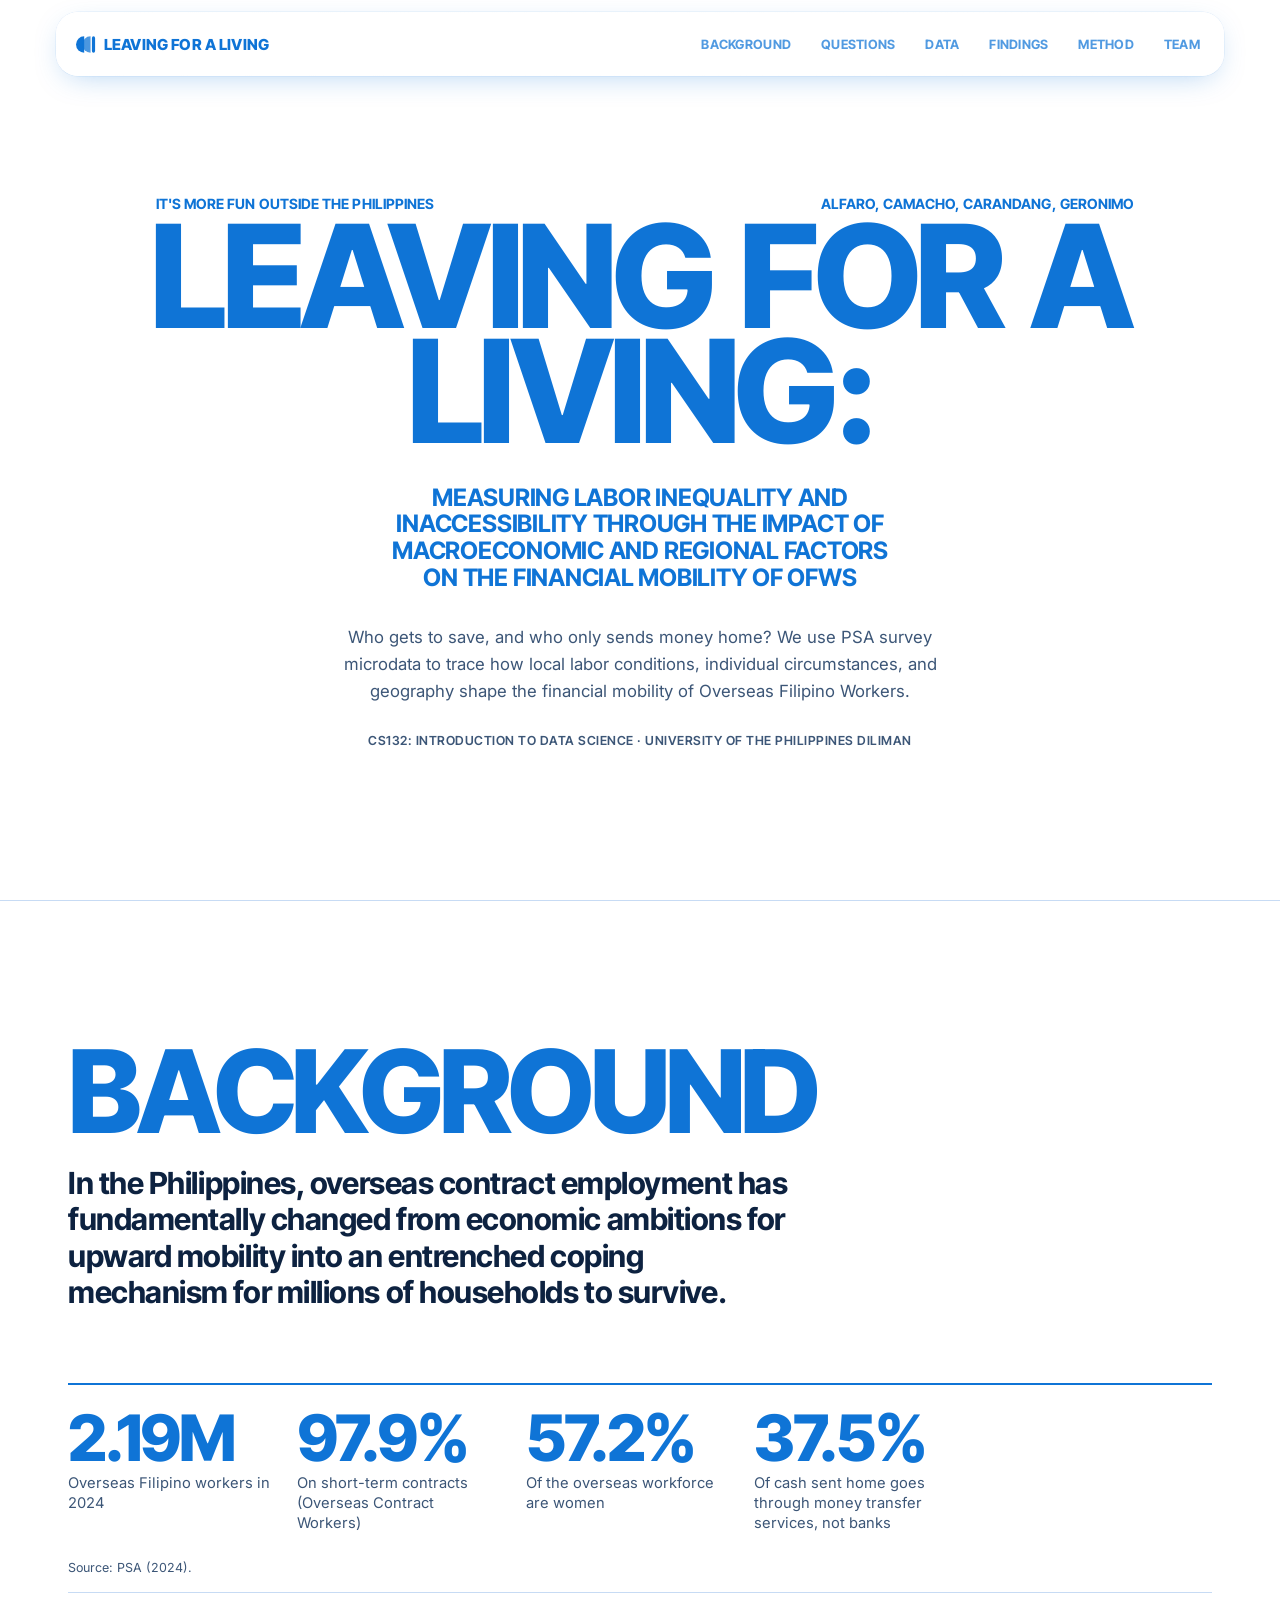
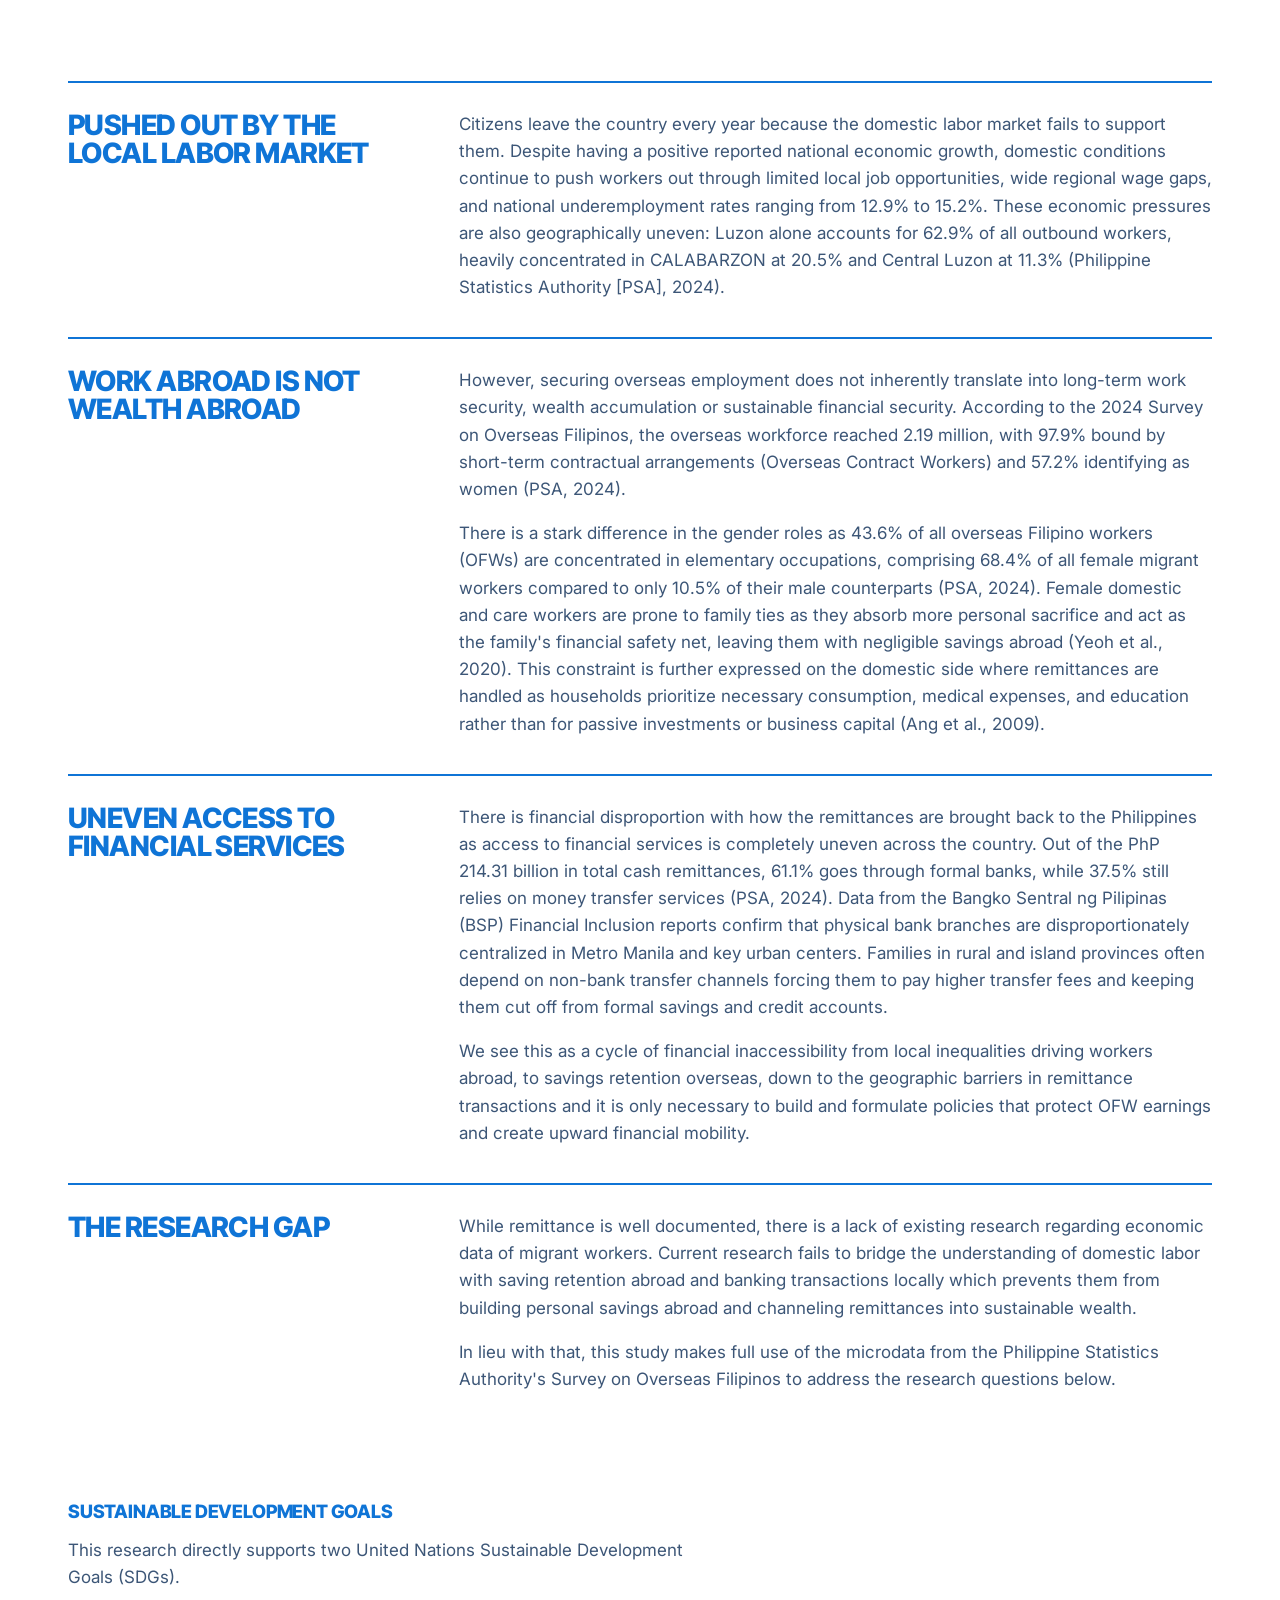
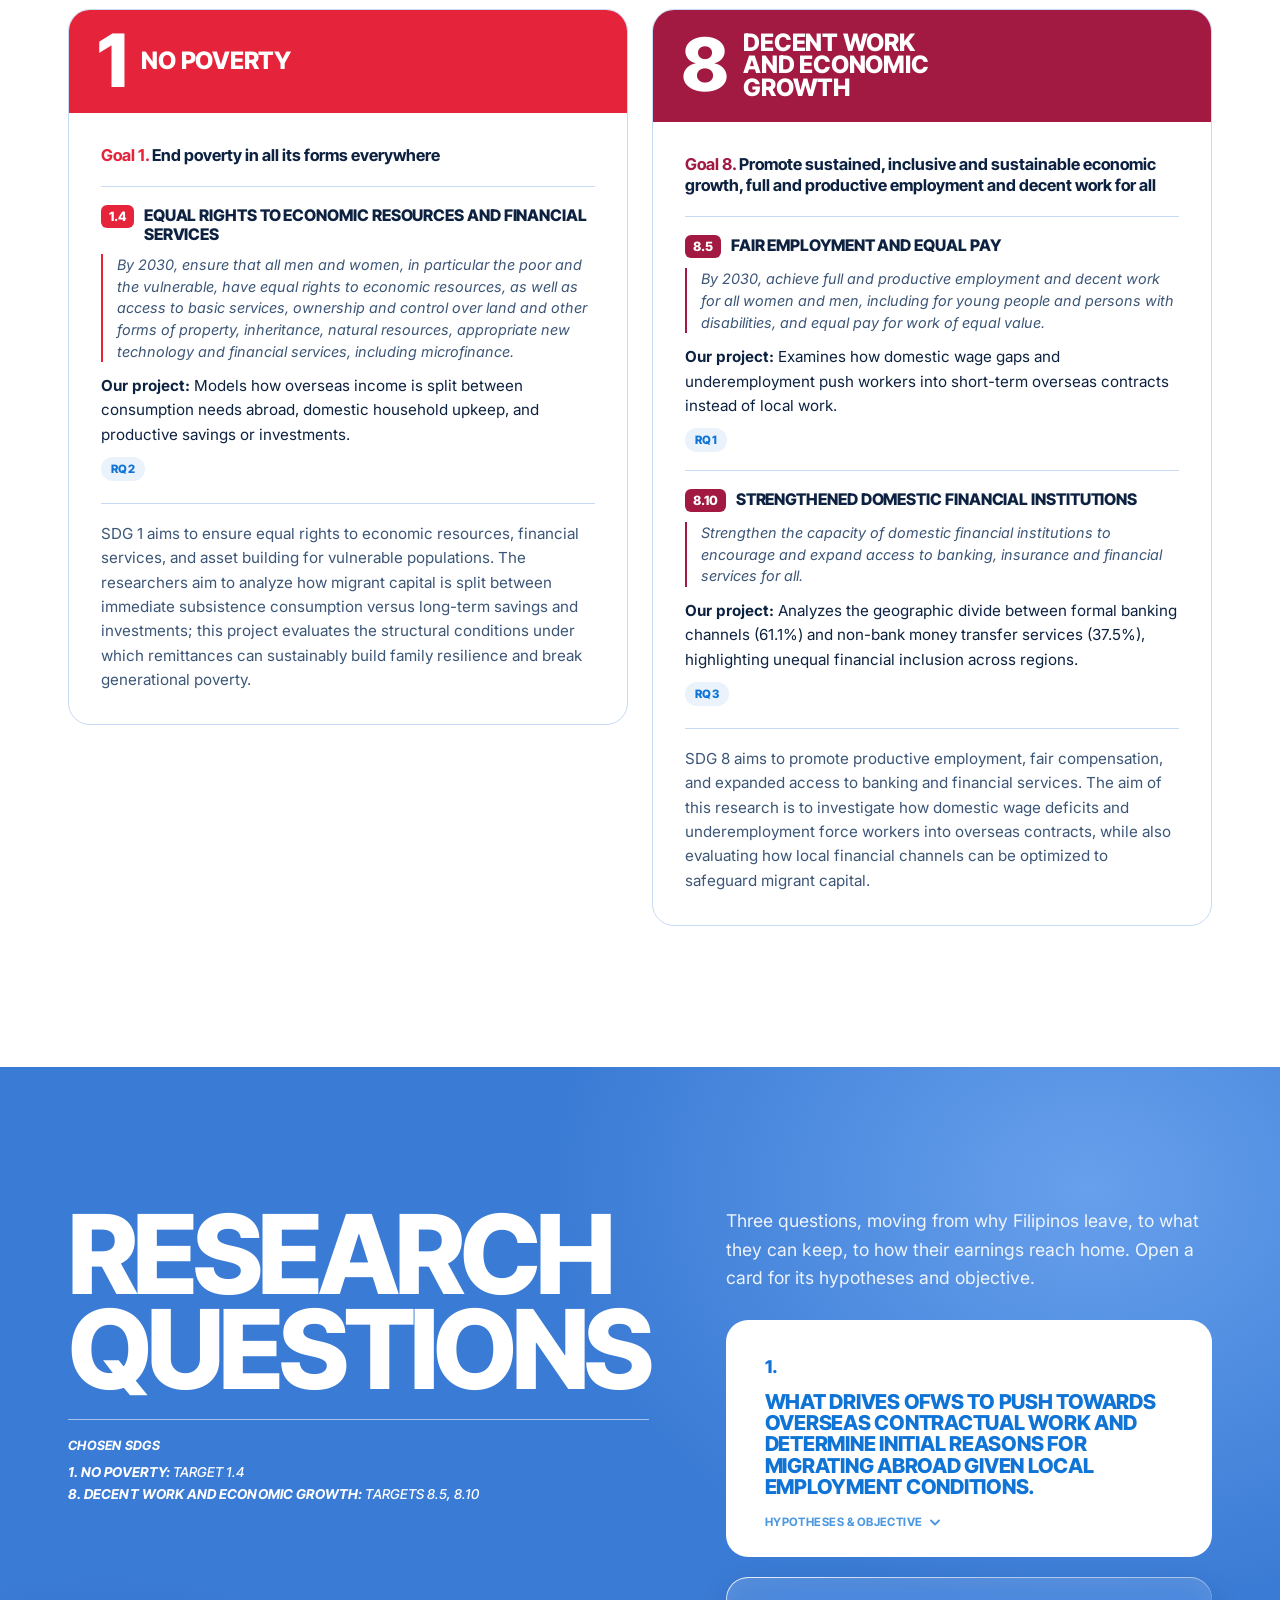
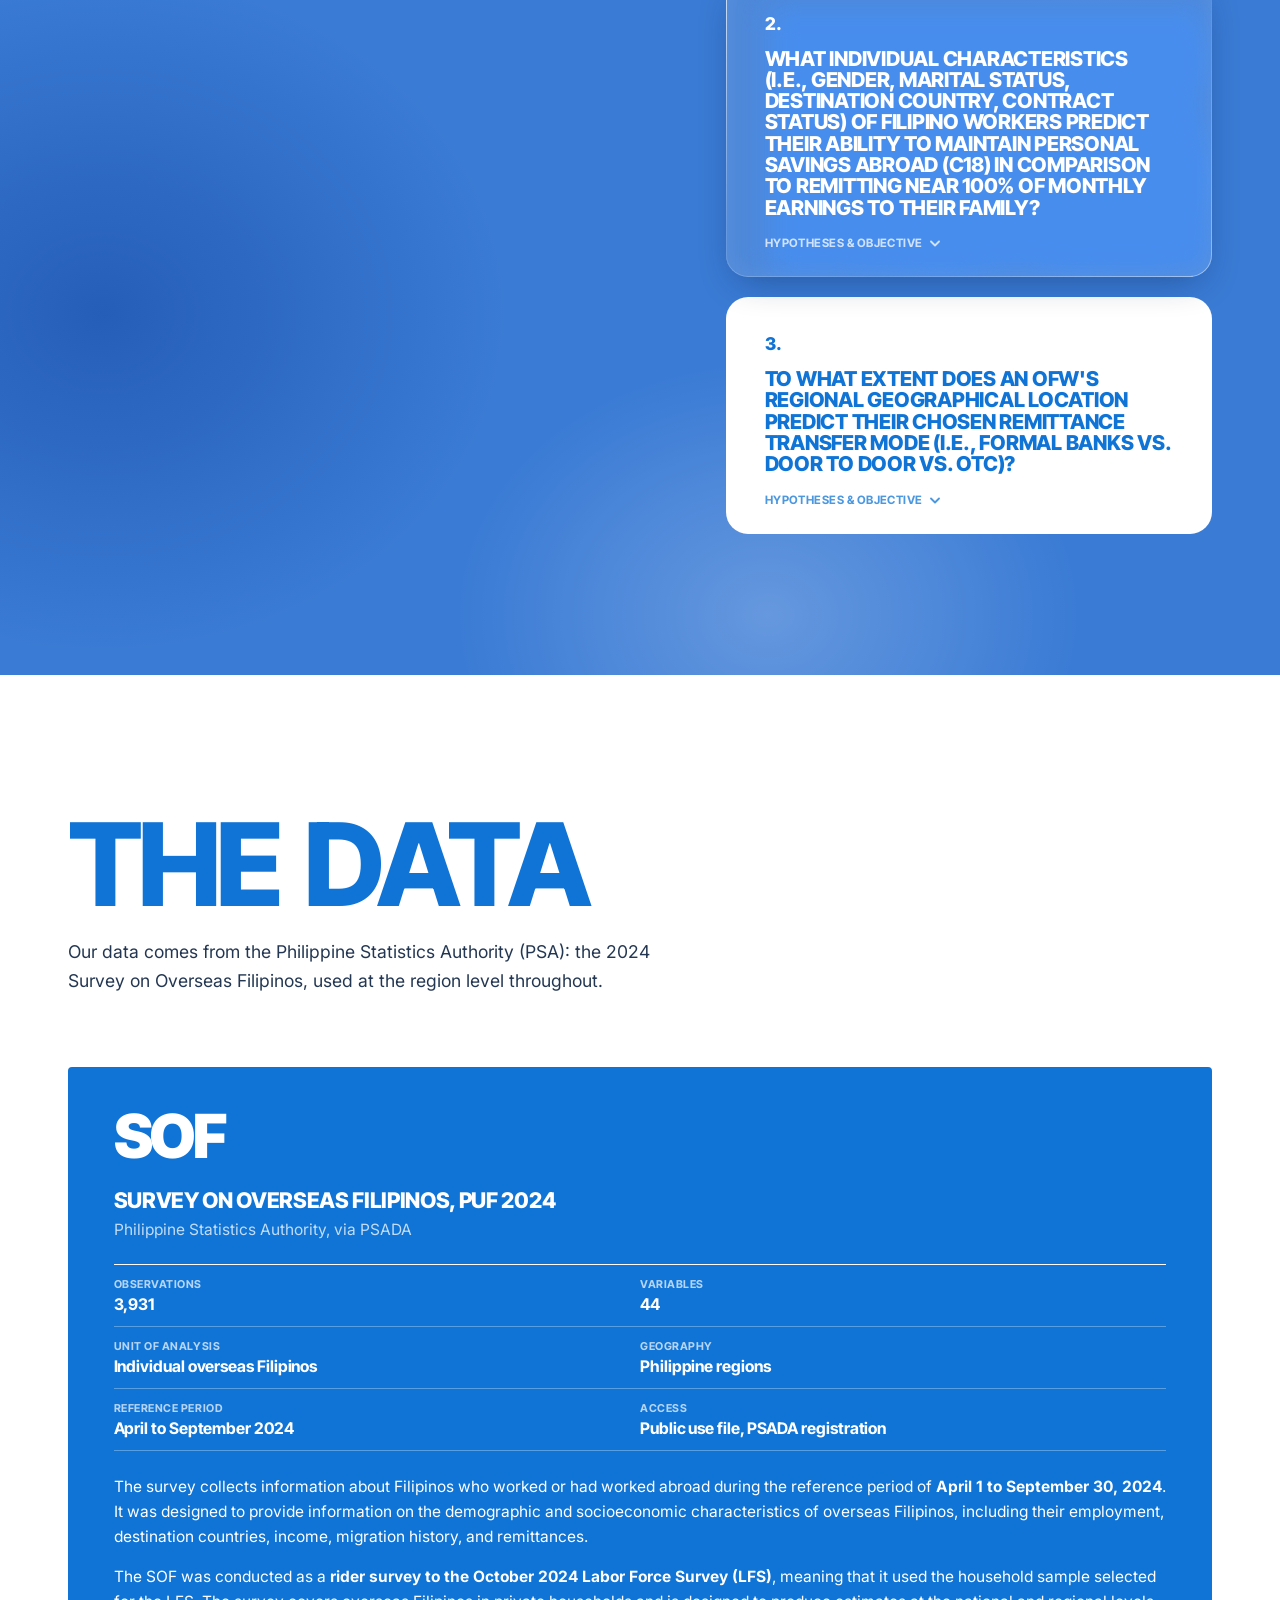
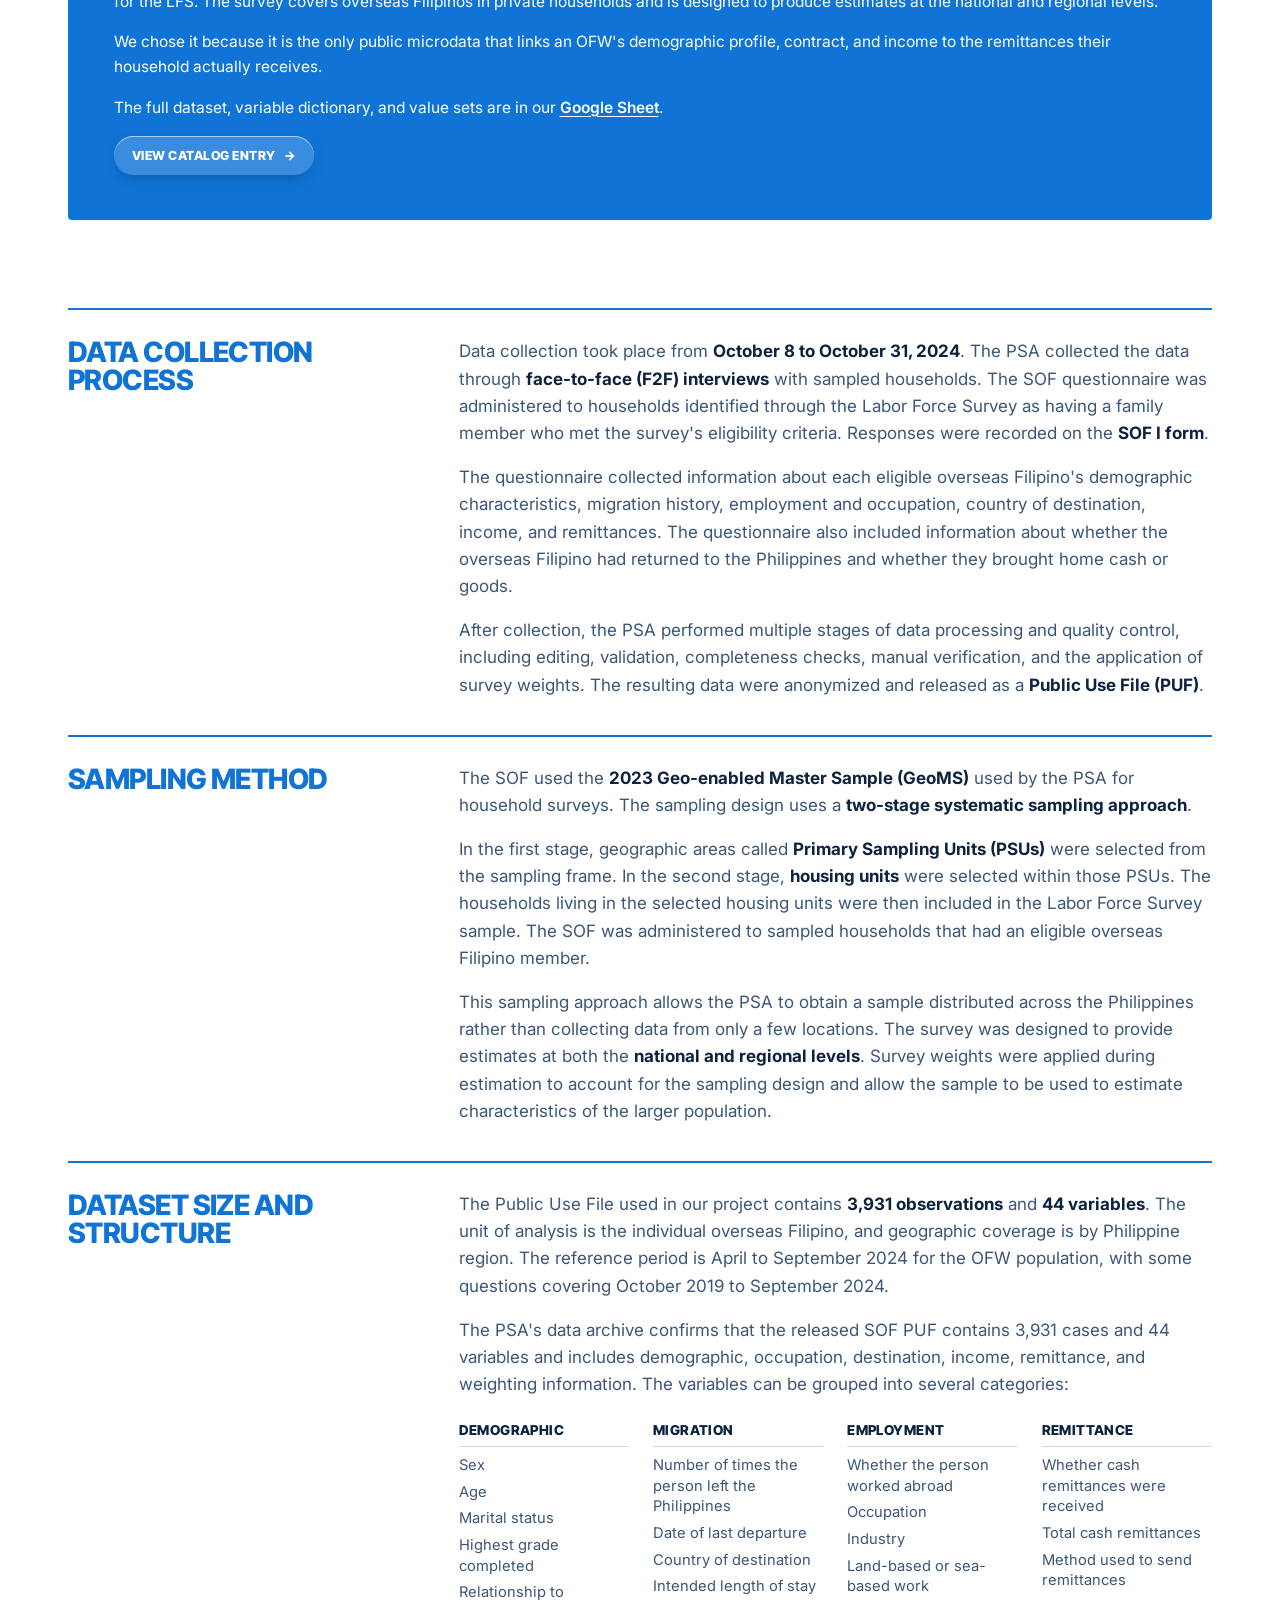
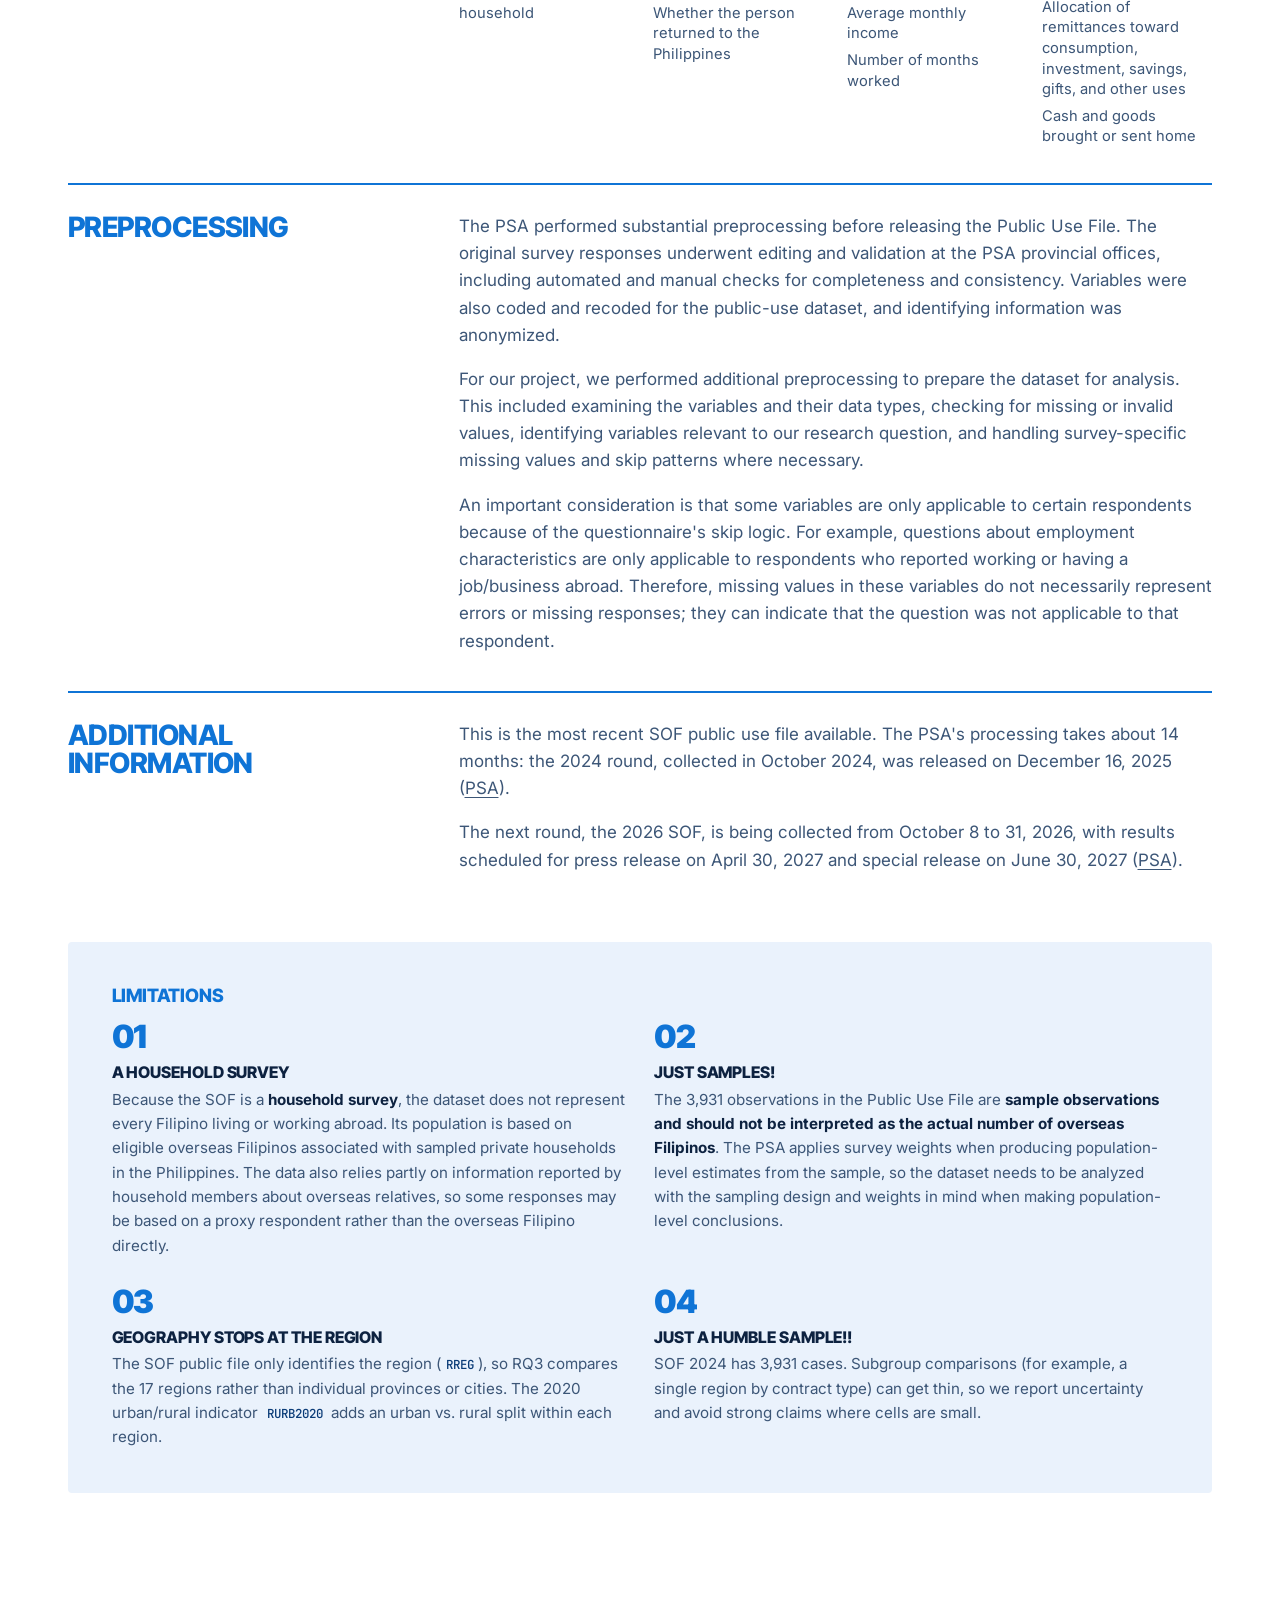
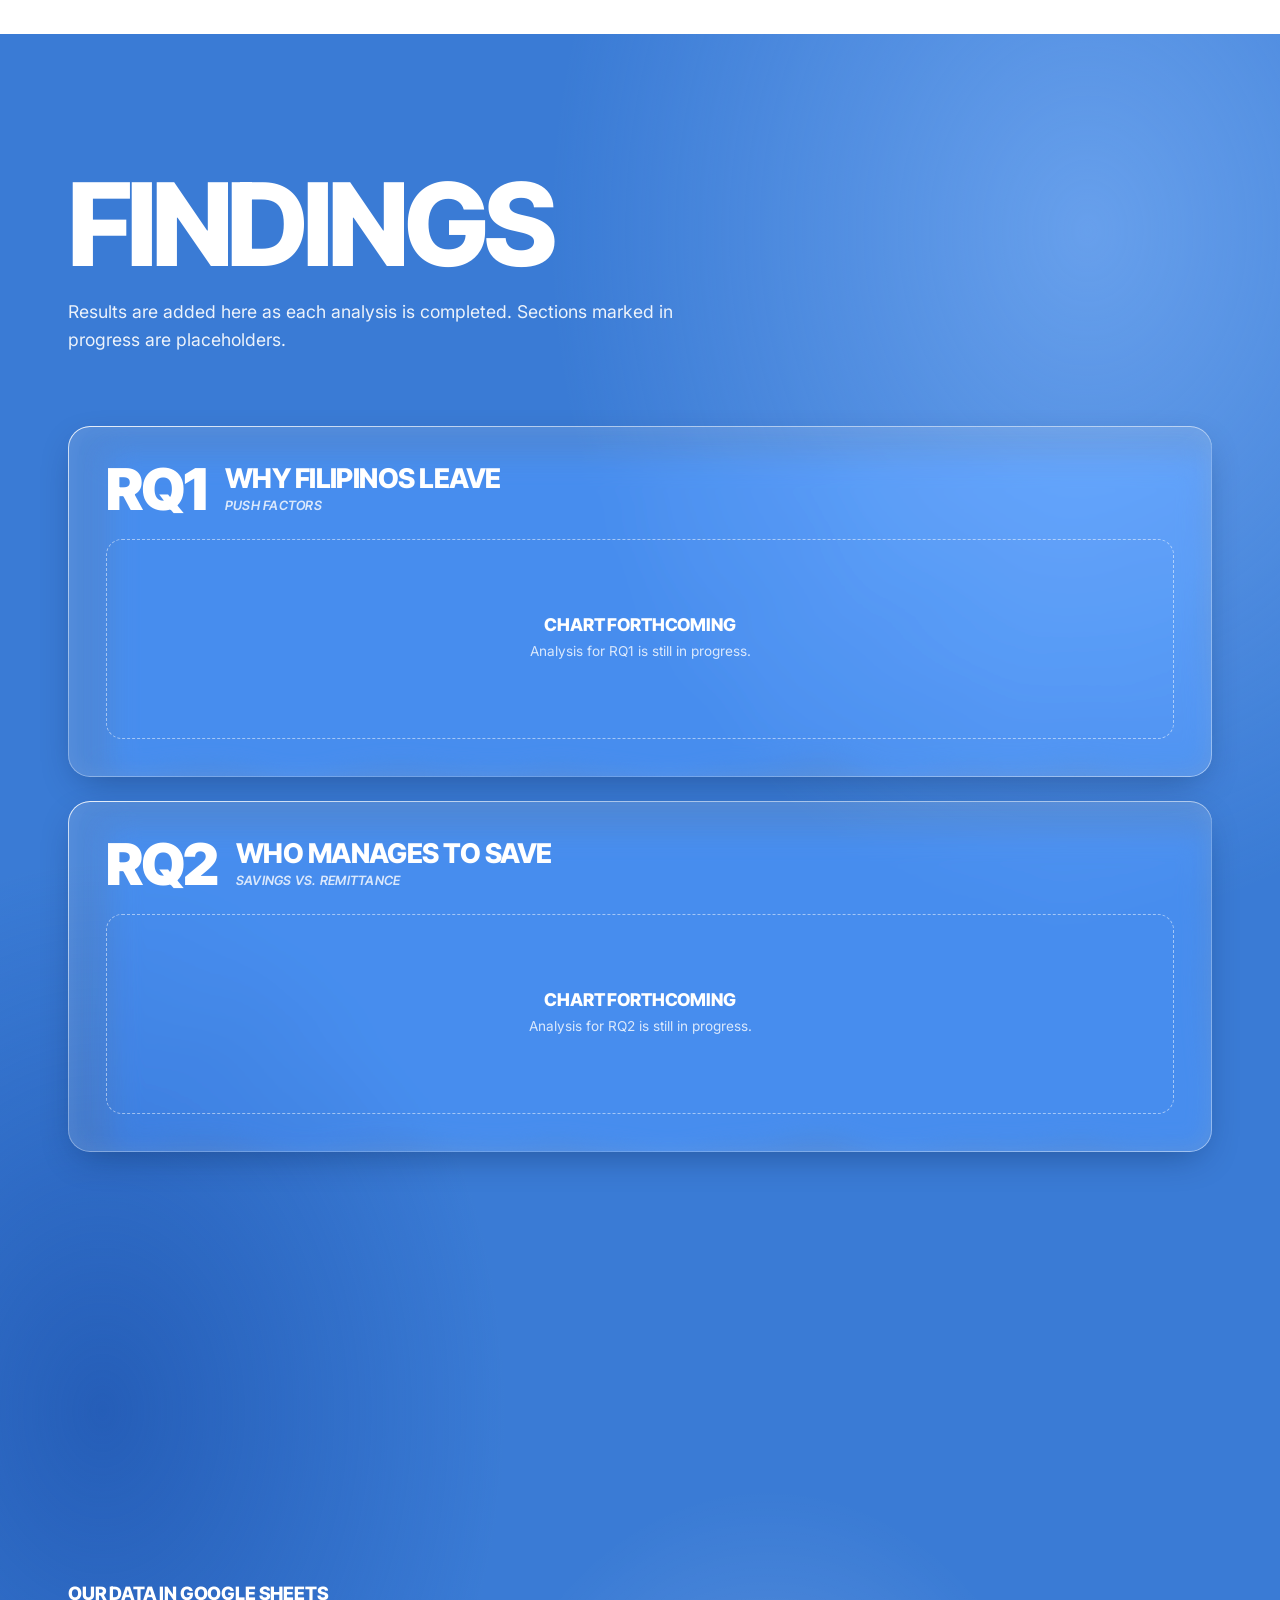
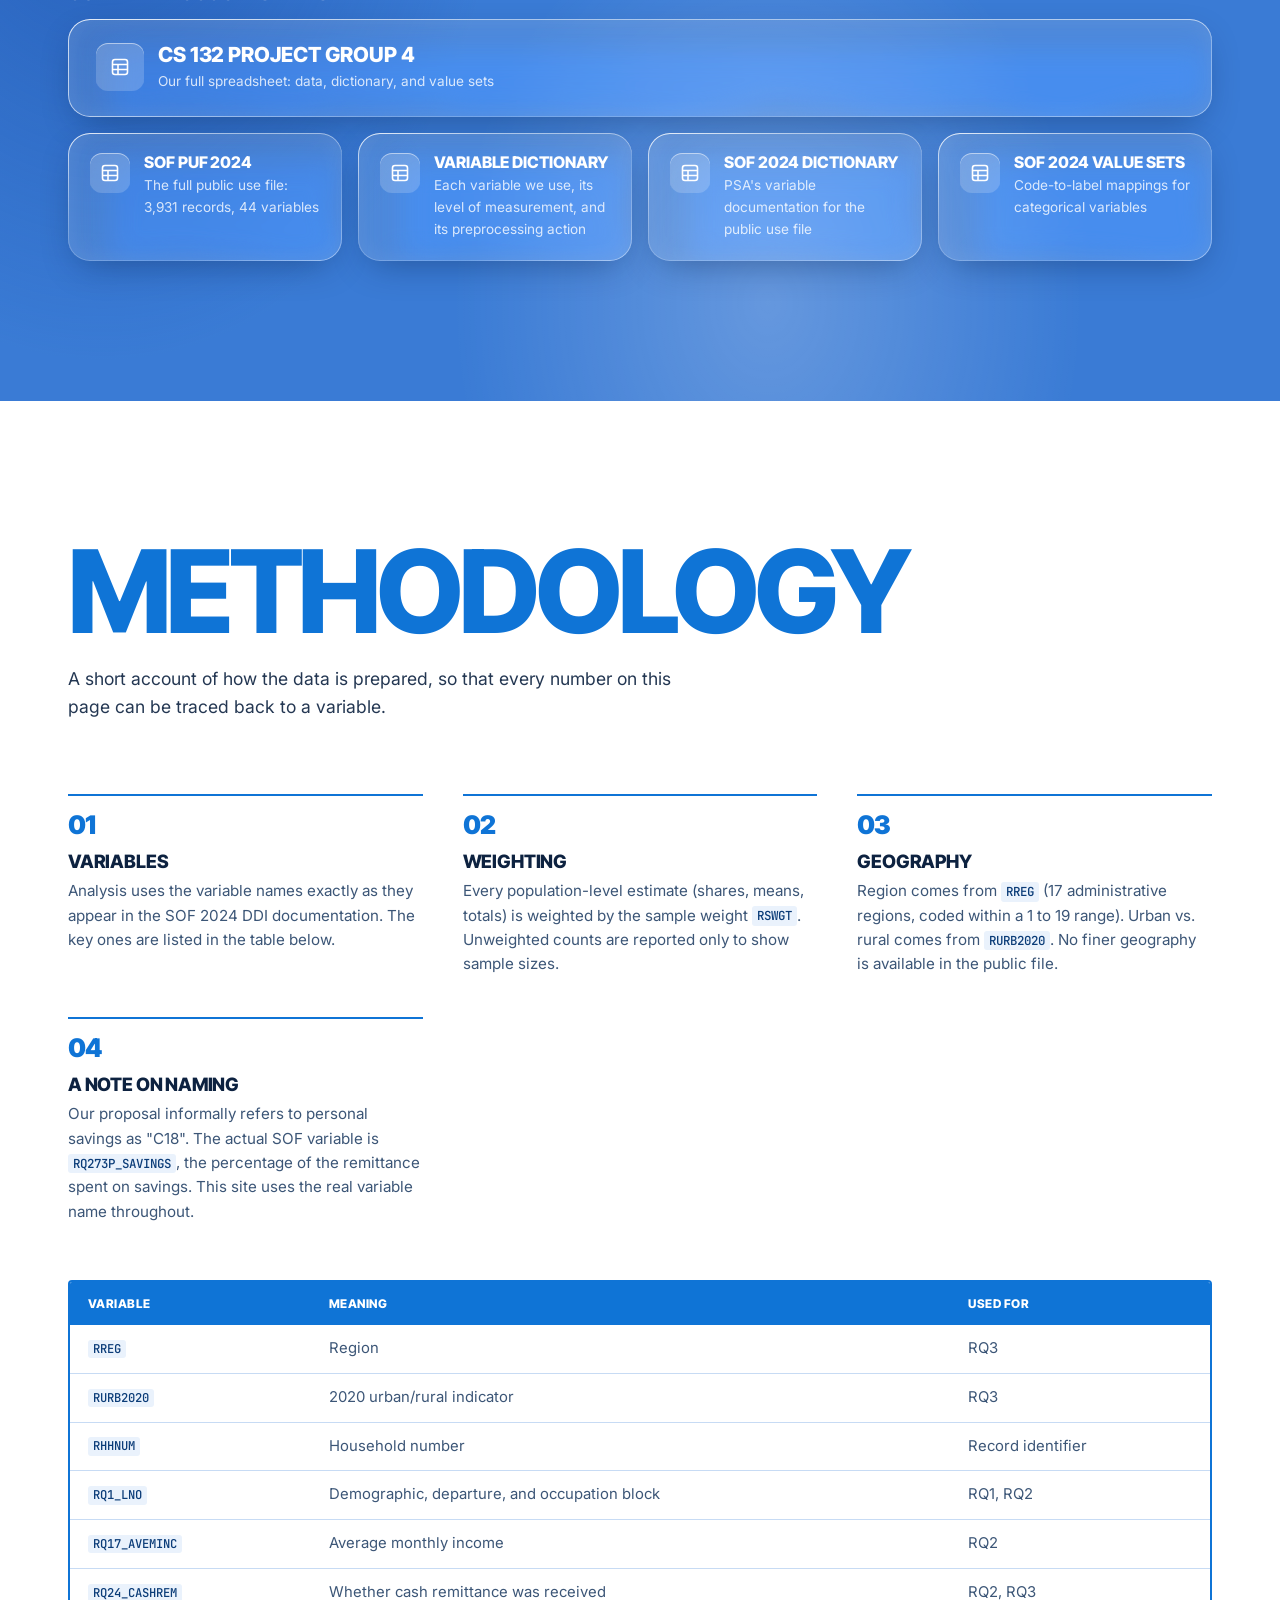
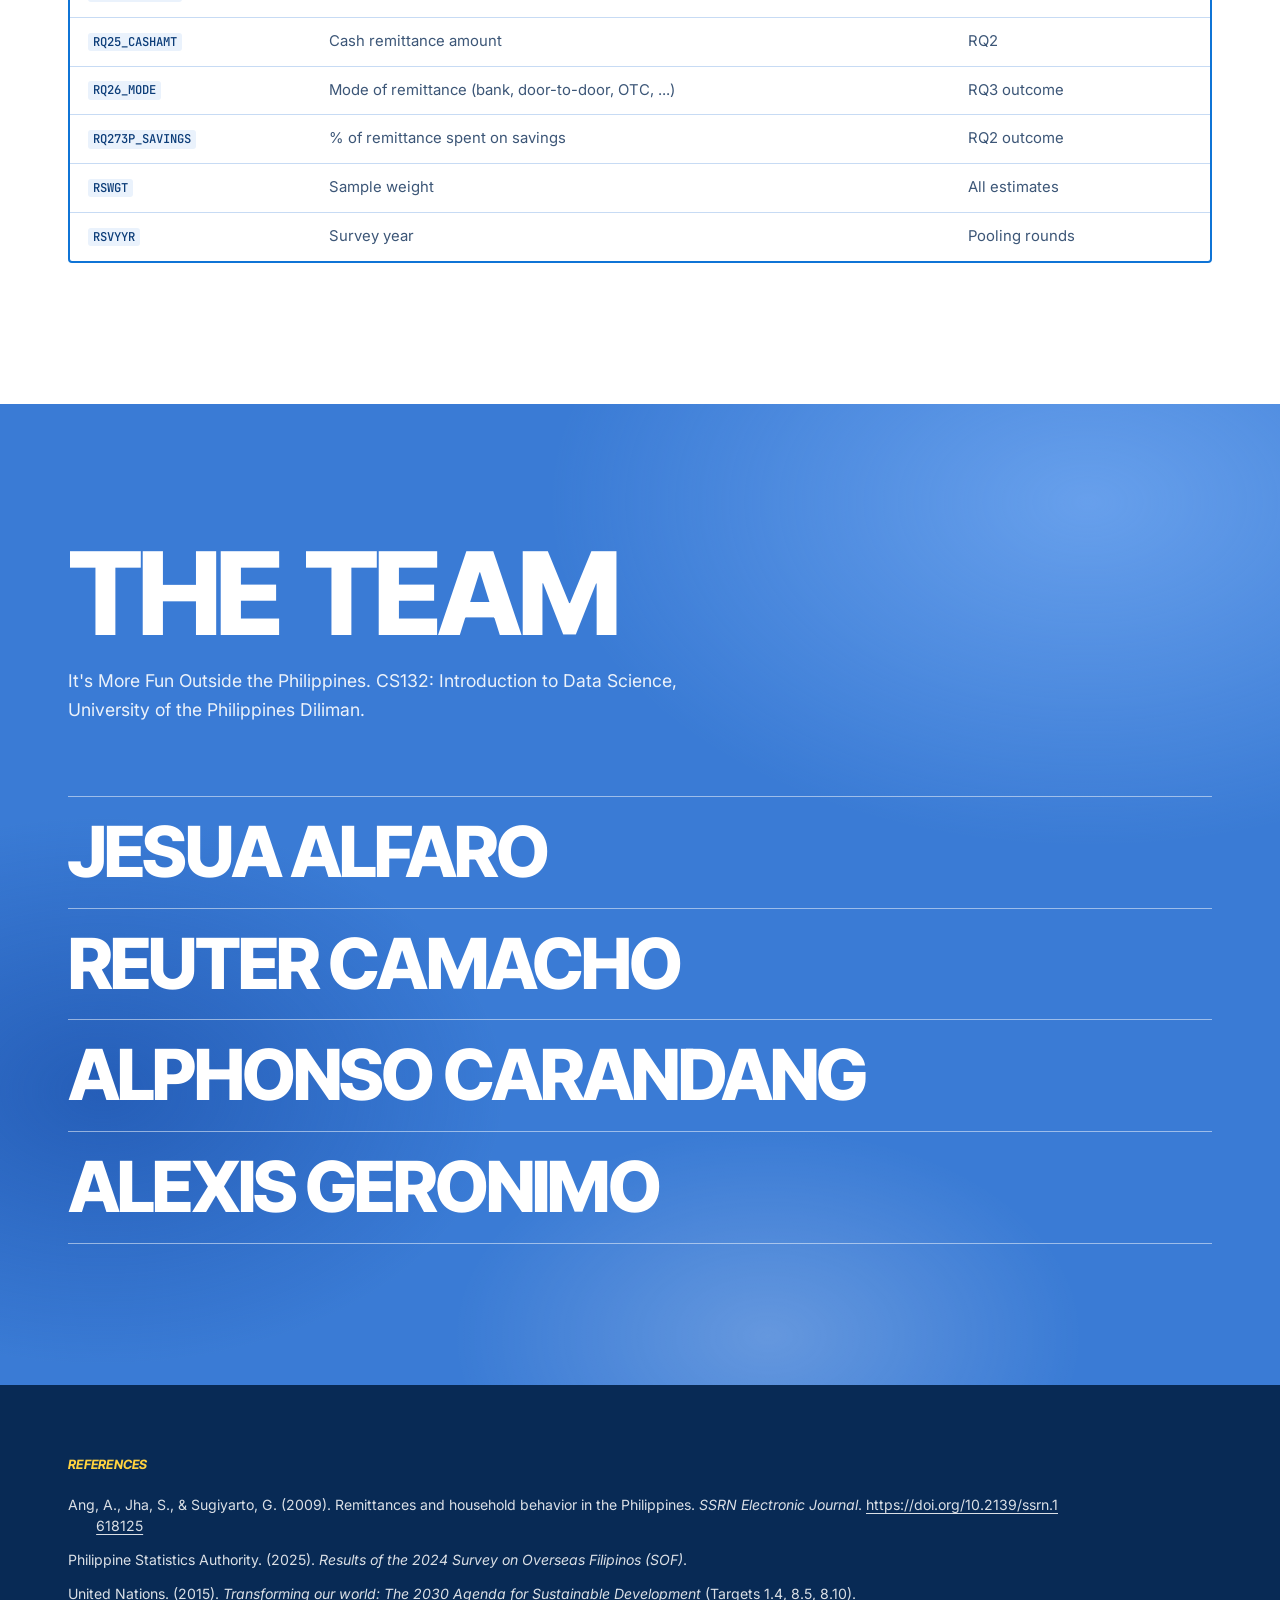
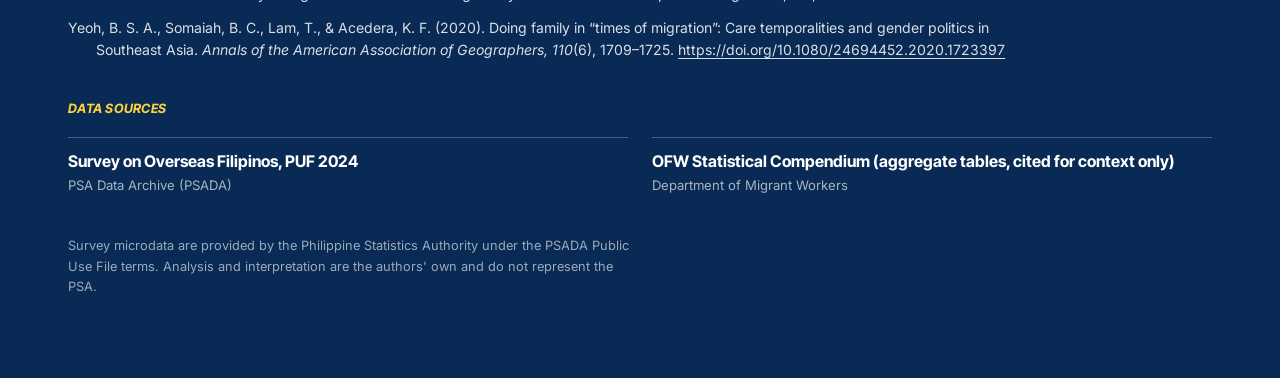
==== index.html @ 7af43cca "initial portfolio site yippee" ====
<!doctype html>
<html lang="en">
<head>
  <meta charset="utf-8">
  <meta name="viewport" content="width=device-width, initial-scale=1">
  <meta name="color-scheme" content="light">
  <meta name="theme-color" content="#ffffff">
  <title>Leaving for a Living | CS132 OFW Project</title>
  <meta name="description" content="A CS132 data science project on labor inequality and the financial mobility of Overseas Filipino Workers, using PSA survey microdata.">
  <link rel="preconnect" href="https://fonts.googleapis.com">
  <link rel="preconnect" href="https://fonts.gstatic.com" crossorigin>
  <link href="https://fonts.googleapis.com/css2?family=Inter+Tight:ital,wght@0,500;0,600;0,700;0,800;0,900;1,600&family=Inter:wght@400;500;600&family=JetBrains+Mono:wght@500&display=swap" rel="stylesheet">
  <link rel="stylesheet" href="assets/css/style.css?v=20261002b">
</head>
<body>
  <!-- Refraction filter for liquid glass (Chromium applies it; other browsers fall back to blur) -->
  <svg class="sr-only" aria-hidden="true" focusable="false">
    <filter id="glass-refract" x="0" y="0" width="100%" height="100%" color-interpolation-filters="sRGB">
      <feTurbulence type="fractalNoise" baseFrequency="0.008 0.012" numOctaves="2" seed="7" result="noise"/>
      <feGaussianBlur in="noise" stdDeviation="2" result="soft"/>
      <feDisplacementMap in="SourceGraphic" in2="soft" scale="38" xChannelSelector="R" yChannelSelector="G"/>
    </filter>
  </svg>

  <header class="topbar" data-tone="white">
    <div class="topbar-inner glass">
      <a class="brand" href="#top" aria-label="Back to top">
        <svg class="brand-mark" viewBox="0 0 22 18" aria-hidden="true">
          <path d="M9 0a9 9 0 0 0 0 18V0z"/>
          <path d="M16 0a9 9 0 0 0 0 18V0z" opacity=".75"/>
          <rect x="17.5" y="0" width="3.5" height="18" rx="1.75"/>
        </svg>
        <span data-bind="meta.brand"></span>
      </a>
      <nav class="nav" aria-label="Sections">
        <span class="nav-lens" aria-hidden="true"></span>
        <a href="#background">Background</a>
        <a href="#questions">Questions</a>
        <a href="#data">Data</a>
        <a href="#findings">Findings</a>
        <a href="#methodology">Method</a>
        <a href="#team">Team</a>
      </nav>
    </div>
  </header>

  <main id="top">
    <!-- HERO -->
    <section class="hero" data-tone="white">
      <div id="hero-images" class="hero-images" aria-hidden="true"></div>
      <div class="wrap hero-inner">
        <div class="hero-lockup">
          <div class="hero-meta">
            <span data-bind="meta.groupName"></span>
            <span id="hero-names"></span>
          </div>
          <h1 class="hero-title" id="hero-title"></h1>
        </div>
        <p class="hero-subtitle" data-bind="meta.subtitle"></p>
        <p class="hero-thesis reveal" data-bind="meta.thesis"></p>
        <p class="hero-course"><span data-bind="meta.course"></span> &middot; <span data-bind="meta.university"></span></p>
      </div>
    </section>

    <!-- BACKGROUND -->
    <section id="background" class="section tone-white bg-section" data-tone="white">
      <div class="wrap">
        <header class="section-head">
          <h2 class="display reveal">Back&shy;ground</h2>
          <p class="bg-lede reveal" data-bind="background.lede"></p>
        </header>
        <div id="bg-stats" class="bg-stats reveal"></div>
        <div id="bg-blocks" class="data-details"></div>
        <div class="sdg-block">
          <h3 class="eyebrow-lg">Sustainable Development Goals</h3>
          <p class="sdg-intro" data-bind="background.sdgIntro"></p>
          <div id="sdg-cards" class="sdg-cards"></div>
        </div>
      </div>
    </section>

    <!-- QUESTIONS -->
    <section id="questions" class="section tone-blue" data-tone="blue">
      <div class="wrap rq-layout">
        <div class="rq-left">
          <div id="rq-image" class="rq-image" aria-hidden="true"></div>
          <h2 class="display reveal">Research<br>Questions</h2>
          <hr class="rule">
          <p class="eyebrow">Chosen SDGs</p>
          <ol id="sdg-list" class="sdgs"></ol>
        </div>
        <div class="rq-right">
          <p class="lede" data-bind="questions.intro"></p>
          <div id="questions-list" class="rq-list"></div>
        </div>
      </div>
    </section>

    <!-- DATA -->
    <section id="data" class="section tone-white" data-tone="white">
      <div class="wrap">
        <header class="section-head">
          <h2 class="display reveal">The Data</h2>
          <p class="lede" data-bind="data.intro"></p>
        </header>
        <div id="datasets" class="dataset-grid"></div>
        <div id="data-details" class="data-details"></div>
        <div class="constraints reveal">
          <h3 class="eyebrow-lg">Limitations</h3>
          <ol id="constraints-list"></ol>
        </div>
      </div>
    </section>

    <!-- FINDINGS -->
    <section id="findings" class="section tone-blue" data-tone="blue">
      <div class="wrap">
        <header class="section-head">
          <h2 class="display reveal">Findings</h2>
          <p class="lede" data-bind="findings.intro"></p>
        </header>
        <div id="findings-list" class="findings"></div>
        <div class="sheets">
          <h3 class="eyebrow-lg">Our data in Google Sheets</h3>
          <ul id="sheets-list" class="sheets-list"></ul>
        </div>
      </div>
    </section>

    <!-- METHODOLOGY -->
    <section id="methodology" class="section tone-white" data-tone="white">
      <div class="wrap">
        <header class="section-head">
          <h2 class="display reveal">Method&shy;ology</h2>
          <p class="lede" data-bind="methodology.intro"></p>
        </header>
        <div id="method-steps" class="method-steps"></div>
        <div class="table-scroll reveal">
          <table class="var-table">
            <thead><tr><th scope="col">Variable</th><th scope="col">Meaning</th><th scope="col">Used for</th></tr></thead>
            <tbody id="var-rows"></tbody>
          </table>
        </div>
      </div>
    </section>

    <!-- TEAM -->
    <section id="team" class="section tone-blue" data-tone="blue">
      <div class="wrap">
        <header class="section-head">
          <h2 class="display reveal">The Team</h2>
          <p class="lede"><span data-bind="meta.groupName"></span>. <span data-bind="meta.course"></span>, <span data-bind="meta.university"></span>.</p>
        </header>
        <ul id="team-list" class="team"></ul>
      </div>
    </section>
  </main>

  <footer class="footer" data-tone="dark">
    <div class="wrap">
      <p class="eyebrow">References</p>
      <ol id="references-list" class="references"></ol>
      <p class="eyebrow">Data sources</p>
      <ul id="sources-list" class="sources"></ul>
      <p class="footer-note">Survey microdata are provided by the Philippine Statistics Authority under the PSADA Public Use File terms. Analysis and interpretation are the authors' own and do not represent the PSA.</p>
    </div>
  </footer>

  <noscript><p class="wrap">This site needs JavaScript enabled to load its content.</p></noscript>

  <script src="assets/js/content.js?v=20261002b"></script>
  <script src="assets/js/main.js?v=20261002b"></script>
</body>
</html>
---- assets/css/style.css ----
/* =========================================================
   Leaving for a Living
   Blue / white editorial system, matched to the project deck.
   ========================================================= */

/* ---------- tokens ---------- */
:root {
  --blue: #0f74d6;          /* hero type blue */
  --blue-field: #3a7bd5;    /* section background blue */
  --blue-deep: #0b3c78;
  --navy: #082a55;
  --blue-tint: #eaf2fc;
  --blue-line: #c7dbf4;
  --white: #ffffff;
  --ink: #0d2240;
  --ink-soft: #3c5677;
  --yellow: #ffd23f;        /* brand mark on blue, as in the deck */
  --green: #3ddc84;
  --sky: #a9cdff;

  --display: "Inter Tight", "Helvetica Neue", Helvetica, Arial, sans-serif;
  --text: "Inter", system-ui, -apple-system, "Helvetica Neue", sans-serif;
  --mono: "JetBrains Mono", ui-monospace, Menlo, monospace;

  --wrap: 1240px;
  --gutter: clamp(16px, 4vw, 48px);
  --radius: 4px;            /* the deck uses near-square cards */
  --ease-out: cubic-bezier(0.2, 0.8, 0.2, 1);   /* critically damped feel */
  --bar-h: 64px;
}

/* ---------- base ---------- */
*, *::before, *::after { box-sizing: border-box; }

html { scroll-behavior: smooth; scroll-padding-top: calc(var(--bar-h) + 12px); }

body {
  margin: 0;
  background: var(--white);
  color: var(--ink);
  font: 400 1.0625rem/1.6 var(--text);
  -webkit-font-smoothing: antialiased;
  -moz-osx-font-smoothing: grayscale;
  text-rendering: optimizeLegibility;
}

h1, h2, h3 { margin: 0; font-family: var(--display); }
p { margin: 0 0 1em; }
a { color: inherit; text-underline-offset: 3px; }
img { max-width: 100%; }
code {
  font: 500 0.82em var(--mono);
  padding: 0.1em 0.4em;
  border-radius: 3px;
  background: var(--blue-tint);
  color: var(--blue-deep);
  white-space: nowrap;
}
.tone-blue code { background: rgba(255, 255, 255, 0.16); color: var(--white); }
.muted { opacity: 0.7; font-style: italic; }

.wrap { max-width: var(--wrap); margin: 0 auto; padding: 0 var(--gutter); }

/* Type scale: tracking tightens as size grows, leading tightens too. */
.display {
  font: 800 clamp(3rem, 9vw, 8rem)/0.86 var(--display);
  letter-spacing: -0.045em;
  word-spacing: 0.08em;
  text-transform: uppercase;
  hyphens: manual;
}
.eyebrow {
  font: 700 0.8rem/1.3 var(--display);
  letter-spacing: 0.02em;
  text-transform: uppercase;
  font-style: italic;
  margin: 0 0 10px;
}
.eyebrow-lg {
  font: 800 1.15rem/1.1 var(--display);
  letter-spacing: -0.01em;
  text-transform: uppercase;
  margin: 0 0 16px;
}
.lede { font-size: 1.1rem; max-width: 56ch; margin: 0; opacity: 0.9; }

/* ---------- section tones ---------- */
.section { padding: clamp(80px, 11vw, 150px) 0; position: relative; }
/* Blue sections carry soft light so the glass has something to bend. */
.tone-blue {
  color: var(--white);
  background:
    radial-gradient(60% 50% at 85% 10%, rgba(140, 190, 255, 0.55), transparent 70%),
    radial-gradient(45% 40% at 8% 70%, rgba(20, 70, 160, 0.55), transparent 70%),
    radial-gradient(35% 30% at 60% 95%, rgba(255, 255, 255, 0.22), transparent 70%),
    var(--blue-field);
}
.tone-white { background: var(--white); color: var(--ink); }
.tone-white .display { color: var(--blue); }

.section-head { display: grid; gap: 24px; margin-bottom: clamp(40px, 6vw, 72px); }

/* ---------- top bar: a floating liquid-glass capsule ---------- */
.topbar {
  position: fixed; inset: 12px 0 auto 0; z-index: 20;
  padding: 0 var(--gutter);
  pointer-events: none;
  color: var(--blue);
  transition: color 240ms var(--ease-out);
}
.topbar[data-tone="blue"], .topbar[data-tone="dark"] { color: var(--white); }

.topbar-inner {
  pointer-events: auto;
  max-width: calc(var(--wrap) - 2 * var(--gutter) + 24px);
  margin: 0 auto;
  height: var(--bar-h);
  display: flex; align-items: center; gap: 20px;
  padding: 0 10px 0 20px;
  border-radius: 999px;
}

.brand {
  display: inline-flex; align-items: center; gap: 8px;
  font: 800 0.95rem var(--display); letter-spacing: 0.01em; text-transform: uppercase;
  text-decoration: none; flex-shrink: 0;
}
.brand-mark { width: 20px; height: 17px; fill: currentColor; transition: fill 240ms var(--ease-out); }
.topbar[data-tone="blue"] .brand-mark,
.topbar[data-tone="dark"] .brand-mark { fill: var(--yellow); }

.nav { position: relative; display: flex; gap: 2px; margin-left: auto; overflow-x: auto; scrollbar-width: none; padding: 4px 0; }
.nav::-webkit-scrollbar { display: none; }
.nav a {
  position: relative; z-index: 1;
  font: 700 0.8rem var(--display); letter-spacing: 0.02em; text-transform: uppercase;
  text-decoration: none; white-space: nowrap;
  padding: 10px 14px; border-radius: 999px;
  opacity: 0.72;
  transition: opacity 160ms ease-out, transform 100ms ease-out;
}
.nav a:hover, .nav a.active { opacity: 1; }
.nav a:active { transform: scale(0.94); }

/* the lens that glides to the active link */
.nav-lens {
  position: absolute; left: 0; top: 4px; bottom: 4px; width: 0;
  border-radius: 999px;
  background: color-mix(in srgb, currentColor 14%, transparent);
  box-shadow:
    inset 0 1px 0 rgba(255, 255, 255, 0.55),
    inset 0 -1px 1px rgba(255, 255, 255, 0.15),
    0 2px 8px -2px rgba(8, 42, 85, 0.25);
  opacity: 0;
  transition: transform 420ms var(--ease-out), width 420ms var(--ease-out), opacity 200ms ease-out;
}

@media (max-width: 760px) {
  .topbar { inset: 8px 0 auto 0; padding: 0 8px; }
  .topbar-inner { padding: 0 6px 0 16px; gap: 8px; height: 56px; }
  .brand span { display: none; }
  .nav a { padding: 9px 11px; font-size: 0.74rem; }
}

/* ---------- hero ---------- */
.hero {
  position: relative; overflow: hidden;
  min-height: 100svh;
  display: flex; align-items: center;
  padding: calc(var(--bar-h) + 52px) 0 72px;
  color: var(--blue);
  background: var(--white);
}
.hero-inner { position: relative; z-index: 2; width: 100%; text-align: center; }

/* meta row and title share one shrink-wrapped box, so the meta spans
   exactly the width of the title's longest line */
.hero-meta span:last-child { margin-left: auto; text-align: right; }
.hero-lockup { --title-size: clamp(3.1rem, 11.2vw, 10.25rem); width: fit-content; max-width: 100%; margin: 0 auto; }
.hero-meta {
  display: flex; justify-content: space-between; gap: 4px 16px; flex-wrap: wrap;
  margin: 0 0 6px;
  /* optical correction: match the ink of the L and the A, not their boxes */
  padding-left: calc(var(--title-size) * 0.037);
  margin-right: calc(var(--title-size) * -0.032);
  /* never let the meta row set the width; the title does */
  width: 0; min-width: calc(100% + var(--title-size) * 0.032);
  font: 700 clamp(0.72rem, 1.1vw, 0.95rem)/1.2 var(--display);
  letter-spacing: 0.005em; text-transform: uppercase; text-align: left;
}

.hero-title {
  font: 800 var(--title-size)/0.8 var(--display);
  letter-spacing: -0.045em;
  word-spacing: 0.06em;
  text-transform: uppercase;
  margin: 0 0 clamp(24px, 3vw, 36px);
}
.hero-title .line { display: block; }

.hero-subtitle {
  font: 700 clamp(1rem, 1.9vw, 1.5rem)/1.12 var(--display);
  letter-spacing: -0.01em;
  text-transform: uppercase;
  max-width: 34ch; margin: 0 auto 32px;
  text-wrap: balance;
}
.hero-thesis {
  max-width: 54ch; margin: 0 auto 28px;
  color: var(--ink-soft); font-size: 1.05rem;
}
.hero-course {
  margin: 0;
  font: 600 0.78rem var(--display); letter-spacing: 0.04em; text-transform: uppercase;
  color: var(--ink-soft);
}

.hero-images { position: absolute; inset: 0; z-index: 1; pointer-events: none; }
.hero-img { position: absolute; bottom: 0; height: min(88%, 900px); width: auto; max-width: none; object-fit: contain; }
.hero-img-left { left: -4%; }
.hero-img-right { right: -4%; }
.hero-img.is-blurred { filter: blur(7px); }
@media (max-width: 760px) { .hero-img { height: 46%; opacity: 0.35; } }

/* entrance: lines rise in, critically damped, no overshoot */
@media (prefers-reduced-motion: no-preference) {
  .hero-meta, .hero-title .line, .hero-subtitle, .hero-course {
    animation: rise 900ms var(--ease-out) both;
  }
  .hero-title .line:nth-child(1) { animation-delay: 60ms; }
  .hero-title .line:nth-child(2) { animation-delay: 140ms; }
  .hero-subtitle { animation-delay: 240ms; }
  .hero-course { animation-delay: 320ms; }
  .hero-img { animation: fade 1200ms var(--ease-out) both 200ms; }
}
@keyframes rise { from { opacity: 0; transform: translateY(0.35em); } to { opacity: 1; transform: none; } }
@keyframes fade { from { opacity: 0; } }

/* ---------- reveal on scroll (only when JS + motion allowed) ---------- */
.can-reveal .reveal { opacity: 0; transform: translateY(28px); transition: opacity 700ms var(--ease-out), transform 700ms var(--ease-out); }
.can-reveal .reveal.is-in { opacity: 1; transform: none; }

/* ---------- background ---------- */
.bg-section { border-top: 1px solid var(--blue-line); }
.bg-lede { font: 700 clamp(1.25rem, 2.4vw, 1.9rem)/1.2 var(--display); letter-spacing: -0.015em; color: var(--ink); max-width: 36ch; margin: 0; }
.bg-stats {
  display: grid; grid-template-columns: repeat(auto-fit, minmax(min(100%, 220px), 1fr)); gap: 0;
  border-top: 2px solid var(--blue); border-bottom: 1px solid var(--blue-line);
}
.bg-stat { padding: 24px 24px 24px 0; display: grid; gap: 8px; align-content: start; }
.bg-stat-value { font: 800 clamp(2.6rem, 5vw, 4rem)/0.9 var(--display); letter-spacing: -0.045em; color: var(--blue); }
.bg-stat-label { font-size: 0.92rem; line-height: 1.35; color: var(--ink-soft); max-width: 24ch; }
.bg-stat-source { grid-column: 1 / -1; margin: 0 0 14px; font-size: 0.78rem; color: var(--ink-soft); }

.sdg-block { margin-top: clamp(40px, 6vw, 72px); }
.sdg-block .eyebrow-lg { color: var(--blue); }
.sdg-intro { color: var(--ink-soft); max-width: 60ch; }
.sdg-cards { display: grid; grid-template-columns: repeat(auto-fit, minmax(min(100%, 420px), 1fr)); gap: 24px; margin-top: 8px; align-items: start; }
.sdg-card { border-radius: 22px; overflow: hidden; background: #fff; border: 1px solid var(--blue-line); }
/* the tile echoes the UN goal icons: big number, goal name, official color */
.sdg-tile {
  display: flex; align-items: center; gap: 18px;
  padding: 22px 28px; background: var(--sdg); color: #fff;
}
.sdg-tile-num { font: 800 clamp(3.2rem, 6vw, 4.6rem)/0.8 var(--display); letter-spacing: -0.05em; }
.sdg-tile-name { font: 800 clamp(1.15rem, 2vw, 1.5rem)/0.95 var(--display); text-transform: uppercase; letter-spacing: -0.01em; max-width: 14ch; }
.sdg-body { padding: clamp(22px, 3vw, 32px); color: var(--ink); }
.sdg-goal { font: 700 1.02rem/1.3 var(--display); margin-bottom: 20px; }
.sdg-goal span { color: var(--sdg); }
.sdg-target { padding: 18px 0; border-top: 1px solid var(--blue-line); }
.sdg-target h4 { display: flex; align-items: baseline; gap: 10px; margin: 0 0 10px; font: 800 1rem/1.2 var(--display); text-transform: uppercase; letter-spacing: -0.005em; }
.sdg-target-id { flex-shrink: 0; font: 800 0.8rem var(--display); color: #fff; background: var(--sdg); padding: 4px 8px; border-radius: 6px; }
.sdg-target blockquote { margin: 0 0 12px; padding-left: 14px; border-left: 2px solid var(--sdg); font-size: 0.9rem; line-height: 1.5; color: var(--ink-soft); font-style: italic; }
.sdg-connection { font-size: 0.95rem; margin: 0 0 10px; }
.sdg-rqs { display: flex; gap: 6px; margin: 0; }
.sdg-rqs a {
  font: 800 0.72rem var(--display); letter-spacing: 0.03em; text-decoration: none;
  padding: 5px 10px; border-radius: 999px; color: var(--blue); background: var(--blue-tint);
  transition: transform 100ms ease-out;
}
.sdg-rqs a:active { transform: scale(0.95); }
.sdg-why { font-size: 0.95rem; color: var(--ink-soft); margin: 4px 0 0; padding-top: 18px; border-top: 1px solid var(--blue-line); }

/* ---------- hypotheses inside question cards ---------- */
.hyp { display: grid; grid-template-columns: auto 1fr; gap: 10px; margin-bottom: 10px; }
.hyp:last-child { margin-bottom: 0; }
.hyp-tag {
  font: 800 0.78rem/1 var(--display); padding: 5px 7px; border-radius: 6px; height: fit-content;
  background: color-mix(in srgb, currentColor 12%, transparent);
}
.rq-card.is-solid .hyp-tag { color: var(--blue); }
.hyp-tag sub { font-size: 0.7em; }
.obj-items { margin: 8px 0 0; padding-left: 1.1em; }

/* ---------- research questions ---------- */
.rq-layout { display: grid; grid-template-columns: 1fr minmax(0, 520px); gap: clamp(40px, 6vw, 96px); align-items: start; }
.rq-left { position: sticky; top: calc(var(--bar-h) + 52px); display: flex; flex-direction: column; }
.rq-image img { display: block; max-height: 46vh; width: auto; margin-bottom: -0.2em; }
.rq-left .display { font-size: clamp(3.2rem, 8.6vw, 8rem); }
.rule { width: 100%; border: 0; border-top: 1px solid rgba(255, 255, 255, 0.55); margin: 22px 0 18px; }
.sdgs { list-style: none; margin: 0; padding: 0; display: grid; gap: 4px; }
.sdgs li { font: italic 500 0.85rem/1.3 var(--display); text-transform: uppercase; letter-spacing: 0.005em; }
.sdgs strong { font-weight: 700; }

.rq-right .lede { margin-bottom: 28px; }
.rq-list { display: grid; gap: 20px; }

.rq-card { border-radius: var(--radius); transition: box-shadow 200ms var(--ease-out), background-color 200ms var(--ease-out); }
.rq-card.is-solid { background: var(--white); color: var(--blue); }
.rq-card.is-glass { color: var(--white); }
.rq-card.is-solid:hover { box-shadow: 0 18px 40px -18px rgba(8, 42, 85, 0.55); }

.rq-toggle {
  all: unset; box-sizing: border-box; display: block; width: 100%;
  padding: clamp(24px, 3vw, 36px) clamp(24px, 3vw, 40px) 22px;
  cursor: pointer;
  transition: transform 100ms ease-out;
}
.rq-toggle:active { transform: scale(0.985); }
.rq-toggle:focus-visible { outline: 3px solid var(--yellow); outline-offset: 3px; border-radius: var(--radius); }

.rq-num { display: block; font: 800 1.1rem var(--display); margin-bottom: 14px; }
.rq-question {
  display: block;
  font: 800 clamp(1.05rem, 1.6vw, 1.3rem)/1.04 var(--display);
  letter-spacing: -0.012em;
  text-transform: uppercase;
}
.rq-more {
  display: inline-flex; align-items: center; gap: 6px; margin-top: 18px;
  font: 700 0.72rem var(--display); letter-spacing: 0.04em; text-transform: uppercase;
  opacity: 0.75;
}
.rq-more svg { width: 12px; height: 12px; transition: transform 300ms var(--ease-out); }
.rq-card.is-open .rq-more svg { transform: rotate(180deg); }

/* height animates from its current value, so a second click mid-way reverses smoothly */
.rq-detail { display: grid; grid-template-rows: 0fr; transition: grid-template-rows 380ms var(--ease-out); }
.rq-card.is-open .rq-detail { grid-template-rows: 1fr; }
.rq-detail-inner { overflow: hidden; }
.rq-detail dl {
  margin: 0; padding: 0 clamp(24px, 3vw, 40px) clamp(24px, 3vw, 32px);
  display: grid; gap: 14px;
  opacity: 0; transition: opacity 240ms ease-out;
}
.rq-card.is-open .rq-detail dl { opacity: 1; transition-delay: 80ms; }
.rq-detail dt { font: 700 0.72rem var(--display); letter-spacing: 0.04em; text-transform: uppercase; opacity: 0.7; margin-bottom: 2px; }
.rq-detail dd { margin: 0; font-size: 0.98rem; line-height: 1.5; }
.rq-card.is-solid .rq-detail dd { color: var(--ink); }

@media (max-width: 900px) {
  .rq-layout { grid-template-columns: 1fr; }
  .rq-left { position: static; }
}

/* ---------- data ---------- */
.dataset-grid { display: grid; grid-template-columns: repeat(auto-fit, minmax(min(100%, 340px), 1fr)); gap: 24px; }
.dataset {
  padding: clamp(28px, 3.4vw, 44px);
  border-radius: var(--radius);
  display: flex; flex-direction: column;
  border: 2px solid var(--blue);
  color: var(--ink);
}
.dataset:first-child { background: var(--blue); color: var(--white); }
.dataset-top { display: flex; align-items: center; justify-content: space-between; gap: 12px; margin-bottom: 28px; }
.dataset-abbr { font: 900 clamp(2.6rem, 5vw, 3.8rem)/0.8 var(--display); letter-spacing: -0.05em; color: var(--blue); }
.dataset:first-child .dataset-abbr { color: var(--white); }
.dataset h3 { font: 800 1.35rem/1.05 var(--display); letter-spacing: -0.015em; text-transform: uppercase; margin-bottom: 6px; }
.dataset-pub { font-size: 0.88rem; opacity: 0.75; margin-bottom: 22px; }
.dataset p { font-size: 0.97rem; }
.dataset p a { font-weight: 600; }
.dataset:first-child code { background: rgba(255, 255, 255, 0.16); color: var(--white); }

.facts { display: grid; grid-template-columns: 1fr 1fr; gap: 0; margin: 0 0 24px; border-top: 1px solid currentColor; }
.facts div { padding: 12px 12px 12px 0; border-bottom: 1px solid color-mix(in srgb, currentColor 30%, transparent); }
.facts div:last-child:nth-child(odd) { grid-column: 1 / -1; }
.facts dt { font: 700 0.68rem var(--display); letter-spacing: 0.05em; text-transform: uppercase; opacity: 0.7; }
.facts dd { margin: 3px 0 0; font: 700 1rem/1.25 var(--display); letter-spacing: -0.005em; }

.btn {
  align-self: flex-start; margin-top: auto;
  display: inline-flex; align-items: center; gap: 8px;
  font: 800 0.78rem var(--display); letter-spacing: 0.04em; text-transform: uppercase;
  text-decoration: none;
  padding: 12px 18px; border-radius: 999px;
  background: var(--blue); color: var(--white);
  transition: transform 100ms ease-out, box-shadow 200ms var(--ease-out);
}
.btn::after { content: "\2192"; transition: transform 200ms var(--ease-out); }
.btn:hover { box-shadow: 0 10px 24px -10px rgba(15, 116, 214, 0.7); }
.btn:hover::after { transform: translateX(3px); }
.btn:active { transform: scale(0.97); }
.dataset:first-child .btn { background: var(--white); color: var(--blue); }

/* long-form write-up: heading column + text column, like an editorial spread */
.data-details { margin-top: clamp(48px, 7vw, 88px); }
.data-block {
  display: grid; grid-template-columns: minmax(0, 1fr) minmax(0, 2.2fr); gap: 16px 48px;
  padding: 28px 0 36px; border-top: 2px solid var(--blue);
}
.data-block h3 { font: 800 clamp(1.3rem, 2.2vw, 1.75rem)/1 var(--display); letter-spacing: -0.02em; text-transform: uppercase; color: var(--blue); }
.data-block-body { max-width: 70ch; color: var(--ink-soft); }
.data-block-body p:last-child { margin-bottom: 0; }
.data-block-body strong { color: var(--ink); }
.var-groups { display: grid; grid-template-columns: repeat(auto-fit, minmax(min(100%, 150px), 1fr)); gap: 24px; margin-top: 24px; }
.var-group h4 { margin: 0 0 8px; font: 800 0.85rem var(--display); letter-spacing: 0.03em; text-transform: uppercase; color: var(--ink); padding-bottom: 8px; border-bottom: 1px solid var(--blue-line); }
.var-group ul { list-style: none; margin: 0; padding: 0; display: grid; gap: 6px; font-size: 0.92rem; line-height: 1.4; }
@media (max-width: 760px) { .data-block { grid-template-columns: 1fr; } }

.constraints {
  margin-top: 32px;
  padding: clamp(28px, 3.4vw, 44px);
  border-radius: var(--radius);
  background: var(--blue-tint);
  color: var(--ink);
}
.constraints .eyebrow-lg { color: var(--blue); }
.constraints ol { margin: 0; padding: 0; list-style: none; counter-reset: c; display: grid; grid-template-columns: repeat(auto-fit, minmax(min(100%, 380px), 1fr)); gap: 28px; }
.constraints li { counter-increment: c; font-size: 0.95rem; color: var(--ink-soft); }
.constraints li::before {
  content: counter(c, decimal-leading-zero);
  display: block; margin-bottom: 10px;
  font: 900 2rem/1 var(--display); letter-spacing: -0.04em; color: var(--blue);
}
.constraints li strong { color: var(--ink); }
.constraints .constraint-title { display: block; font: 800 1rem/1.15 var(--display); text-transform: uppercase; letter-spacing: -0.005em; color: var(--ink); margin-bottom: 6px; }

/* ---------- findings ---------- */
.findings { display: grid; gap: 24px; }
.finding { padding: clamp(24px, 3vw, 40px); }
.finding-head { display: grid; grid-template-columns: auto 1fr auto; gap: 20px; align-items: center; }
.finding-rq { font: 900 clamp(2.4rem, 4.6vw, 3.6rem)/0.8 var(--display); letter-spacing: -0.05em; }
.finding-head h3 { font: 800 clamp(1.25rem, 2.2vw, 1.7rem)/1 var(--display); letter-spacing: -0.02em; text-transform: uppercase; margin-bottom: 6px; }
.finding-q { font: italic 600 0.8rem var(--display); text-transform: uppercase; letter-spacing: 0.02em; opacity: 0.8; margin: 0; }
.finding-summary { max-width: 68ch; margin: 22px 0 0; }
.finding-charts { display: grid; grid-template-columns: repeat(auto-fit, minmax(min(100%, 340px), 1fr)); gap: 20px; margin-top: 26px; }

@media (max-width: 600px) {
  .finding-head { grid-template-columns: auto 1fr; gap: 10px 16px; }
  .finding-head .btn { grid-column: 1 / -1; justify-self: start; }
}

.placeholder {
  grid-column: 1 / -1;
  display: flex; flex-direction: column; align-items: center; justify-content: center; gap: 6px;
  min-height: 200px; padding: 24px; text-align: center;
  border: 1.5px dashed rgba(255, 255, 255, 0.5); border-radius: var(--radius);
}
.placeholder span { font: 800 1.1rem var(--display); text-transform: uppercase; letter-spacing: -0.01em; }
.placeholder small { font-size: 0.85rem; opacity: 0.8; }

.chart { margin: 0; padding: 22px; border-radius: var(--radius); background: var(--white); color: var(--ink); }
.chart img { display: block; width: 100%; height: auto; }
.chart-title { font: 800 1rem/1.15 var(--display); text-transform: uppercase; letter-spacing: -0.005em; color: var(--blue); margin-bottom: 16px; }
.chart-caption { font-size: 0.8rem; color: var(--ink-soft); margin: 14px 0 0; }
.tone-blue .chart code { background: var(--blue-tint); color: var(--blue-deep); }

.bar-chart { display: grid; gap: 10px; }
.bar-row { display: grid; grid-template-columns: minmax(80px, 34%) 1fr auto; align-items: center; gap: 12px; font-size: 0.85rem; }
.bar-label { color: var(--ink-soft); overflow: hidden; text-overflow: ellipsis; white-space: nowrap; }
.bar-track { height: 16px; background: var(--blue-tint); border-radius: 2px; overflow: hidden; }
.bar-fill {
  display: block; height: 100%; width: var(--w); background: var(--blue); border-radius: 2px;
  transform-origin: left center;
}
.can-reveal .finding .bar-fill { transform: scaleX(0); transition: transform 900ms var(--ease-out) 200ms; }
.can-reveal .finding.is-in .bar-fill { transform: none; }
.bar-value { font: 500 0.78rem var(--mono); color: var(--ink); min-width: 4ch; text-align: right; }

/* ---------- methodology ---------- */
.method-steps { display: grid; grid-template-columns: repeat(auto-fit, minmax(min(100%, 260px), 1fr)); gap: 40px; margin-bottom: 56px; }
.method-step { border-top: 2px solid var(--blue); padding-top: 16px; }
.method-num { display: block; font: 900 1.6rem/1 var(--display); letter-spacing: -0.04em; color: var(--blue); margin-bottom: 14px; }
.method-step h3 { font: 800 1.15rem/1.1 var(--display); letter-spacing: -0.01em; text-transform: uppercase; margin-bottom: 8px; }
.method-step p { font-size: 0.95rem; color: var(--ink-soft); margin: 0; }

.table-scroll { overflow-x: auto; border-radius: var(--radius); border: 2px solid var(--blue); }
.var-table { width: 100%; border-collapse: collapse; font-size: 0.93rem; }
.var-table th {
  text-align: left; padding: 14px 18px;
  font: 800 0.75rem var(--display); letter-spacing: 0.04em; text-transform: uppercase;
  background: var(--blue); color: var(--white);
}
.var-table td { padding: 12px 18px; border-bottom: 1px solid var(--blue-line); vertical-align: top; color: var(--ink-soft); }
.var-table tr:last-child td { border-bottom: 0; }
.var-table tbody tr { transition: background-color 120ms ease-out; }
.var-table tbody tr:hover { background: var(--blue-tint); }
.var-table td:first-child { white-space: nowrap; }

/* ---------- team ---------- */
.team { list-style: none; margin: 0; padding: 0; border-top: 1px solid rgba(255, 255, 255, 0.5); }
.member {
  display: flex; align-items: baseline; justify-content: space-between; gap: 8px 24px; flex-wrap: wrap;
  padding: clamp(14px, 2vw, 22px) 0;
  border-bottom: 1px solid rgba(255, 255, 255, 0.5);
}
.member-name { font: 800 clamp(2rem, 5.5vw, 4.5rem)/0.95 var(--display); letter-spacing: -0.04em; text-transform: uppercase; }
.member-role { font: 600 0.85rem var(--display); letter-spacing: 0.03em; text-transform: uppercase; opacity: 0.85; }

/* ---------- footer ---------- */
.references { margin: 0 0 40px; padding: 0; list-style: none; display: grid; gap: 12px; max-width: 90ch; }
.references li { font-size: 0.88rem; line-height: 1.55; opacity: 0.85; padding-left: 2em; text-indent: -2em; }
.references a { word-break: break-all; }
.footer { background: var(--navy); color: var(--white); padding: 72px 0 80px; }
.footer .eyebrow { color: var(--yellow); margin-bottom: 20px; }
.sources { list-style: none; margin: 0 0 40px; padding: 0; display: grid; grid-template-columns: repeat(auto-fit, minmax(min(100%, 260px), 1fr)); gap: 24px; }
.sources li { display: flex; flex-direction: column; gap: 4px; border-top: 1px solid rgba(255, 255, 255, 0.25); padding-top: 14px; }
.sources a { font: 700 1rem/1.2 var(--display); text-decoration: none; }
.sources a:hover { text-decoration: underline; }
.sources span { font-size: 0.82rem; opacity: 0.65; }
.footer-note { font-size: 0.8rem; opacity: 0.6; max-width: 72ch; margin: 0; }

/* =========================================================
   Liquid glass
   Layers: tinted translucent body + backdrop blur (and, in Chromium,
   refraction through #glass-refract), a bright specular rim, an inner
   glow, and a soft highlight that follows the pointer.
   ========================================================= */
.glass {
  --tint: rgba(255, 255, 255, 0.10);
  --rim: rgba(255, 255, 255, 0.75);
  position: relative;
  isolation: isolate;
  border-radius: 22px;
  background: var(--tint);
  -webkit-backdrop-filter: blur(16px) saturate(115%) brightness(1.04);
  backdrop-filter: blur(16px) saturate(115%) brightness(1.04);
  box-shadow:
    inset 0 1px 0 rgba(255, 255, 255, 0.45),
    inset 0 -1px 0 rgba(255, 255, 255, 0.12),
    inset 0 0 24px rgba(255, 255, 255, 0.08),
    0 12px 36px -12px rgba(6, 30, 70, 0.45);
  transition: box-shadow 240ms var(--ease-out), background-color 240ms var(--ease-out);
}
/* Chromium understands url() here; others drop this line and keep the blur above. */
.glass { backdrop-filter: url(#glass-refract) blur(14px) saturate(115%) brightness(1.04); }

/* specular rim: brighter where light hits (top-left), fading around the edge */
.glass::before {
  content: ""; position: absolute; inset: 0; z-index: -1;
  border-radius: inherit; padding: 1px;
  background: linear-gradient(140deg, var(--rim), rgba(255, 255, 255, 0.12) 35%, rgba(255, 255, 255, 0.04) 60%, rgba(255, 255, 255, 0.4));
  -webkit-mask: linear-gradient(#000 0 0) content-box, linear-gradient(#000 0 0);
  -webkit-mask-composite: xor;
  mask: linear-gradient(#000 0 0) content-box exclude, linear-gradient(#000 0 0);
  pointer-events: none;
}
/* pointer-following sheen */
.glass::after {
  content: ""; position: absolute; inset: 0; z-index: -1;
  border-radius: inherit;
  background: radial-gradient(260px circle at var(--mx, 30%) var(--my, -20%), rgba(255, 255, 255, 0.22), transparent 60%);
  opacity: 0; transition: opacity 300ms var(--ease-out);
  pointer-events: none;
}
.glass:hover::after { opacity: 1; }

/* the nav capsule takes the tone of what's underneath */
.topbar .glass { --tint: rgba(255, 255, 255, 0.55); --rim: rgba(255, 255, 255, 0.95); box-shadow: inset 0 1px 0 rgba(255,255,255,.8), inset 0 -1px 0 rgba(255,255,255,.3), 0 8px 30px -10px rgba(15, 116, 214, 0.35), 0 0 0 0.5px rgba(15, 116, 214, 0.12); }
.topbar[data-tone="blue"] .glass { --tint: rgba(255, 255, 255, 0.14); box-shadow: inset 0 1px 0 rgba(255,255,255,.5), inset 0 -1px 0 rgba(255,255,255,.15), 0 10px 30px -10px rgba(6, 30, 70, 0.5); }
.topbar[data-tone="dark"] .glass { --tint: rgba(255, 255, 255, 0.08); --rim: rgba(255, 255, 255, 0.5); box-shadow: inset 0 1px 0 rgba(255,255,255,.25), 0 10px 30px -10px rgba(0, 0, 0, 0.6); }
.topbar[data-tone="white"] .nav-lens { background: rgba(15, 116, 214, 0.1); box-shadow: inset 0 1px 0 rgba(255,255,255,.9), inset 0 0 0 0.5px rgba(15, 116, 214, 0.18), 0 2px 8px -2px rgba(15, 116, 214, 0.3); }

.rq-card.glass, .finding.glass { border-radius: 22px; }
.rq-card.is-solid { border-radius: 22px; }
.rq-card.glass:hover, .finding.glass:hover { --tint: rgba(255, 255, 255, 0.14); }
.placeholder { border-radius: 16px; }
.chart { border-radius: 16px; }

/* glass button */
.btn-glass {
  position: relative; margin: 0;
  background: rgba(255, 255, 255, 0.16); color: var(--white);
  -webkit-backdrop-filter: blur(10px) saturate(160%);
  backdrop-filter: blur(10px) saturate(160%);
  box-shadow: inset 0 1px 0 rgba(255, 255, 255, 0.55), inset 0 -1px 0 rgba(255, 255, 255, 0.15), 0 6px 18px -8px rgba(6, 30, 70, 0.5);
}
.btn-glass:hover { background: rgba(255, 255, 255, 0.24); box-shadow: inset 0 1px 0 rgba(255, 255, 255, 0.7), 0 10px 24px -10px rgba(6, 30, 70, 0.6); }
.dataset:first-child .btn { background: rgba(255, 255, 255, 0.18); color: var(--white); box-shadow: inset 0 1px 0 rgba(255, 255, 255, 0.6), 0 6px 18px -8px rgba(6, 30, 70, 0.5); }
.dataset:first-child .btn:hover { background: rgba(255, 255, 255, 0.26); }

/* ---------- sheets ---------- */
.sheets { margin-top: 56px; }
.sheets-list { list-style: none; margin: 0; padding: 0; display: grid; grid-template-columns: repeat(4, minmax(0, 1fr)); gap: 16px; }
.sheets-list li:first-child { grid-column: 1 / -1; }
@media (max-width: 1000px) { .sheets-list { grid-template-columns: repeat(2, minmax(0, 1fr)); } }
@media (max-width: 560px) { .sheets-list { grid-template-columns: 1fr; } }
.sheet-card {
  display: grid; grid-template-columns: auto 1fr; grid-template-rows: auto 1fr; gap: 4px 14px; align-items: start;
  padding: 20px 22px; text-decoration: none; color: var(--white);
  transition: transform 100ms ease-out, box-shadow 240ms var(--ease-out);
}
.sheet-card:active { transform: scale(0.98); }
.sheet-icon { grid-row: span 2; width: 40px; height: 40px; border-radius: 12px; display: grid; place-items: center; background: rgba(255, 255, 255, 0.18); box-shadow: inset 0 1px 0 rgba(255, 255, 255, 0.5); }
.sheet-icon svg { width: 20px; height: 20px; }
.sheet-card.is-main { padding: 24px 28px; }
.sheet-card.is-main .sheet-label { font-size: 1.3rem; }
.sheet-card.is-main .sheet-icon { width: 48px; height: 48px; }
.sheet-label { align-self: end; font: 800 1rem/1.15 var(--display); text-transform: uppercase; letter-spacing: -0.005em; }
.sheet-note { font-size: 0.85rem; opacity: 0.8; }
.sheets-empty { opacity: 0.75; font-style: italic; }
.sheet-url { display: none; }

.chart-loading, .chart-error { margin: 0; font-size: 0.88rem; color: var(--ink-soft); }
.chart-loading::after { content: "..."; }
.chart-error { color: #a12a1a; }

.sr-only { position: absolute; width: 1px; height: 1px; overflow: hidden; clip: rect(0 0 0 0); white-space: nowrap; }

/* ---------- accessibility preferences ---------- */
@media (prefers-reduced-motion: reduce) {
  html { scroll-behavior: auto; }
  *, *::before, *::after { transition-duration: 1ms !important; animation: none !important; }
}
@media (prefers-reduced-transparency: reduce) {
  .glass { backdrop-filter: none !important; -webkit-backdrop-filter: none !important; background: var(--blue-deep) !important; }
  .topbar[data-tone="white"] .glass { background: var(--white) !important; }
}
@media (prefers-contrast: more) {
  .glass { background: var(--blue-deep) !important; outline: 1px solid var(--white); }
  .topbar[data-tone="white"] .glass { background: var(--white) !important; outline-color: var(--blue); }
}

.sheets-list li { display: flex; }
.sheet-card { flex: 1; align-content: start; }

/* =========================================================
   Print (the submitted PDF is a browser print of this page)
   White layout that reads the same with or without
   "print backgrounds", every section visible, questions expanded.
   ========================================================= */
@media print {
  @page { margin: 16mm 14mm; }

  html { scroll-padding-top: 0; }
  body { font-size: 10.5pt; line-height: 1.5; background: #fff; color: var(--ink); }
  *, *::before, *::after {
    animation: none !important; transition: none !important;
    backdrop-filter: none !important; -webkit-backdrop-filter: none !important;
    box-shadow: none !important; text-shadow: none !important;
  }

  .topbar, .hero-images, .rq-image, noscript, svg.sr-only { display: none !important; }

  /* show everything the scroll animations would have revealed */
  .reveal, .can-reveal .reveal { opacity: 1 !important; transform: none !important; }
  .bar-fill { transform: none !important; }

  /* every section on white */
  .section, .tone-blue, .tone-white, .hero, .footer { background: #fff !important; color: var(--ink) !important; }
  .section { padding: 18pt 0 !important; }
  .wrap { max-width: none; padding: 0; }
  .display, .tone-white .display { color: var(--blue) !important; font-size: 34pt !important; }
  .lede, .section-intro, .bg-lede { color: var(--ink) !important; opacity: 1 !important; }
  .section-head { margin-bottom: 14pt; gap: 8pt; }
  h2, h3, h4 { break-after: avoid; page-break-after: avoid; }

  /* hero */
  .hero { min-height: 0 !important; padding: 0 0 18pt !important; display: block; }
  .hero, .hero-title, .hero-subtitle, .hero-meta { color: var(--blue) !important; }
  .hero-title { font-size: 48pt !important; }
  .hero-meta { font-size: 7pt; }

  /* glass and colored panels become outlined white cards */
  .glass, .rq-card, .finding, .sheet-card, .sdg-card, .dataset, .constraints, .chart {
    background: #fff !important; color: var(--ink) !important;
    border: 1px solid var(--blue-line) !important; border-radius: 8px !important;
  }
  /* small items stay whole; long ones may split so pages don't go half empty */
  .sheet-card, .chart, .bg-stat, .var-group, .constraints li, .hyp, .member, .method-step { break-inside: avoid; page-break-inside: avoid; }
  .section-head, .data-block h3, .rq-toggle, .finding-head, .sdg-card h4 { break-after: avoid; page-break-after: avoid; }
  p { orphans: 3; widows: 3; }
  .glass::before, .glass::after { display: none !important; }
  .dataset .dataset-abbr, .finding-rq { color: var(--blue) !important; }
  .sdg-card { padding: 0 !important; overflow: hidden; }
  .sdg-tile { -webkit-print-color-adjust: exact; print-color-adjust: exact; }
  .sdg-target, .sdg-why { break-inside: avoid; }
  .dataset code, .tone-blue code { background: var(--blue-tint) !important; color: var(--blue-deep) !important; }
  .dataset-pub, .facts dt { opacity: 1 !important; color: var(--ink-soft) !important; }
  .facts { border-top-color: var(--blue) !important; }
  .facts div { border-bottom-color: var(--blue-line) !important; }

  /* research questions: one column, every card open */
  .rq-layout { display: block; }
  .rq-left { position: static !important; margin-bottom: 12pt; }
  .rule { border-top-color: var(--blue-line) !important; }
  .sdgs li { color: var(--ink); }
  .rq-list { gap: 10pt; }
  .rq-card.is-solid, .rq-card.is-glass { color: var(--ink) !important; }
  .rq-card .rq-num, .rq-card .rq-question { color: var(--blue) !important; }
  .rq-toggle { padding: 14pt 16pt 6pt !important; }
  .rq-more { display: none !important; }
  .rq-detail { grid-template-rows: 1fr !important; }
  .rq-detail dl { opacity: 1 !important; padding: 4pt 16pt 14pt !important; }
  .rq-detail dt { color: var(--ink-soft); opacity: 1 !important; }
  .rq-detail dd { color: var(--ink) !important; }
  .hyp-tag { color: var(--blue) !important; background: var(--blue-tint) !important; }

  /* long-form blocks */
  .data-block { padding: 12pt 0 14pt; grid-template-columns: 1fr 2.6fr; gap: 8pt 20pt; }
  .bg-stats { grid-template-columns: repeat(4, 1fr) !important; }
  .bg-stat { padding: 12pt 12pt 10pt 0; }
  .bg-stat-value { font-size: 26pt !important; }
  .constraints { padding: 14pt !important; }
  .constraints li::before { font-size: 16pt; }

  /* findings */
  .finding { padding: 14pt !important; }
  .placeholder { min-height: 0 !important; padding: 10pt !important; border-color: var(--blue-line) !important; background: none !important; color: var(--ink-soft) !important; }
  .placeholder span { color: var(--ink) !important; }
  .finding-q, .finding-summary { color: var(--ink) !important; opacity: 1 !important; }

  /* links: keep them, and print the address for the sheets and buttons */
  .btn, .btn-glass, .dataset:first-child .btn {
    background: none !important; color: var(--blue) !important; padding: 0 !important;
    text-transform: none; font: 600 9pt var(--text);
  }
  .btn::after { content: " (" attr(href) ")" !important; transform: none !important; word-break: break-all; }
  .sheets-list { grid-template-columns: 1fr 1fr; gap: 8pt; }
  .sheet-card { color: var(--ink) !important; padding: 10pt 12pt !important; }
  .sheet-icon { display: none !important; }
  .sheet-label { color: var(--blue); }
  .sheet-note { opacity: 1 !important; }
  .sheet-card { display: block !important; }
  .sheet-label, .sheet-note, .sheet-url { display: block; }
  .sheet-url { font: 7.5pt/1.4 var(--mono); color: var(--ink-soft); word-break: break-all; margin-top: 4pt; }
  #team { break-inside: avoid; page-break-inside: avoid; }

  /* team and footer */
  .member { border-bottom-color: var(--blue-line) !important; padding: 6pt 0 !important; }
  .team { border-top-color: var(--blue-line) !important; }
  .member-name { font-size: 20pt !important; color: var(--blue) !important; }
  .footer { padding: 18pt 0 0 !important; border-top: 2px solid var(--blue); }
  .footer .eyebrow { color: var(--blue) !important; }
  .references li, .sources span, .footer-note { opacity: 1 !important; color: var(--ink) !important; }
  .sources a, .references a { color: var(--blue) !important; }
  .sources li { border-top-color: var(--blue-line) !important; }
}
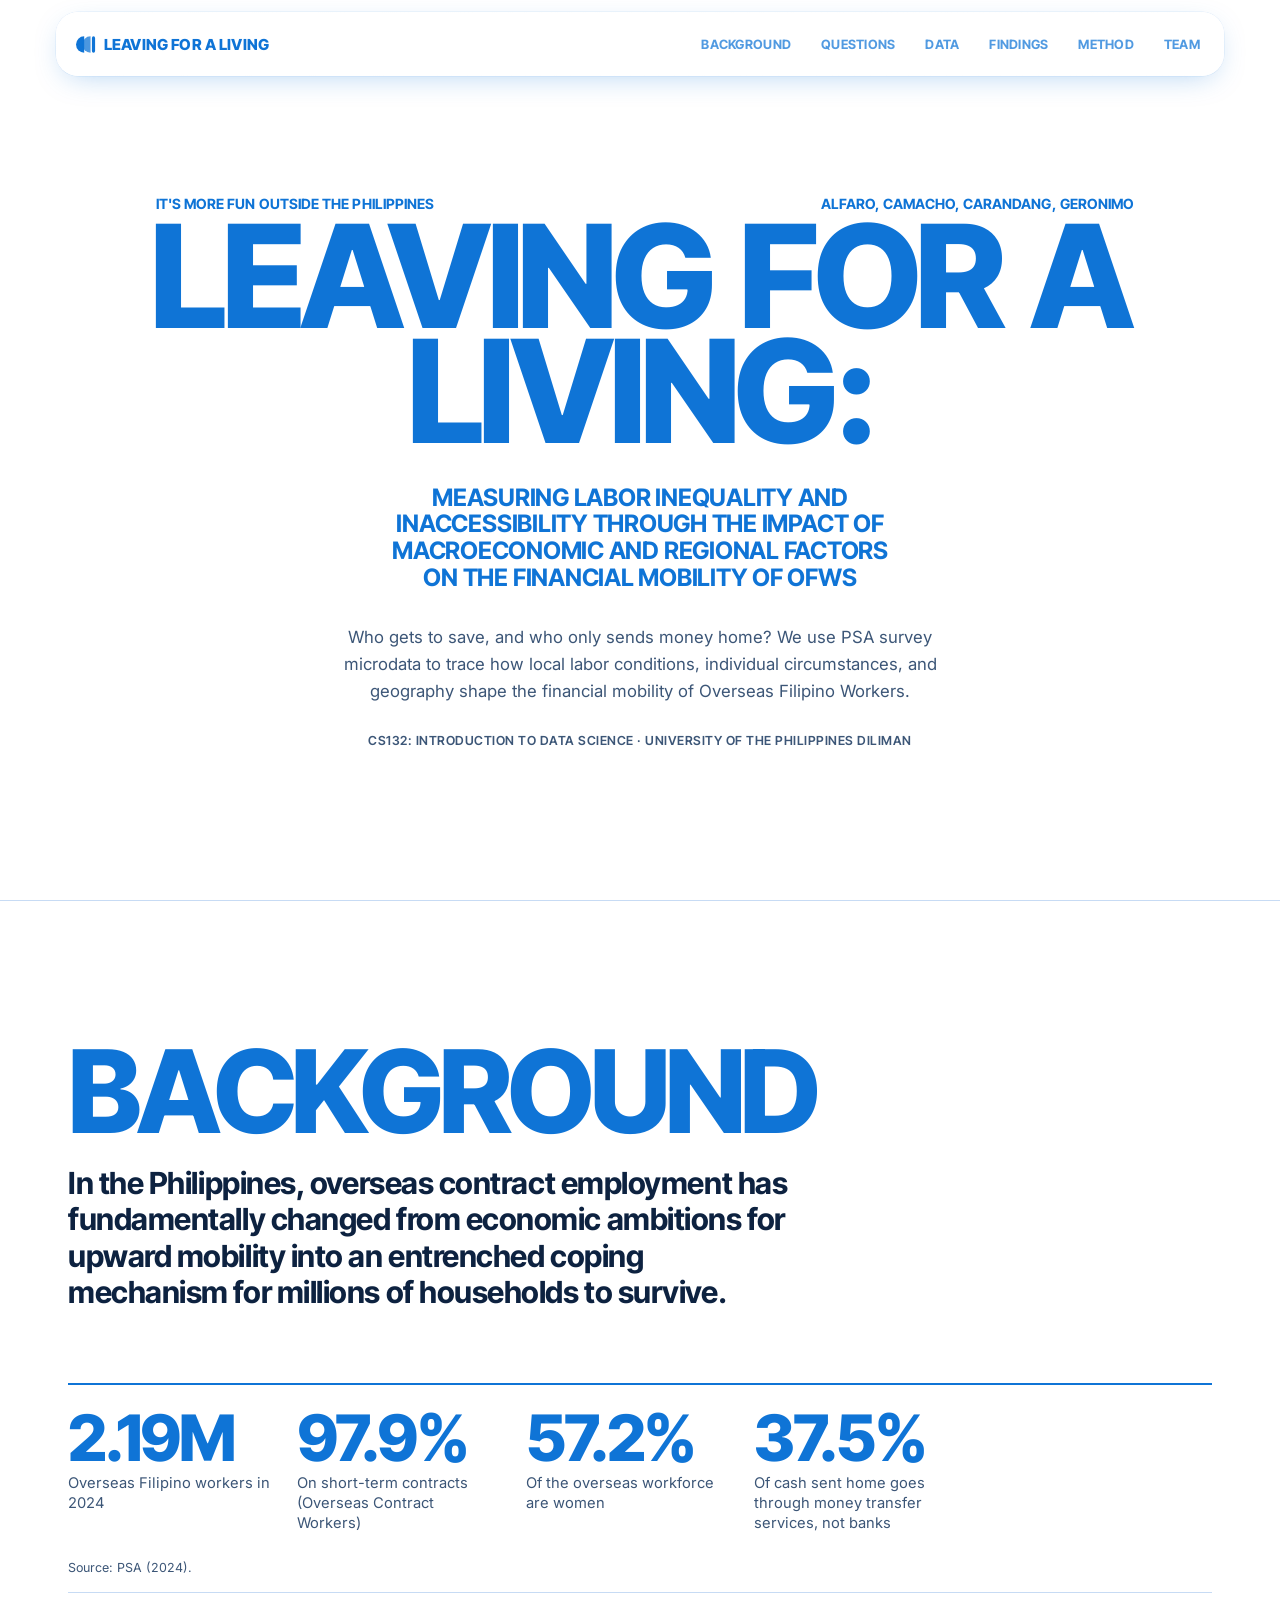
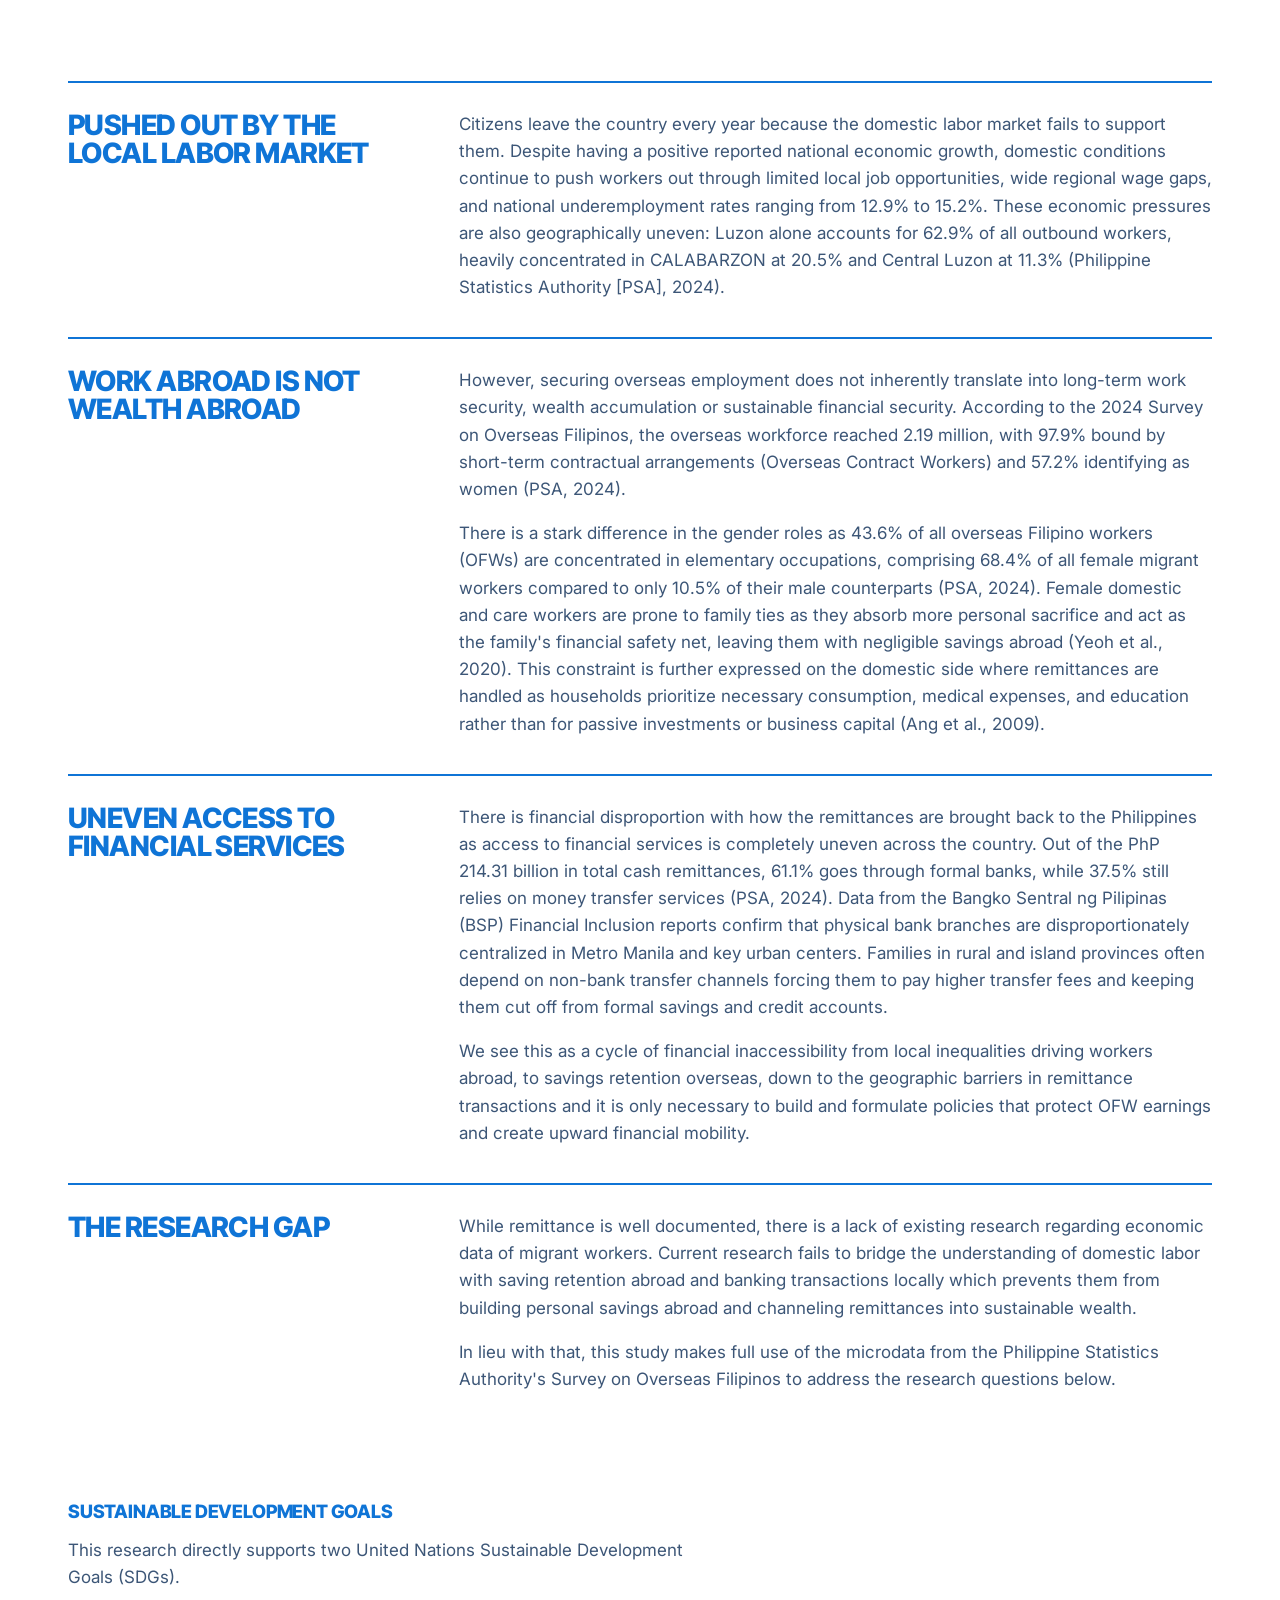
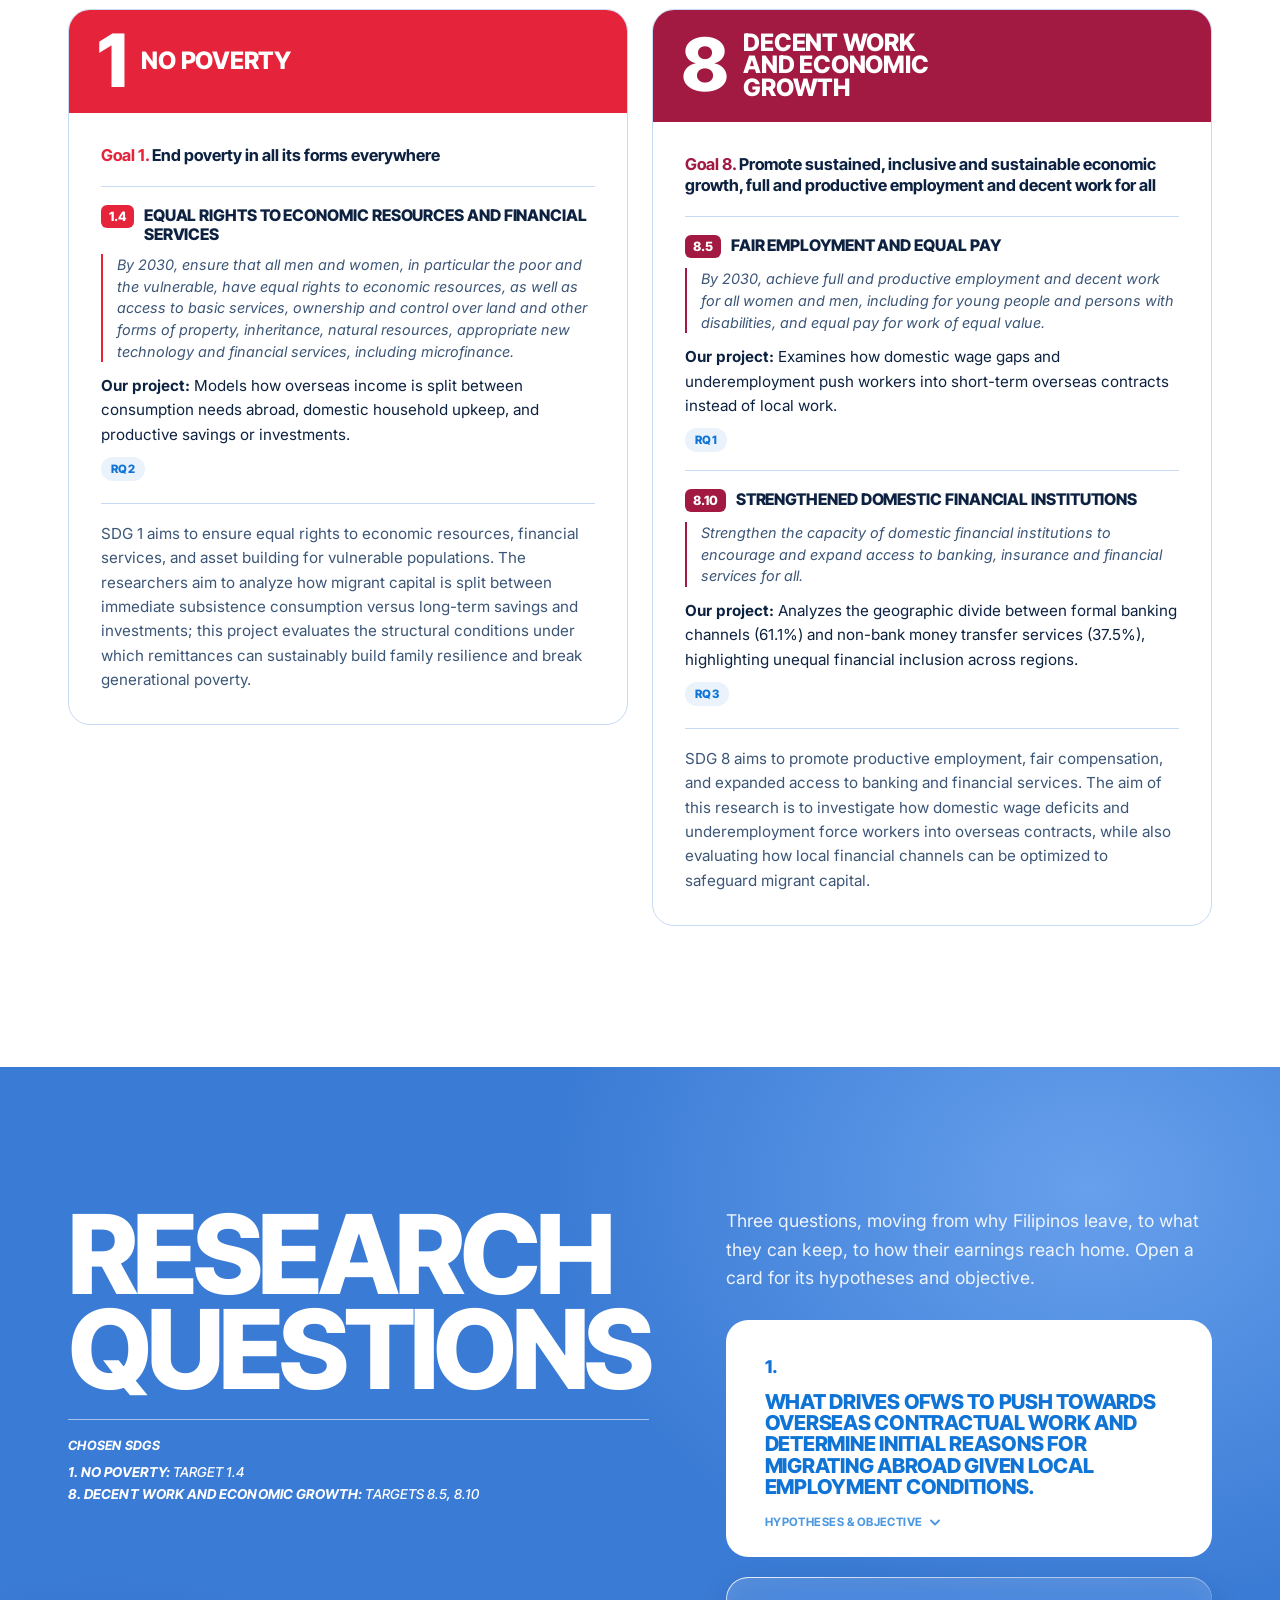
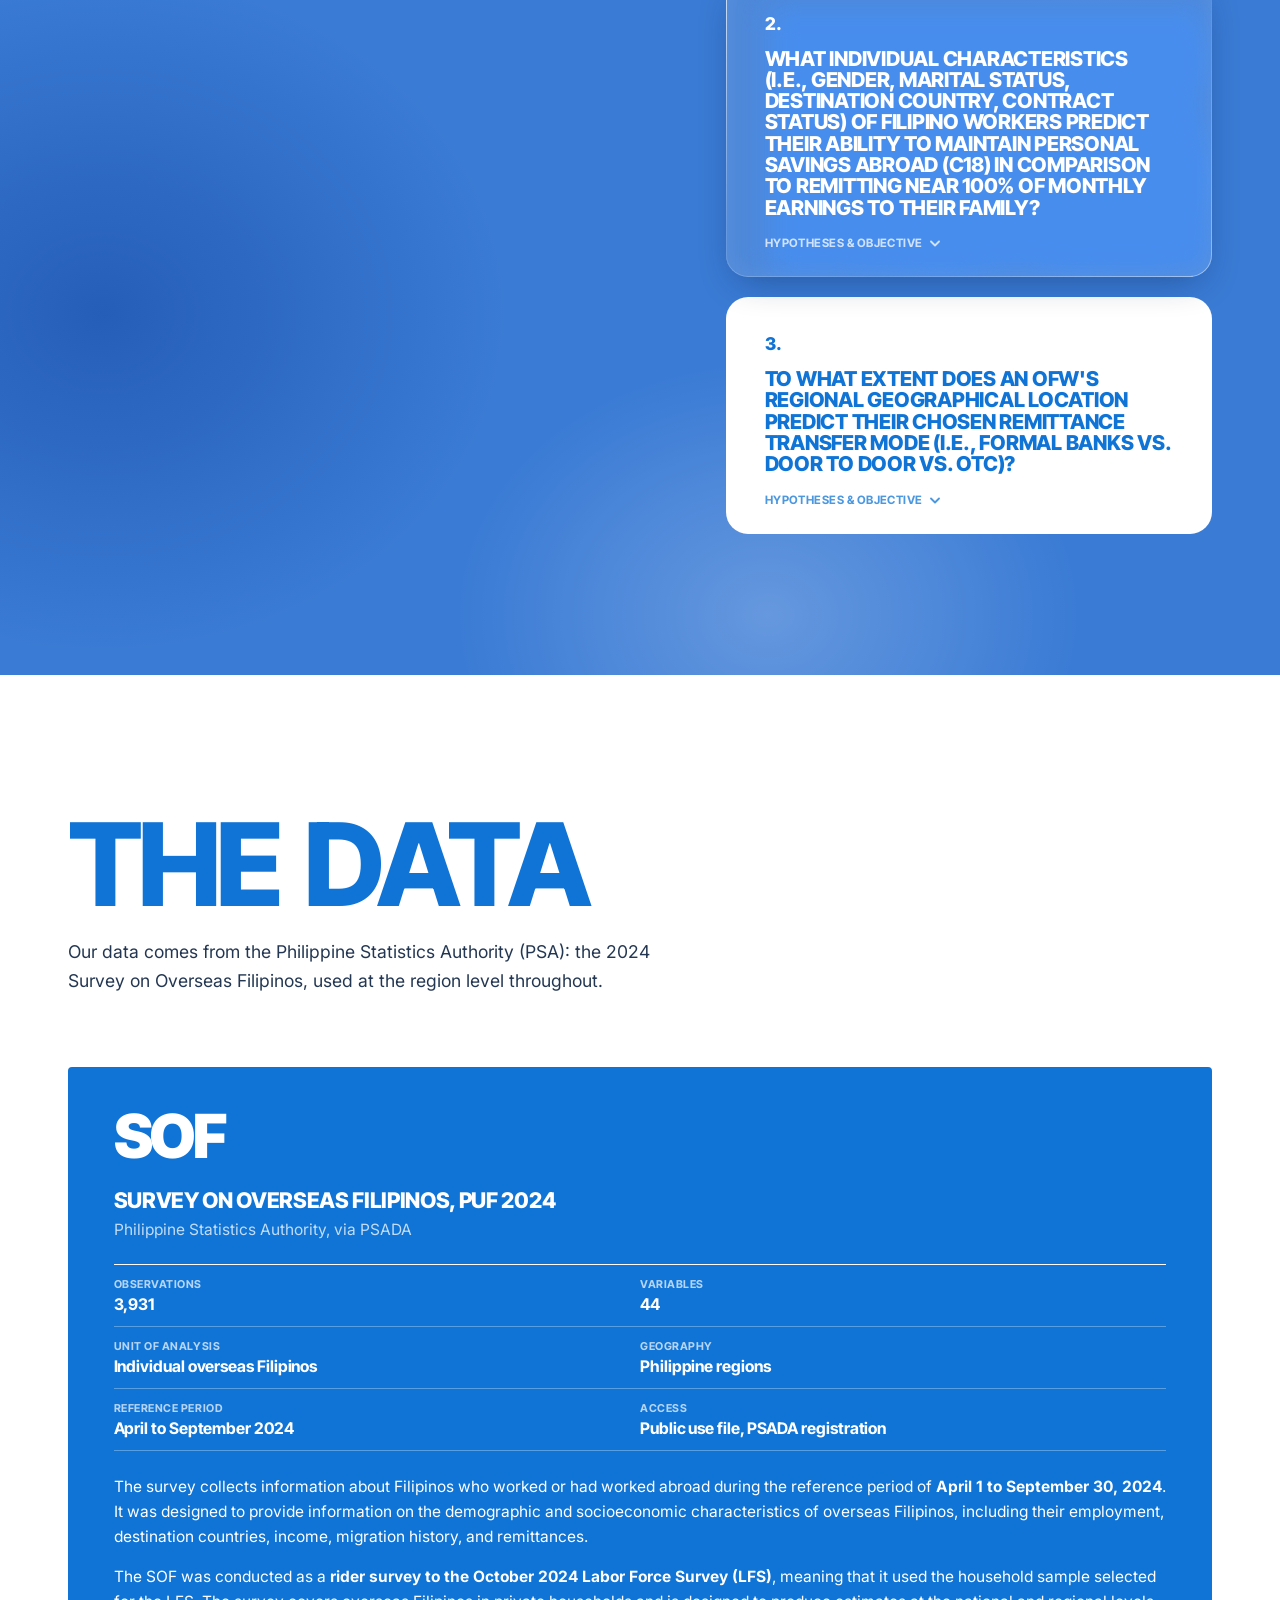
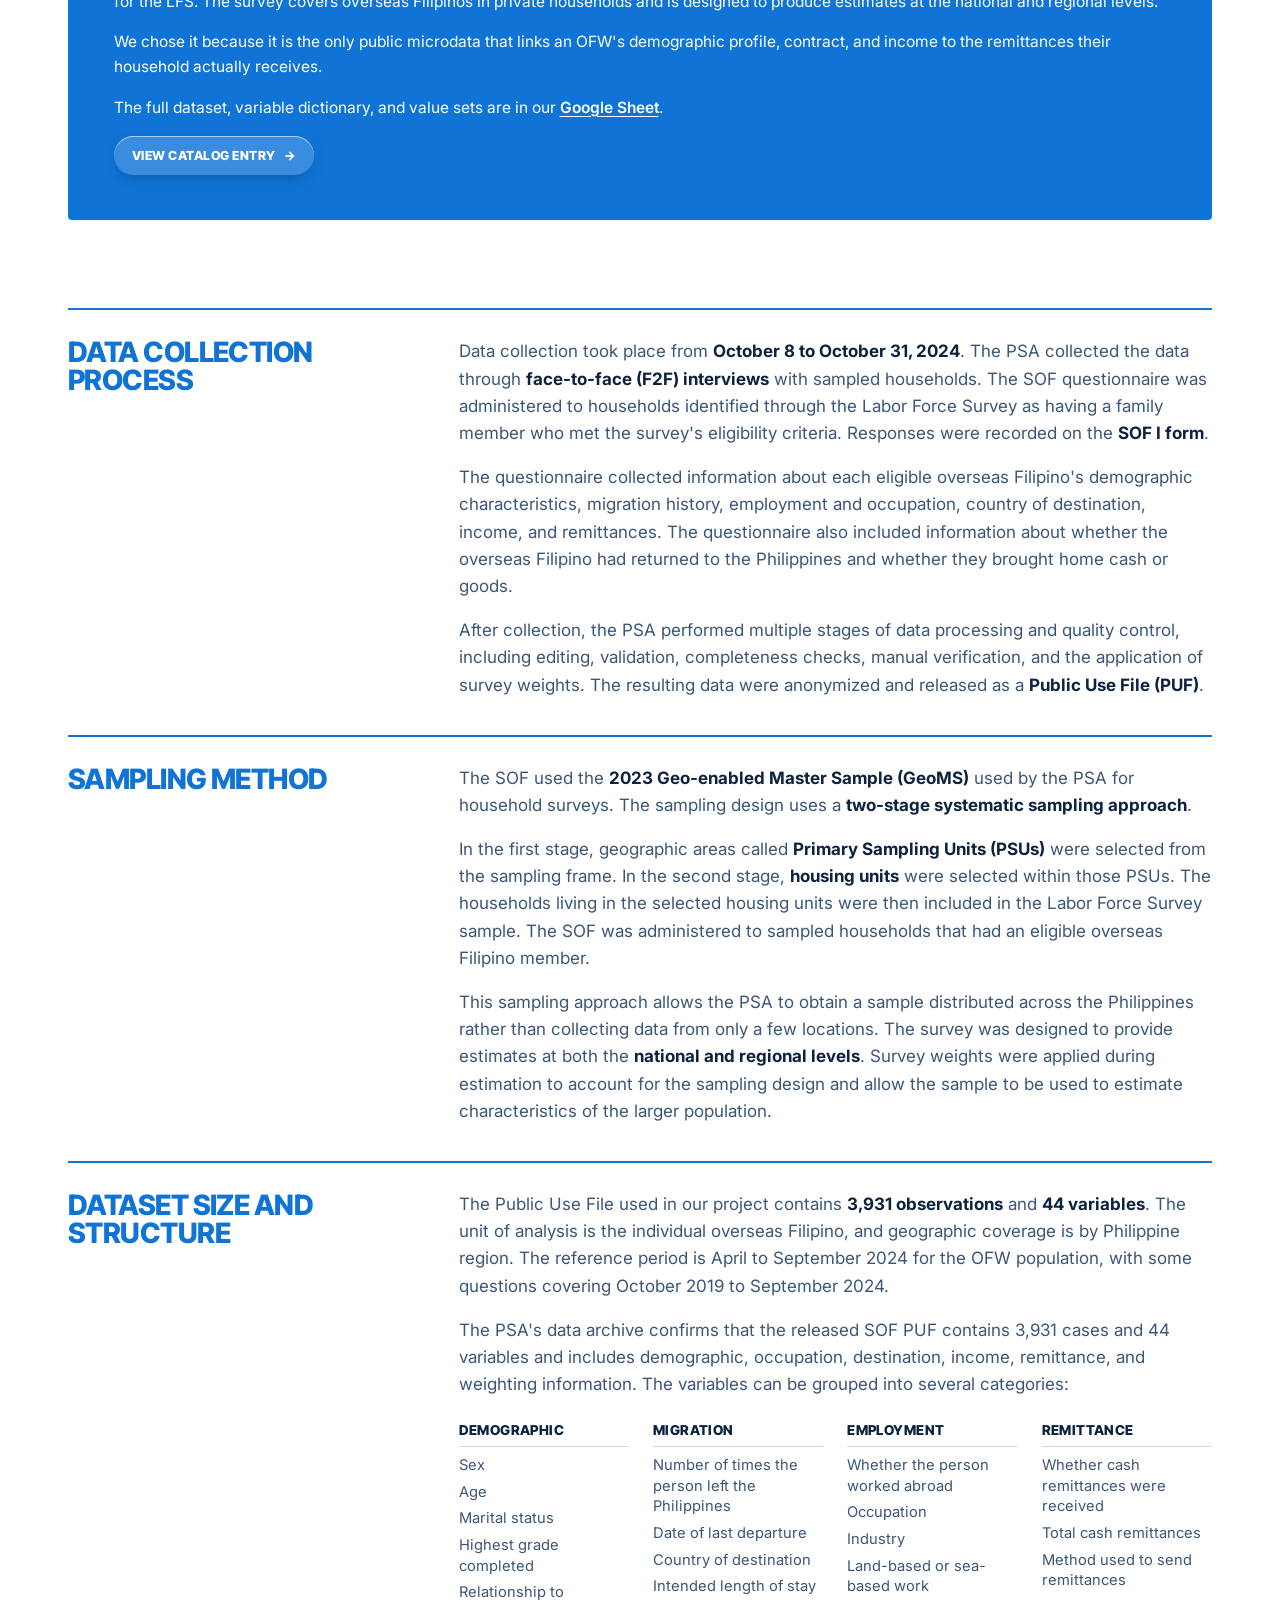
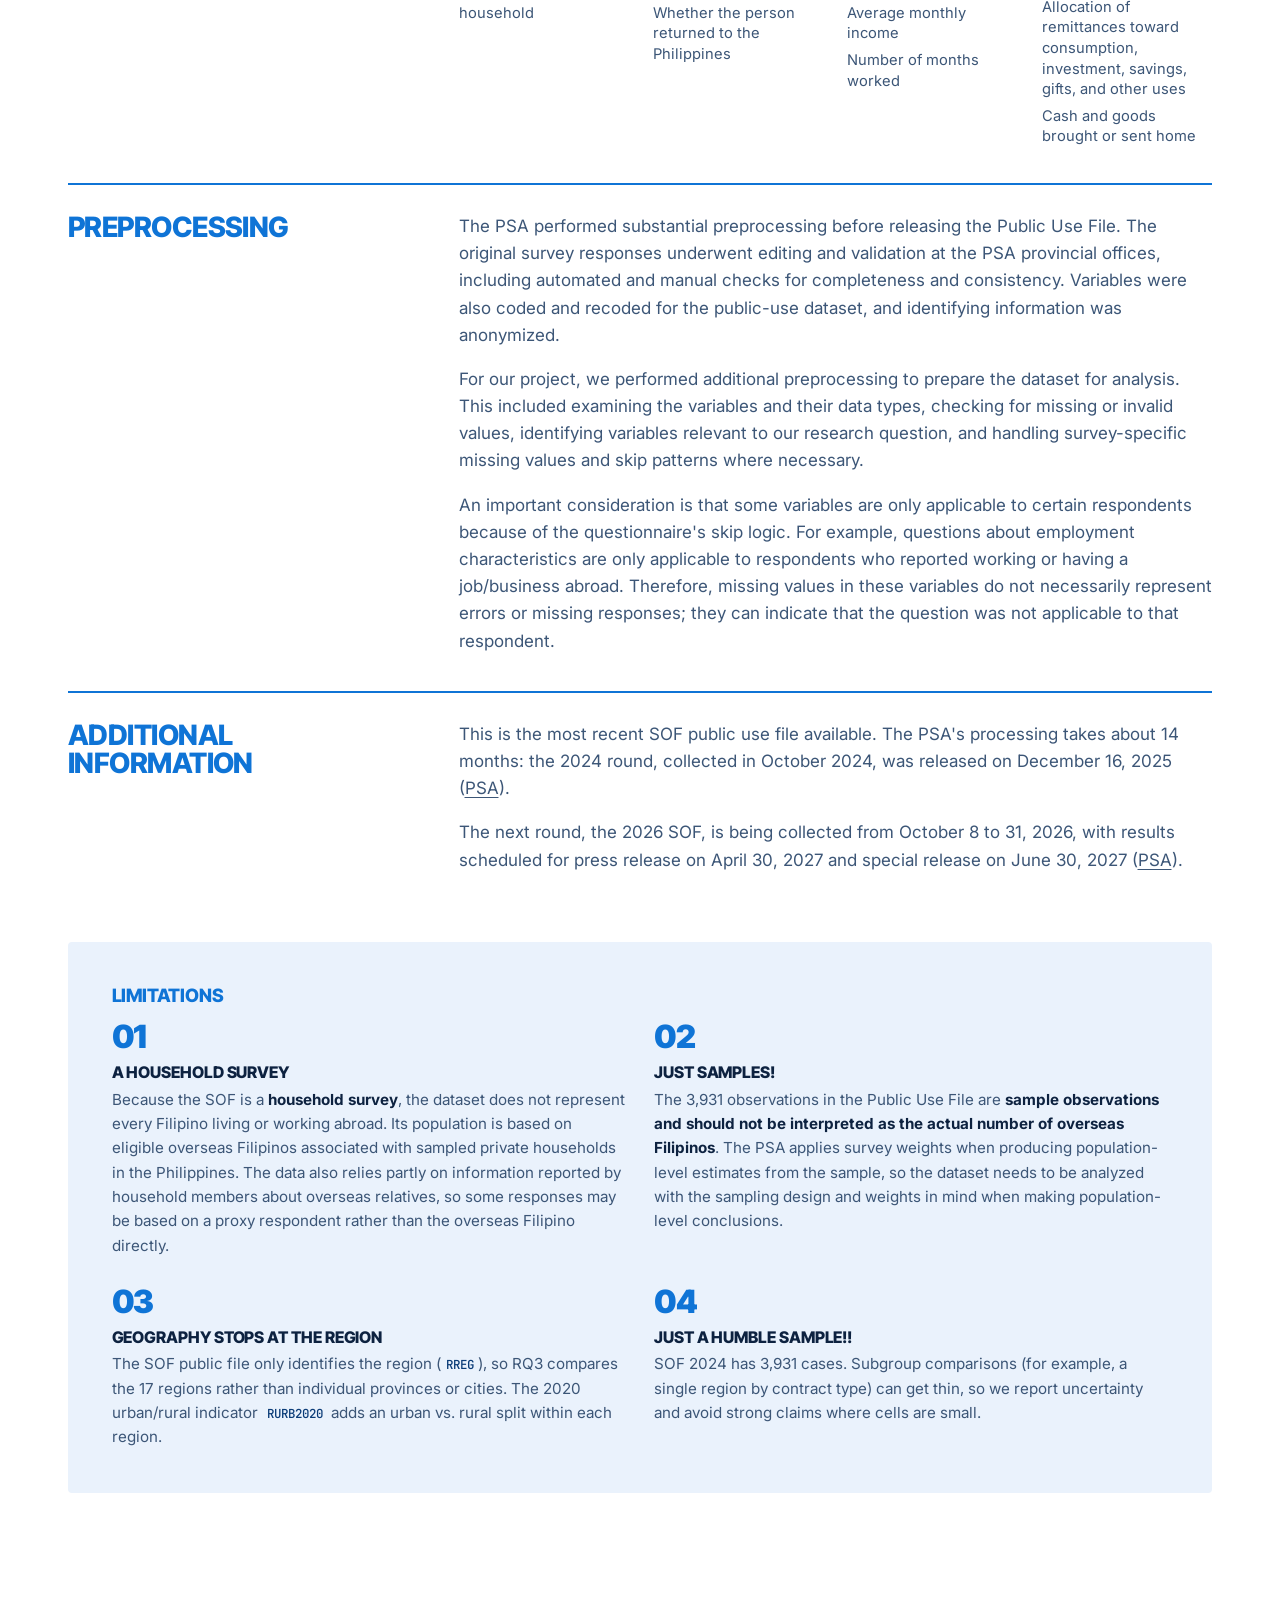
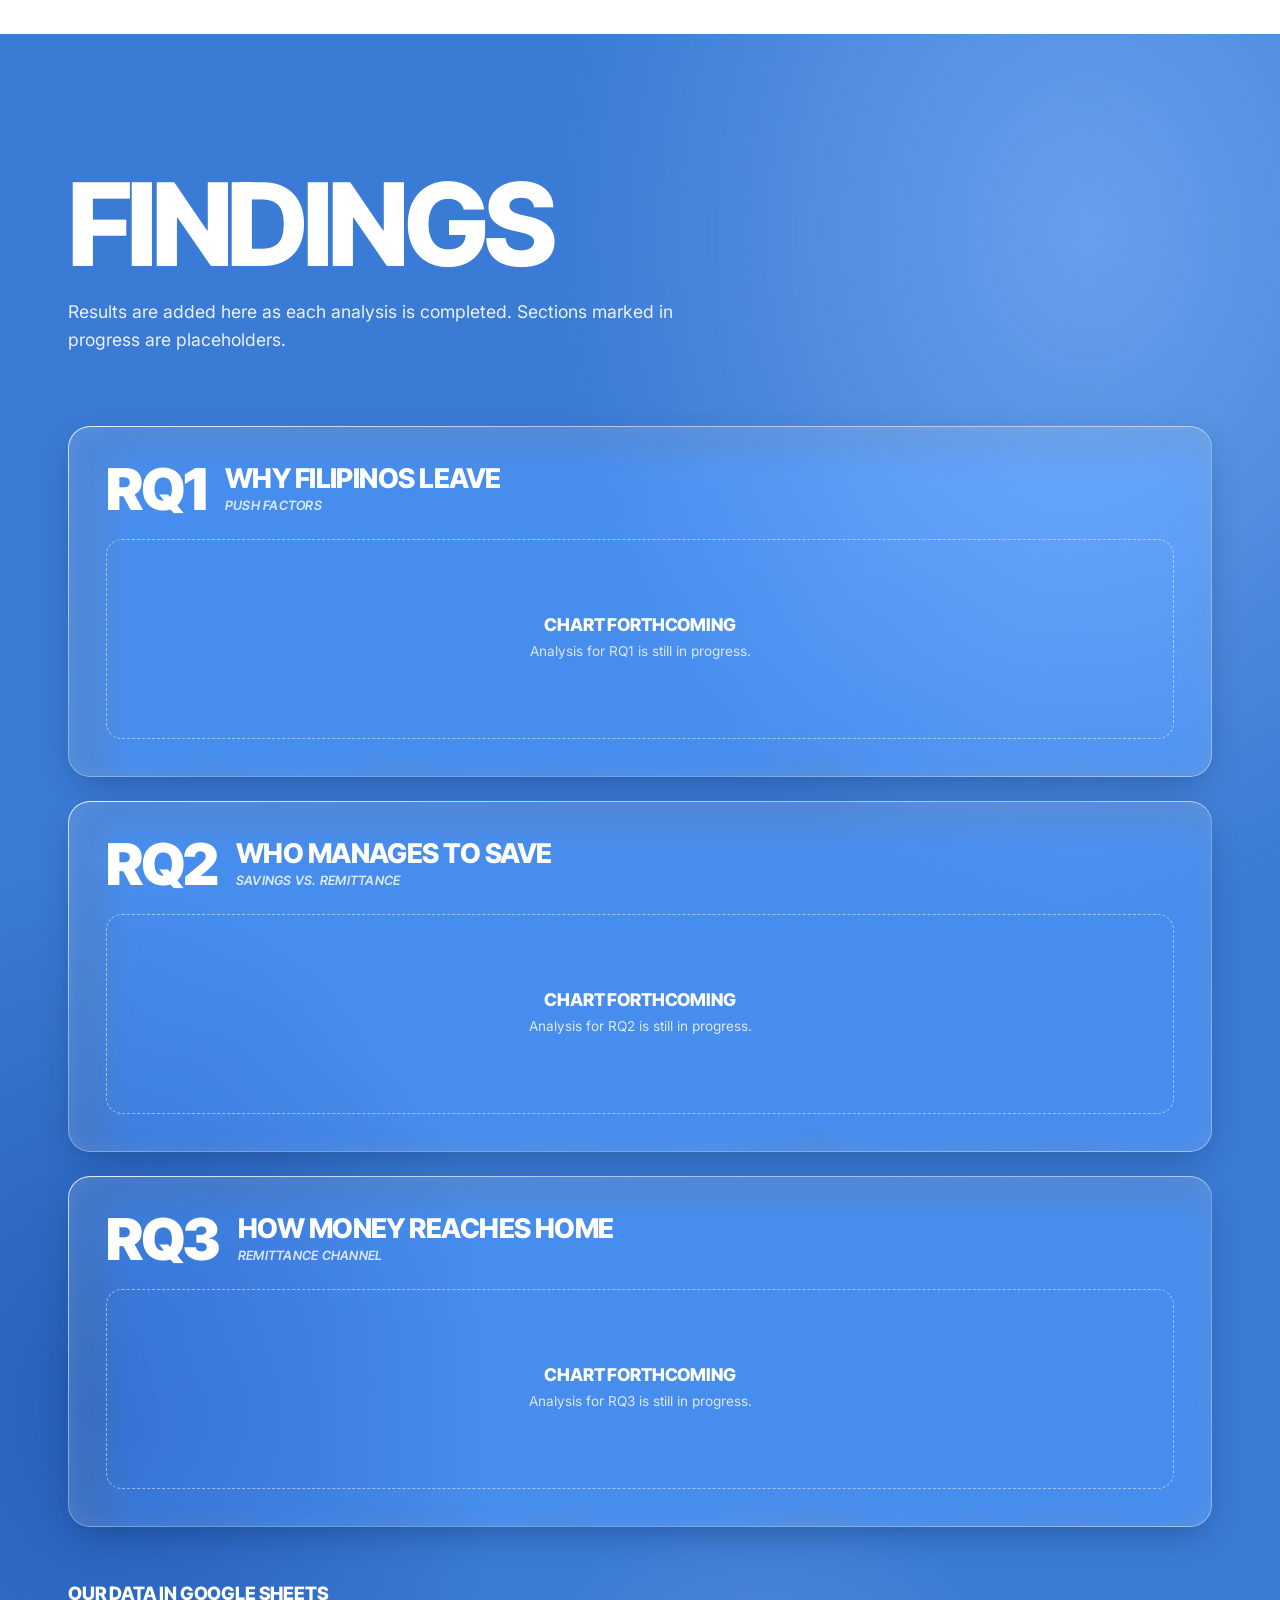
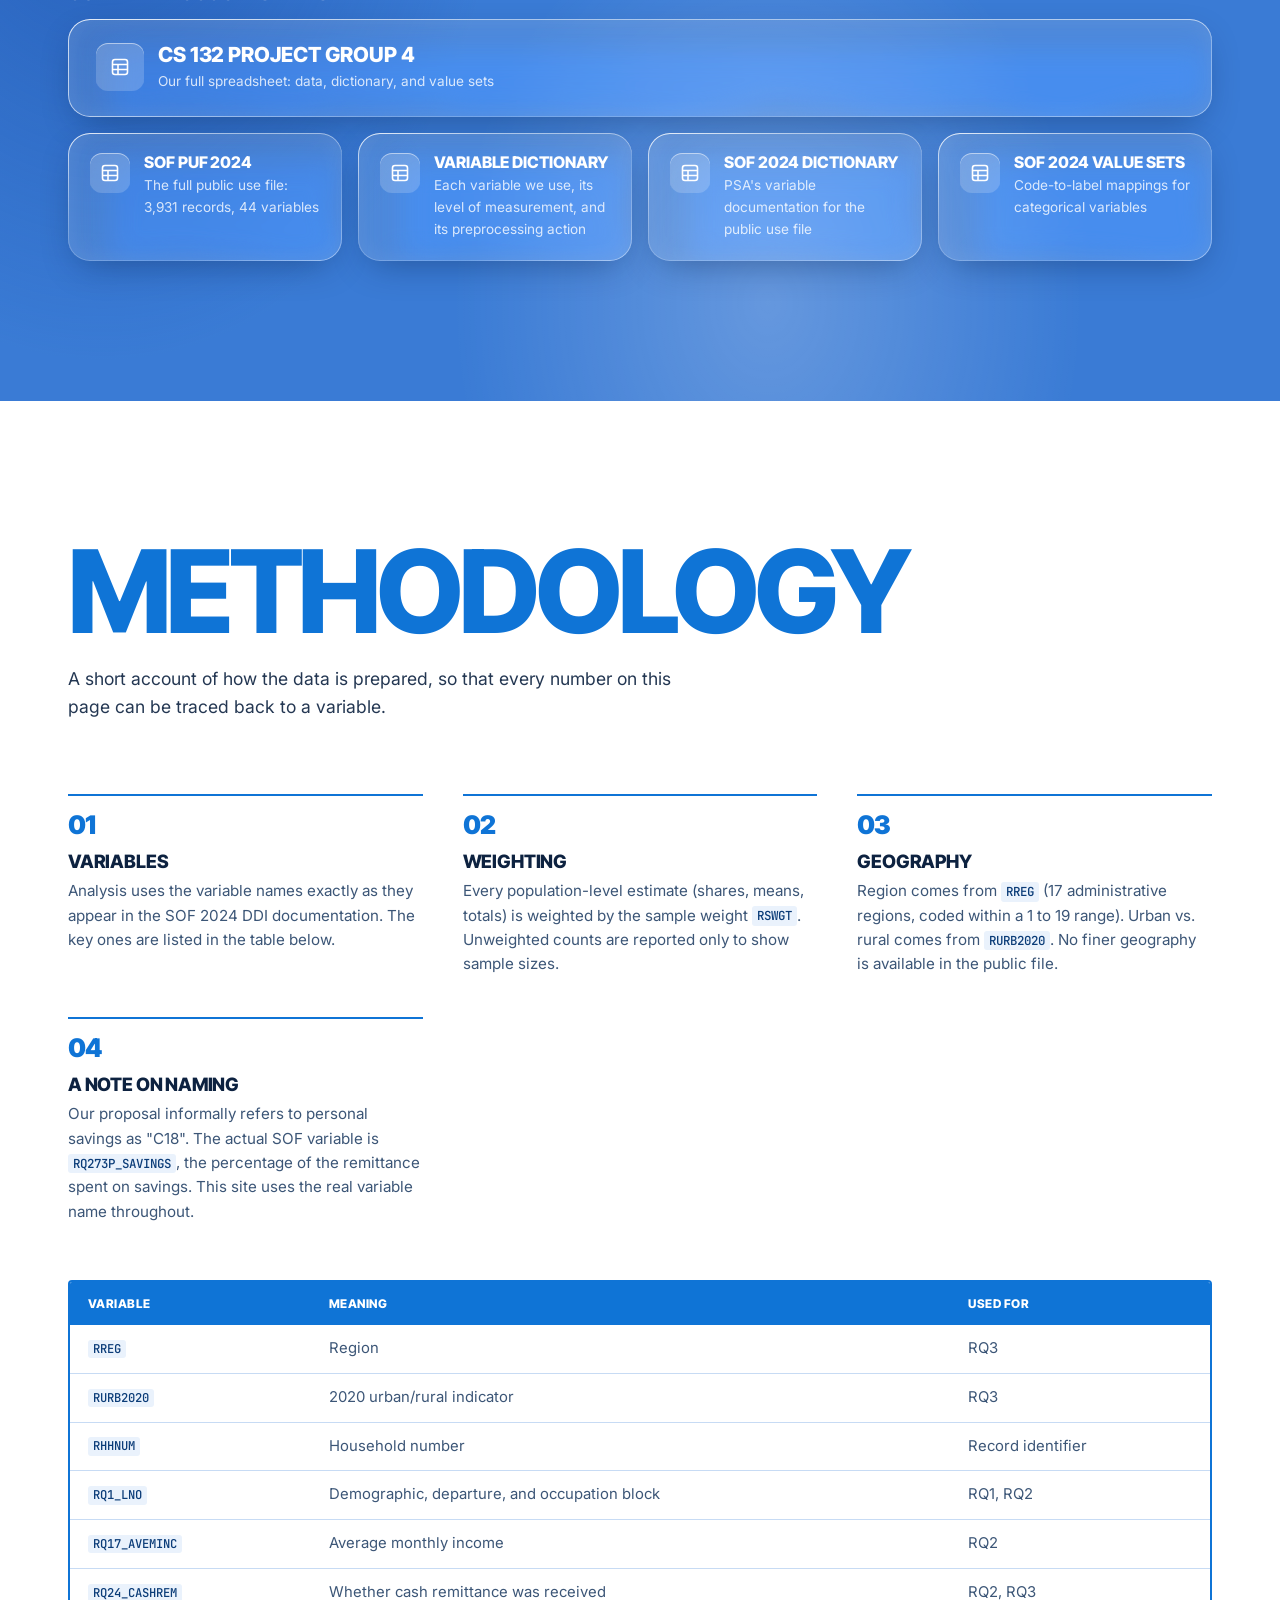
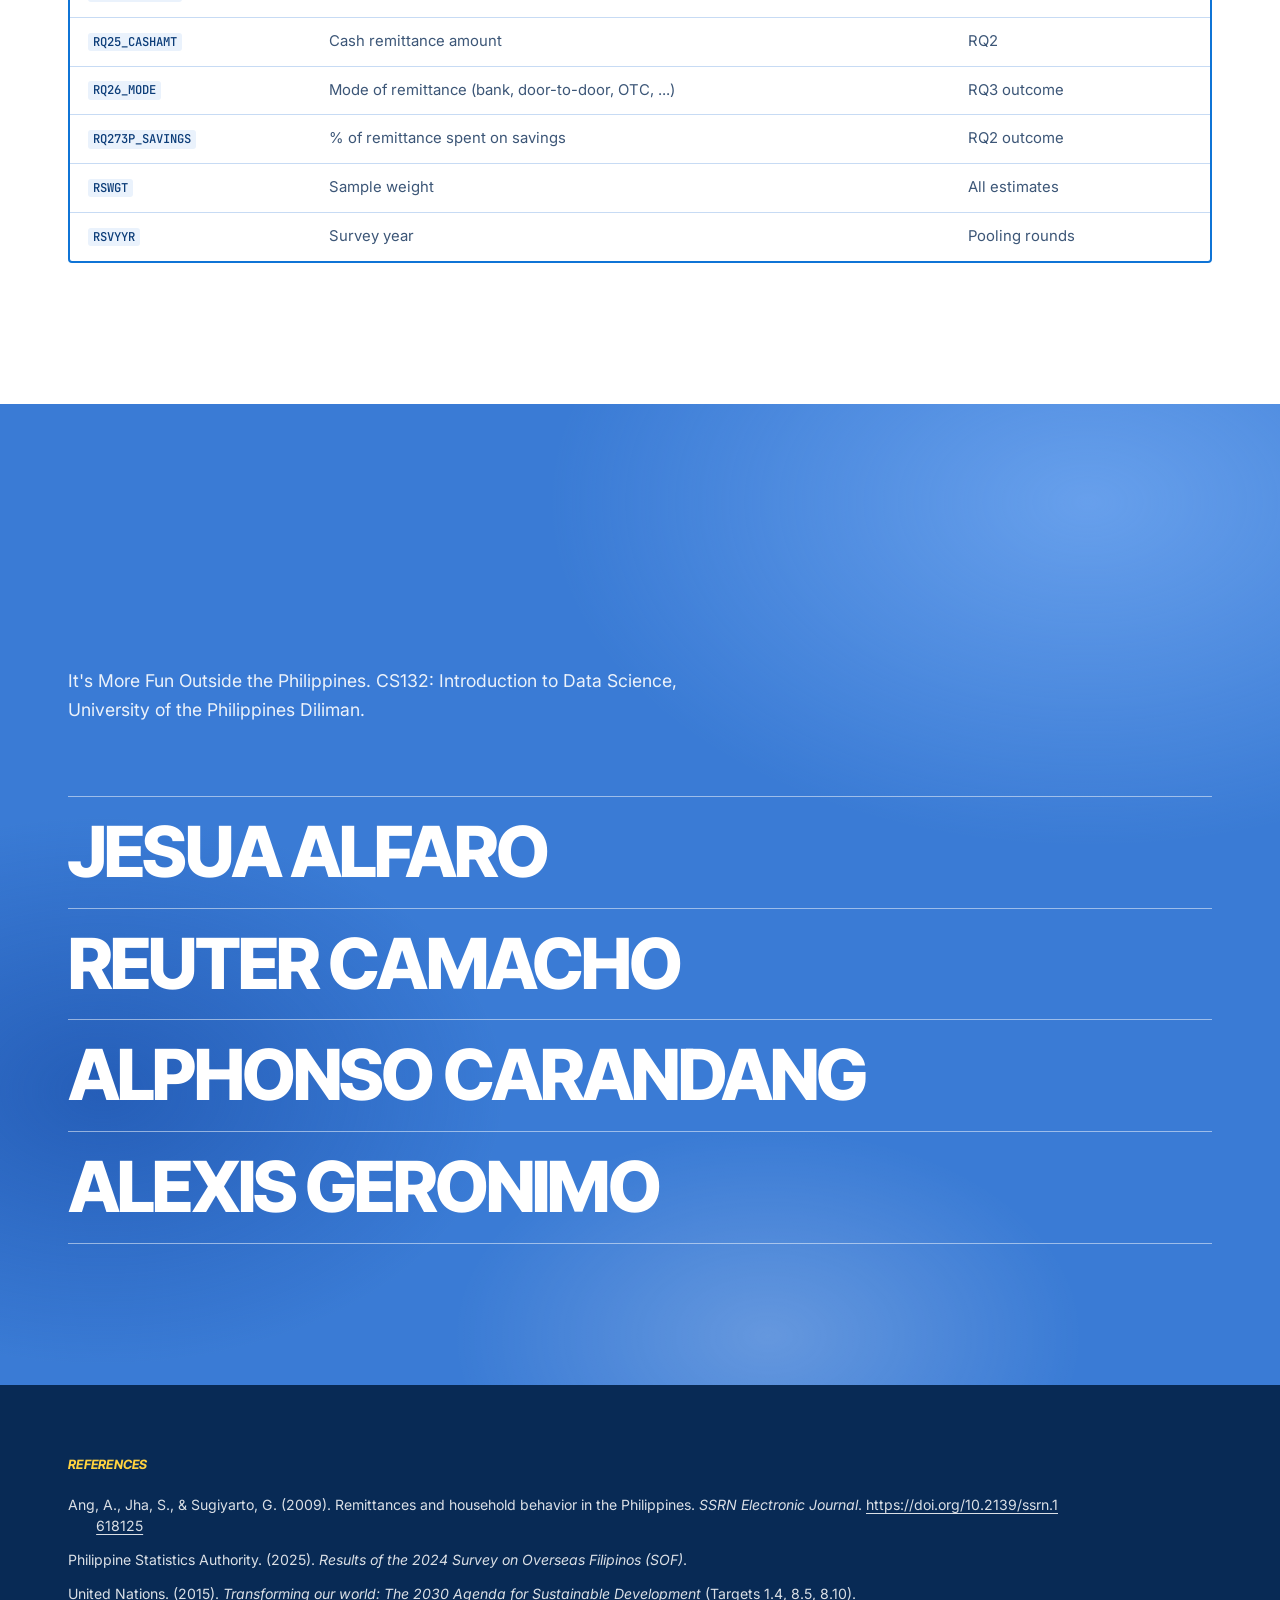
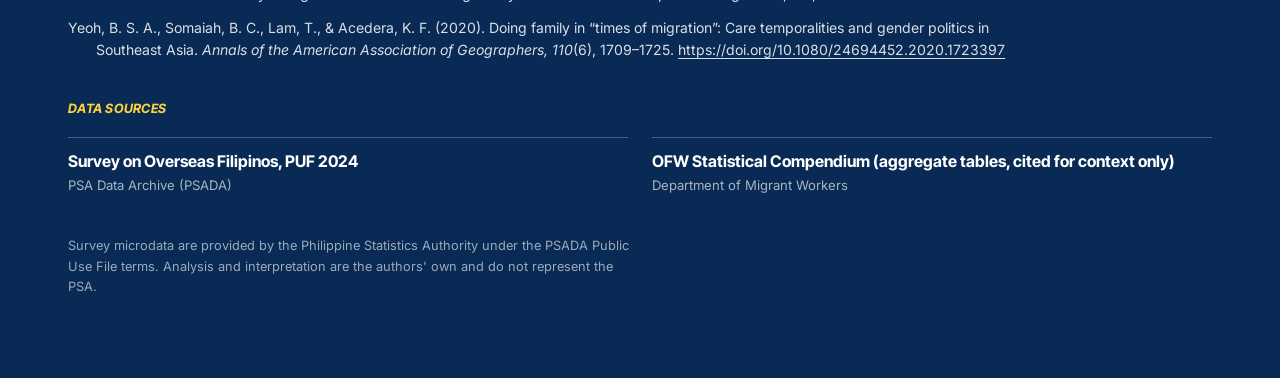
==== commit 1c579faf: "Remove comments" ====
--- a/index.html
+++ b/index.html
@@ -10,10 +10,9 @@
   <link rel="preconnect" href="https://fonts.googleapis.com">
   <link rel="preconnect" href="https://fonts.gstatic.com" crossorigin>
   <link href="https://fonts.googleapis.com/css2?family=Inter+Tight:ital,wght@0,500;0,600;0,700;0,800;0,900;1,600&family=Inter:wght@400;500;600&family=JetBrains+Mono:wght@500&display=swap" rel="stylesheet">
-  <link rel="stylesheet" href="assets/css/style.css?v=20261002b">
+  <link rel="stylesheet" href="assets/css/style.css?v=20261002c">
 </head>
 <body>
-  <!-- Refraction filter for liquid glass (Chromium applies it; other browsers fall back to blur) -->
   <svg class="sr-only" aria-hidden="true" focusable="false">
     <filter id="glass-refract" x="0" y="0" width="100%" height="100%" color-interpolation-filters="sRGB">
       <feTurbulence type="fractalNoise" baseFrequency="0.008 0.012" numOctaves="2" seed="7" result="noise"/>
@@ -45,7 +44,6 @@
   </header>
 
   <main id="top">
-    <!-- HERO -->
     <section class="hero" data-tone="white">
       <div id="hero-images" class="hero-images" aria-hidden="true"></div>
       <div class="wrap hero-inner">
@@ -62,7 +60,6 @@
       </div>
     </section>
 
-    <!-- BACKGROUND -->
     <section id="background" class="section tone-white bg-section" data-tone="white">
       <div class="wrap">
         <header class="section-head">
@@ -79,7 +76,6 @@
       </div>
     </section>
 
-    <!-- QUESTIONS -->
     <section id="questions" class="section tone-blue" data-tone="blue">
       <div class="wrap rq-layout">
         <div class="rq-left">
@@ -96,7 +92,6 @@
       </div>
     </section>
 
-    <!-- DATA -->
     <section id="data" class="section tone-white" data-tone="white">
       <div class="wrap">
         <header class="section-head">
@@ -112,7 +107,6 @@
       </div>
     </section>
 
-    <!-- FINDINGS -->
     <section id="findings" class="section tone-blue" data-tone="blue">
       <div class="wrap">
         <header class="section-head">
@@ -127,7 +121,6 @@
       </div>
     </section>
 
-    <!-- METHODOLOGY -->
     <section id="methodology" class="section tone-white" data-tone="white">
       <div class="wrap">
         <header class="section-head">
@@ -144,7 +137,6 @@
       </div>
     </section>
 
-    <!-- TEAM -->
     <section id="team" class="section tone-blue" data-tone="blue">
       <div class="wrap">
         <header class="section-head">
@@ -168,7 +160,7 @@
 
   <noscript><p class="wrap">This site needs JavaScript enabled to load its content.</p></noscript>
 
-  <script src="assets/js/content.js?v=20261002b"></script>
-  <script src="assets/js/main.js?v=20261002b"></script>
+  <script src="assets/js/content.js?v=20261002c"></script>
+  <script src="assets/js/main.js?v=20261002c"></script>
 </body>
 </html>
--- a/assets/css/style.css
+++ b/assets/css/style.css
@@ -1,12 +1,6 @@
-/* =========================================================
-   Leaving for a Living
-   Blue / white editorial system, matched to the project deck.
-   ========================================================= */
-
-/* ---------- tokens ---------- */
 :root {
-  --blue: #0f74d6;          /* hero type blue */
-  --blue-field: #3a7bd5;    /* section background blue */
+  --blue: #0f74d6;
+  --blue-field: #3a7bd5;
   --blue-deep: #0b3c78;
   --navy: #082a55;
   --blue-tint: #eaf2fc;
@@ -14,7 +8,7 @@
   --white: #ffffff;
   --ink: #0d2240;
   --ink-soft: #3c5677;
-  --yellow: #ffd23f;        /* brand mark on blue, as in the deck */
+  --yellow: #ffd23f;
   --green: #3ddc84;
   --sky: #a9cdff;
 
@@ -24,12 +18,11 @@
 
   --wrap: 1240px;
   --gutter: clamp(16px, 4vw, 48px);
-  --radius: 4px;            /* the deck uses near-square cards */
-  --ease-out: cubic-bezier(0.2, 0.8, 0.2, 1);   /* critically damped feel */
+  --radius: 4px;
+  --ease-out: cubic-bezier(0.2, 0.8, 0.2, 1);
   --bar-h: 64px;
 }
 
-/* ---------- base ---------- */
 *, *::before, *::after { box-sizing: border-box; }
 
 html { scroll-behavior: smooth; scroll-padding-top: calc(var(--bar-h) + 12px); }
@@ -61,7 +54,6 @@
 
 .wrap { max-width: var(--wrap); margin: 0 auto; padding: 0 var(--gutter); }
 
-/* Type scale: tracking tightens as size grows, leading tightens too. */
 .display {
   font: 800 clamp(3rem, 9vw, 8rem)/0.86 var(--display);
   letter-spacing: -0.045em;
@@ -84,9 +76,8 @@
 }
 .lede { font-size: 1.1rem; max-width: 56ch; margin: 0; opacity: 0.9; }
 
-/* ---------- section tones ---------- */
 .section { padding: clamp(80px, 11vw, 150px) 0; position: relative; }
-/* Blue sections carry soft light so the glass has something to bend. */
+
 .tone-blue {
   color: var(--white);
   background:
@@ -100,7 +91,6 @@
 
 .section-head { display: grid; gap: 24px; margin-bottom: clamp(40px, 6vw, 72px); }
 
-/* ---------- top bar: a floating liquid-glass capsule ---------- */
 .topbar {
   position: fixed; inset: 12px 0 auto 0; z-index: 20;
   padding: 0 var(--gutter);
@@ -142,7 +132,6 @@
 .nav a:hover, .nav a.active { opacity: 1; }
 .nav a:active { transform: scale(0.94); }
 
-/* the lens that glides to the active link */
 .nav-lens {
   position: absolute; left: 0; top: 4px; bottom: 4px; width: 0;
   border-radius: 999px;
@@ -162,7 +151,6 @@
   .nav a { padding: 9px 11px; font-size: 0.74rem; }
 }
 
-/* ---------- hero ---------- */
 .hero {
   position: relative; overflow: hidden;
   min-height: 100svh;
@@ -173,17 +161,15 @@
 }
 .hero-inner { position: relative; z-index: 2; width: 100%; text-align: center; }
 
-/* meta row and title share one shrink-wrapped box, so the meta spans
-   exactly the width of the title's longest line */
 .hero-meta span:last-child { margin-left: auto; text-align: right; }
 .hero-lockup { --title-size: clamp(3.1rem, 11.2vw, 10.25rem); width: fit-content; max-width: 100%; margin: 0 auto; }
 .hero-meta {
   display: flex; justify-content: space-between; gap: 4px 16px; flex-wrap: wrap;
   margin: 0 0 6px;
-  /* optical correction: match the ink of the L and the A, not their boxes */
+
   padding-left: calc(var(--title-size) * 0.037);
   margin-right: calc(var(--title-size) * -0.032);
-  /* never let the meta row set the width; the title does */
+
   width: 0; min-width: calc(100% + var(--title-size) * 0.032);
   font: 700 clamp(0.72rem, 1.1vw, 0.95rem)/1.2 var(--display);
   letter-spacing: 0.005em; text-transform: uppercase; text-align: left;
@@ -222,7 +208,6 @@
 .hero-img.is-blurred { filter: blur(7px); }
 @media (max-width: 760px) { .hero-img { height: 46%; opacity: 0.35; } }
 
-/* entrance: lines rise in, critically damped, no overshoot */
 @media (prefers-reduced-motion: no-preference) {
   .hero-meta, .hero-title .line, .hero-subtitle, .hero-course {
     animation: rise 900ms var(--ease-out) both;
@@ -236,11 +221,9 @@
 @keyframes rise { from { opacity: 0; transform: translateY(0.35em); } to { opacity: 1; transform: none; } }
 @keyframes fade { from { opacity: 0; } }
 
-/* ---------- reveal on scroll (only when JS + motion allowed) ---------- */
 .can-reveal .reveal { opacity: 0; transform: translateY(28px); transition: opacity 700ms var(--ease-out), transform 700ms var(--ease-out); }
 .can-reveal .reveal.is-in { opacity: 1; transform: none; }
 
-/* ---------- background ---------- */
 .bg-section { border-top: 1px solid var(--blue-line); }
 .bg-lede { font: 700 clamp(1.25rem, 2.4vw, 1.9rem)/1.2 var(--display); letter-spacing: -0.015em; color: var(--ink); max-width: 36ch; margin: 0; }
 .bg-stats {
@@ -257,7 +240,7 @@
 .sdg-intro { color: var(--ink-soft); max-width: 60ch; }
 .sdg-cards { display: grid; grid-template-columns: repeat(auto-fit, minmax(min(100%, 420px), 1fr)); gap: 24px; margin-top: 8px; align-items: start; }
 .sdg-card { border-radius: 22px; overflow: hidden; background: #fff; border: 1px solid var(--blue-line); }
-/* the tile echoes the UN goal icons: big number, goal name, official color */
+
 .sdg-tile {
   display: flex; align-items: center; gap: 18px;
   padding: 22px 28px; background: var(--sdg); color: #fff;
@@ -281,7 +264,6 @@
 .sdg-rqs a:active { transform: scale(0.95); }
 .sdg-why { font-size: 0.95rem; color: var(--ink-soft); margin: 4px 0 0; padding-top: 18px; border-top: 1px solid var(--blue-line); }
 
-/* ---------- hypotheses inside question cards ---------- */
 .hyp { display: grid; grid-template-columns: auto 1fr; gap: 10px; margin-bottom: 10px; }
 .hyp:last-child { margin-bottom: 0; }
 .hyp-tag {
@@ -292,7 +274,6 @@
 .hyp-tag sub { font-size: 0.7em; }
 .obj-items { margin: 8px 0 0; padding-left: 1.1em; }
 
-/* ---------- research questions ---------- */
 .rq-layout { display: grid; grid-template-columns: 1fr minmax(0, 520px); gap: clamp(40px, 6vw, 96px); align-items: start; }
 .rq-left { position: sticky; top: calc(var(--bar-h) + 52px); display: flex; flex-direction: column; }
 .rq-image img { display: block; max-height: 46vh; width: auto; margin-bottom: -0.2em; }
@@ -334,7 +315,6 @@
 .rq-more svg { width: 12px; height: 12px; transition: transform 300ms var(--ease-out); }
 .rq-card.is-open .rq-more svg { transform: rotate(180deg); }
 
-/* height animates from its current value, so a second click mid-way reverses smoothly */
 .rq-detail { display: grid; grid-template-rows: 0fr; transition: grid-template-rows 380ms var(--ease-out); }
 .rq-card.is-open .rq-detail { grid-template-rows: 1fr; }
 .rq-detail-inner { overflow: hidden; }
@@ -353,7 +333,6 @@
   .rq-left { position: static; }
 }
 
-/* ---------- data ---------- */
 .dataset-grid { display: grid; grid-template-columns: repeat(auto-fit, minmax(min(100%, 340px), 1fr)); gap: 24px; }
 .dataset {
   padding: clamp(28px, 3.4vw, 44px);
@@ -393,7 +372,6 @@
 .btn:active { transform: scale(0.97); }
 .dataset:first-child .btn { background: var(--white); color: var(--blue); }
 
-/* long-form write-up: heading column + text column, like an editorial spread */
 .data-details { margin-top: clamp(48px, 7vw, 88px); }
 .data-block {
   display: grid; grid-template-columns: minmax(0, 1fr) minmax(0, 2.2fr); gap: 16px 48px;
@@ -426,7 +404,6 @@
 .constraints li strong { color: var(--ink); }
 .constraints .constraint-title { display: block; font: 800 1rem/1.15 var(--display); text-transform: uppercase; letter-spacing: -0.005em; color: var(--ink); margin-bottom: 6px; }
 
-/* ---------- findings ---------- */
 .findings { display: grid; gap: 24px; }
 .finding { padding: clamp(24px, 3vw, 40px); }
 .finding-head { display: grid; grid-template-columns: auto 1fr auto; gap: 20px; align-items: center; }
@@ -468,7 +445,6 @@
 .can-reveal .finding.is-in .bar-fill { transform: none; }
 .bar-value { font: 500 0.78rem var(--mono); color: var(--ink); min-width: 4ch; text-align: right; }
 
-/* ---------- methodology ---------- */
 .method-steps { display: grid; grid-template-columns: repeat(auto-fit, minmax(min(100%, 260px), 1fr)); gap: 40px; margin-bottom: 56px; }
 .method-step { border-top: 2px solid var(--blue); padding-top: 16px; }
 .method-num { display: block; font: 900 1.6rem/1 var(--display); letter-spacing: -0.04em; color: var(--blue); margin-bottom: 14px; }
@@ -488,7 +464,6 @@
 .var-table tbody tr:hover { background: var(--blue-tint); }
 .var-table td:first-child { white-space: nowrap; }
 
-/* ---------- team ---------- */
 .team { list-style: none; margin: 0; padding: 0; border-top: 1px solid rgba(255, 255, 255, 0.5); }
 .member {
   display: flex; align-items: baseline; justify-content: space-between; gap: 8px 24px; flex-wrap: wrap;
@@ -498,7 +473,6 @@
 .member-name { font: 800 clamp(2rem, 5.5vw, 4.5rem)/0.95 var(--display); letter-spacing: -0.04em; text-transform: uppercase; }
 .member-role { font: 600 0.85rem var(--display); letter-spacing: 0.03em; text-transform: uppercase; opacity: 0.85; }
 
-/* ---------- footer ---------- */
 .references { margin: 0 0 40px; padding: 0; list-style: none; display: grid; gap: 12px; max-width: 90ch; }
 .references li { font-size: 0.88rem; line-height: 1.55; opacity: 0.85; padding-left: 2em; text-indent: -2em; }
 .references a { word-break: break-all; }
@@ -511,12 +485,6 @@
 .sources span { font-size: 0.82rem; opacity: 0.65; }
 .footer-note { font-size: 0.8rem; opacity: 0.6; max-width: 72ch; margin: 0; }
 
-/* =========================================================
-   Liquid glass
-   Layers: tinted translucent body + backdrop blur (and, in Chromium,
-   refraction through #glass-refract), a bright specular rim, an inner
-   glow, and a soft highlight that follows the pointer.
-   ========================================================= */
 .glass {
   --tint: rgba(255, 255, 255, 0.10);
   --rim: rgba(255, 255, 255, 0.75);
@@ -533,10 +501,9 @@
     0 12px 36px -12px rgba(6, 30, 70, 0.45);
   transition: box-shadow 240ms var(--ease-out), background-color 240ms var(--ease-out);
 }
-/* Chromium understands url() here; others drop this line and keep the blur above. */
+
 .glass { backdrop-filter: url(#glass-refract) blur(14px) saturate(115%) brightness(1.04); }
 
-/* specular rim: brighter where light hits (top-left), fading around the edge */
 .glass::before {
   content: ""; position: absolute; inset: 0; z-index: -1;
   border-radius: inherit; padding: 1px;
@@ -546,7 +513,7 @@
   mask: linear-gradient(#000 0 0) content-box exclude, linear-gradient(#000 0 0);
   pointer-events: none;
 }
-/* pointer-following sheen */
+
 .glass::after {
   content: ""; position: absolute; inset: 0; z-index: -1;
   border-radius: inherit;
@@ -556,7 +523,6 @@
 }
 .glass:hover::after { opacity: 1; }
 
-/* the nav capsule takes the tone of what's underneath */
 .topbar .glass { --tint: rgba(255, 255, 255, 0.55); --rim: rgba(255, 255, 255, 0.95); box-shadow: inset 0 1px 0 rgba(255,255,255,.8), inset 0 -1px 0 rgba(255,255,255,.3), 0 8px 30px -10px rgba(15, 116, 214, 0.35), 0 0 0 0.5px rgba(15, 116, 214, 0.12); }
 .topbar[data-tone="blue"] .glass { --tint: rgba(255, 255, 255, 0.14); box-shadow: inset 0 1px 0 rgba(255,255,255,.5), inset 0 -1px 0 rgba(255,255,255,.15), 0 10px 30px -10px rgba(6, 30, 70, 0.5); }
 .topbar[data-tone="dark"] .glass { --tint: rgba(255, 255, 255, 0.08); --rim: rgba(255, 255, 255, 0.5); box-shadow: inset 0 1px 0 rgba(255,255,255,.25), 0 10px 30px -10px rgba(0, 0, 0, 0.6); }
@@ -568,7 +534,6 @@
 .placeholder { border-radius: 16px; }
 .chart { border-radius: 16px; }
 
-/* glass button */
 .btn-glass {
   position: relative; margin: 0;
   background: rgba(255, 255, 255, 0.16); color: var(--white);
@@ -580,7 +545,6 @@
 .dataset:first-child .btn { background: rgba(255, 255, 255, 0.18); color: var(--white); box-shadow: inset 0 1px 0 rgba(255, 255, 255, 0.6), 0 6px 18px -8px rgba(6, 30, 70, 0.5); }
 .dataset:first-child .btn:hover { background: rgba(255, 255, 255, 0.26); }
 
-/* ---------- sheets ---------- */
 .sheets { margin-top: 56px; }
 .sheets-list { list-style: none; margin: 0; padding: 0; display: grid; grid-template-columns: repeat(4, minmax(0, 1fr)); gap: 16px; }
 .sheets-list li:first-child { grid-column: 1 / -1; }
@@ -608,7 +572,6 @@
 
 .sr-only { position: absolute; width: 1px; height: 1px; overflow: hidden; clip: rect(0 0 0 0); white-space: nowrap; }
 
-/* ---------- accessibility preferences ---------- */
 @media (prefers-reduced-motion: reduce) {
   html { scroll-behavior: auto; }
   *, *::before, *::after { transition-duration: 1ms !important; animation: none !important; }
@@ -625,11 +588,6 @@
 .sheets-list li { display: flex; }
 .sheet-card { flex: 1; align-content: start; }
 
-/* =========================================================
-   Print (the submitted PDF is a browser print of this page)
-   White layout that reads the same with or without
-   "print backgrounds", every section visible, questions expanded.
-   ========================================================= */
 @media print {
   @page { margin: 16mm 14mm; }
 
@@ -643,11 +601,9 @@
 
   .topbar, .hero-images, .rq-image, noscript, svg.sr-only { display: none !important; }
 
-  /* show everything the scroll animations would have revealed */
   .reveal, .can-reveal .reveal { opacity: 1 !important; transform: none !important; }
   .bar-fill { transform: none !important; }
 
-  /* every section on white */
   .section, .tone-blue, .tone-white, .hero, .footer { background: #fff !important; color: var(--ink) !important; }
   .section { padding: 18pt 0 !important; }
   .wrap { max-width: none; padding: 0; }
@@ -656,18 +612,16 @@
   .section-head { margin-bottom: 14pt; gap: 8pt; }
   h2, h3, h4 { break-after: avoid; page-break-after: avoid; }
 
-  /* hero */
   .hero { min-height: 0 !important; padding: 0 0 18pt !important; display: block; }
   .hero, .hero-title, .hero-subtitle, .hero-meta { color: var(--blue) !important; }
   .hero-title { font-size: 48pt !important; }
   .hero-meta { font-size: 7pt; }
 
-  /* glass and colored panels become outlined white cards */
   .glass, .rq-card, .finding, .sheet-card, .sdg-card, .dataset, .constraints, .chart {
     background: #fff !important; color: var(--ink) !important;
     border: 1px solid var(--blue-line) !important; border-radius: 8px !important;
   }
-  /* small items stay whole; long ones may split so pages don't go half empty */
+
   .sheet-card, .chart, .bg-stat, .var-group, .constraints li, .hyp, .member, .method-step { break-inside: avoid; page-break-inside: avoid; }
   .section-head, .data-block h3, .rq-toggle, .finding-head, .sdg-card h4 { break-after: avoid; page-break-after: avoid; }
   p { orphans: 3; widows: 3; }
@@ -681,7 +635,6 @@
   .facts { border-top-color: var(--blue) !important; }
   .facts div { border-bottom-color: var(--blue-line) !important; }
 
-  /* research questions: one column, every card open */
   .rq-layout { display: block; }
   .rq-left { position: static !important; margin-bottom: 12pt; }
   .rule { border-top-color: var(--blue-line) !important; }
@@ -697,7 +650,6 @@
   .rq-detail dd { color: var(--ink) !important; }
   .hyp-tag { color: var(--blue) !important; background: var(--blue-tint) !important; }
 
-  /* long-form blocks */
   .data-block { padding: 12pt 0 14pt; grid-template-columns: 1fr 2.6fr; gap: 8pt 20pt; }
   .bg-stats { grid-template-columns: repeat(4, 1fr) !important; }
   .bg-stat { padding: 12pt 12pt 10pt 0; }
@@ -705,13 +657,11 @@
   .constraints { padding: 14pt !important; }
   .constraints li::before { font-size: 16pt; }
 
-  /* findings */
   .finding { padding: 14pt !important; }
   .placeholder { min-height: 0 !important; padding: 10pt !important; border-color: var(--blue-line) !important; background: none !important; color: var(--ink-soft) !important; }
   .placeholder span { color: var(--ink) !important; }
   .finding-q, .finding-summary { color: var(--ink) !important; opacity: 1 !important; }
 
-  /* links: keep them, and print the address for the sheets and buttons */
   .btn, .btn-glass, .dataset:first-child .btn {
     background: none !important; color: var(--blue) !important; padding: 0 !important;
     text-transform: none; font: 600 9pt var(--text);
@@ -727,7 +677,6 @@
   .sheet-url { font: 7.5pt/1.4 var(--mono); color: var(--ink-soft); word-break: break-all; margin-top: 4pt; }
   #team { break-inside: avoid; page-break-inside: avoid; }
 
-  /* team and footer */
   .member { border-bottom-color: var(--blue-line) !important; padding: 6pt 0 !important; }
   .team { border-top-color: var(--blue-line) !important; }
   .member-name { font-size: 20pt !important; color: var(--blue) !important; }
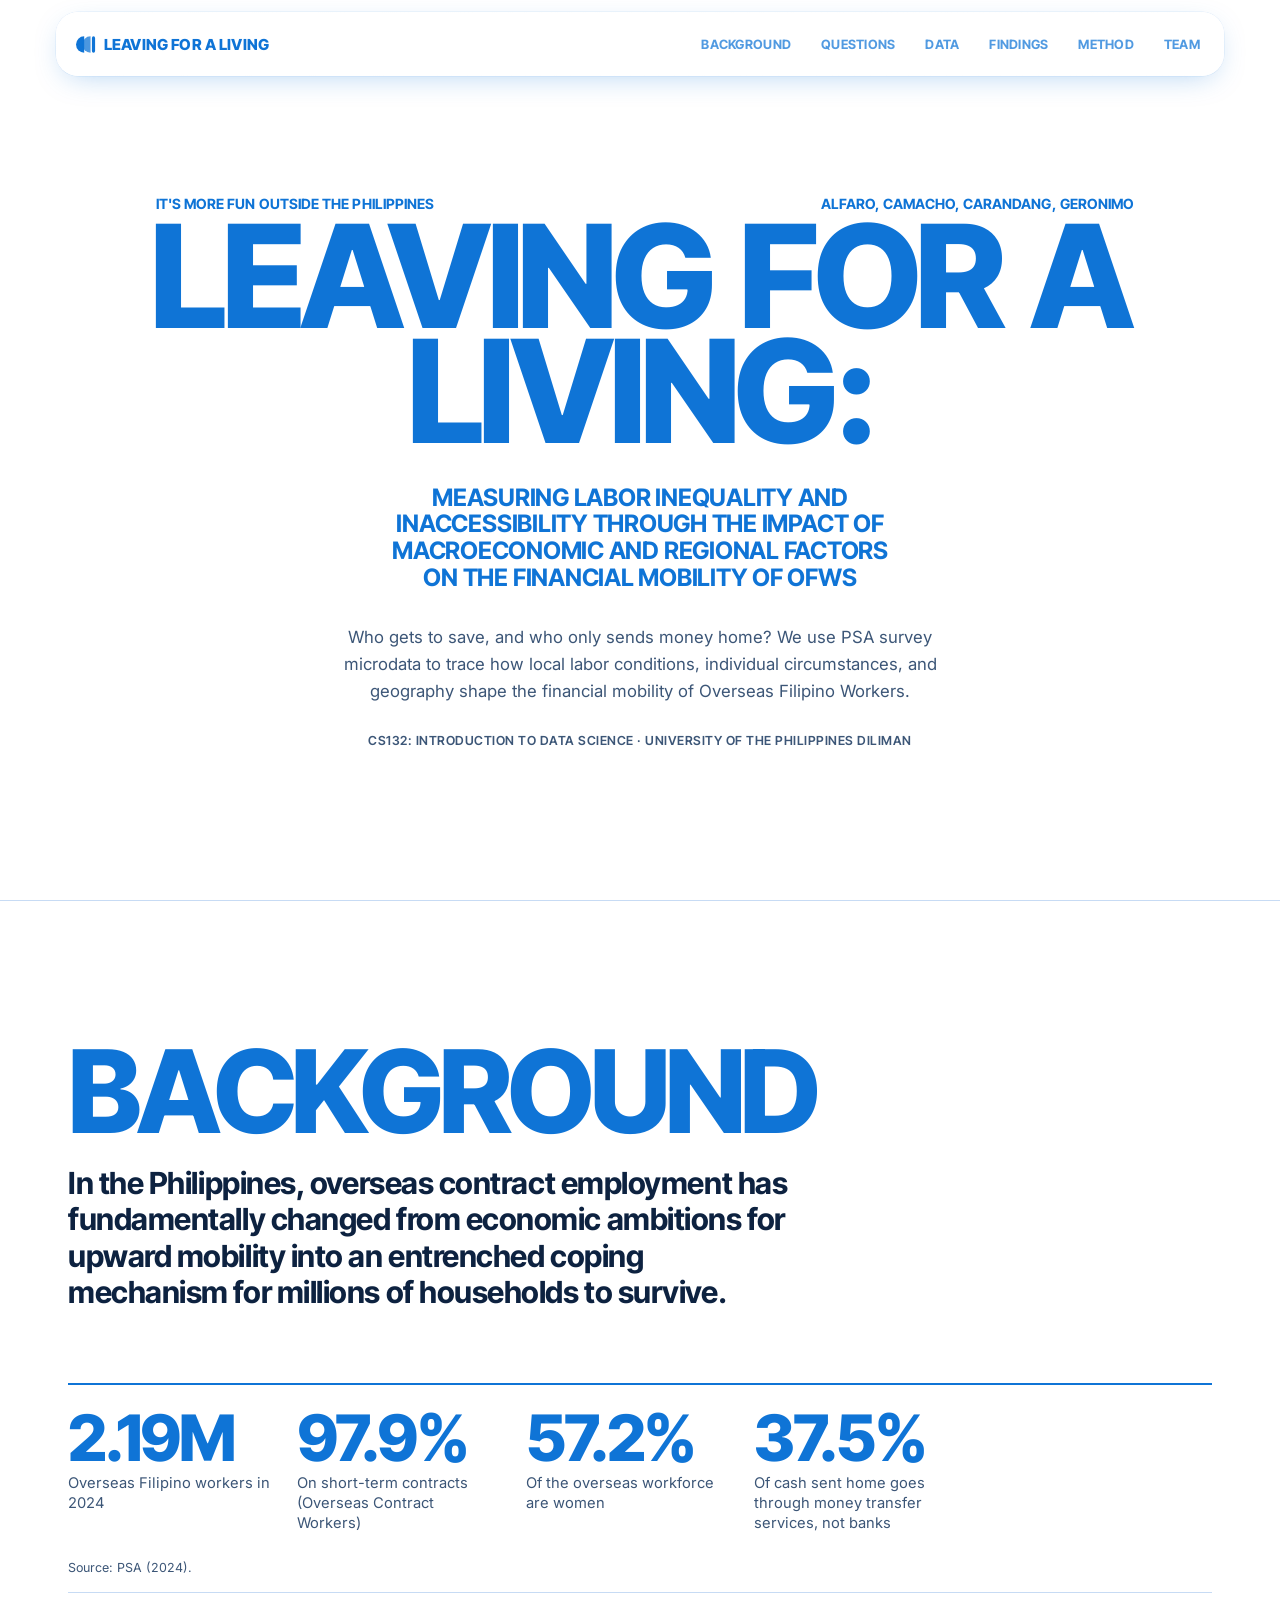
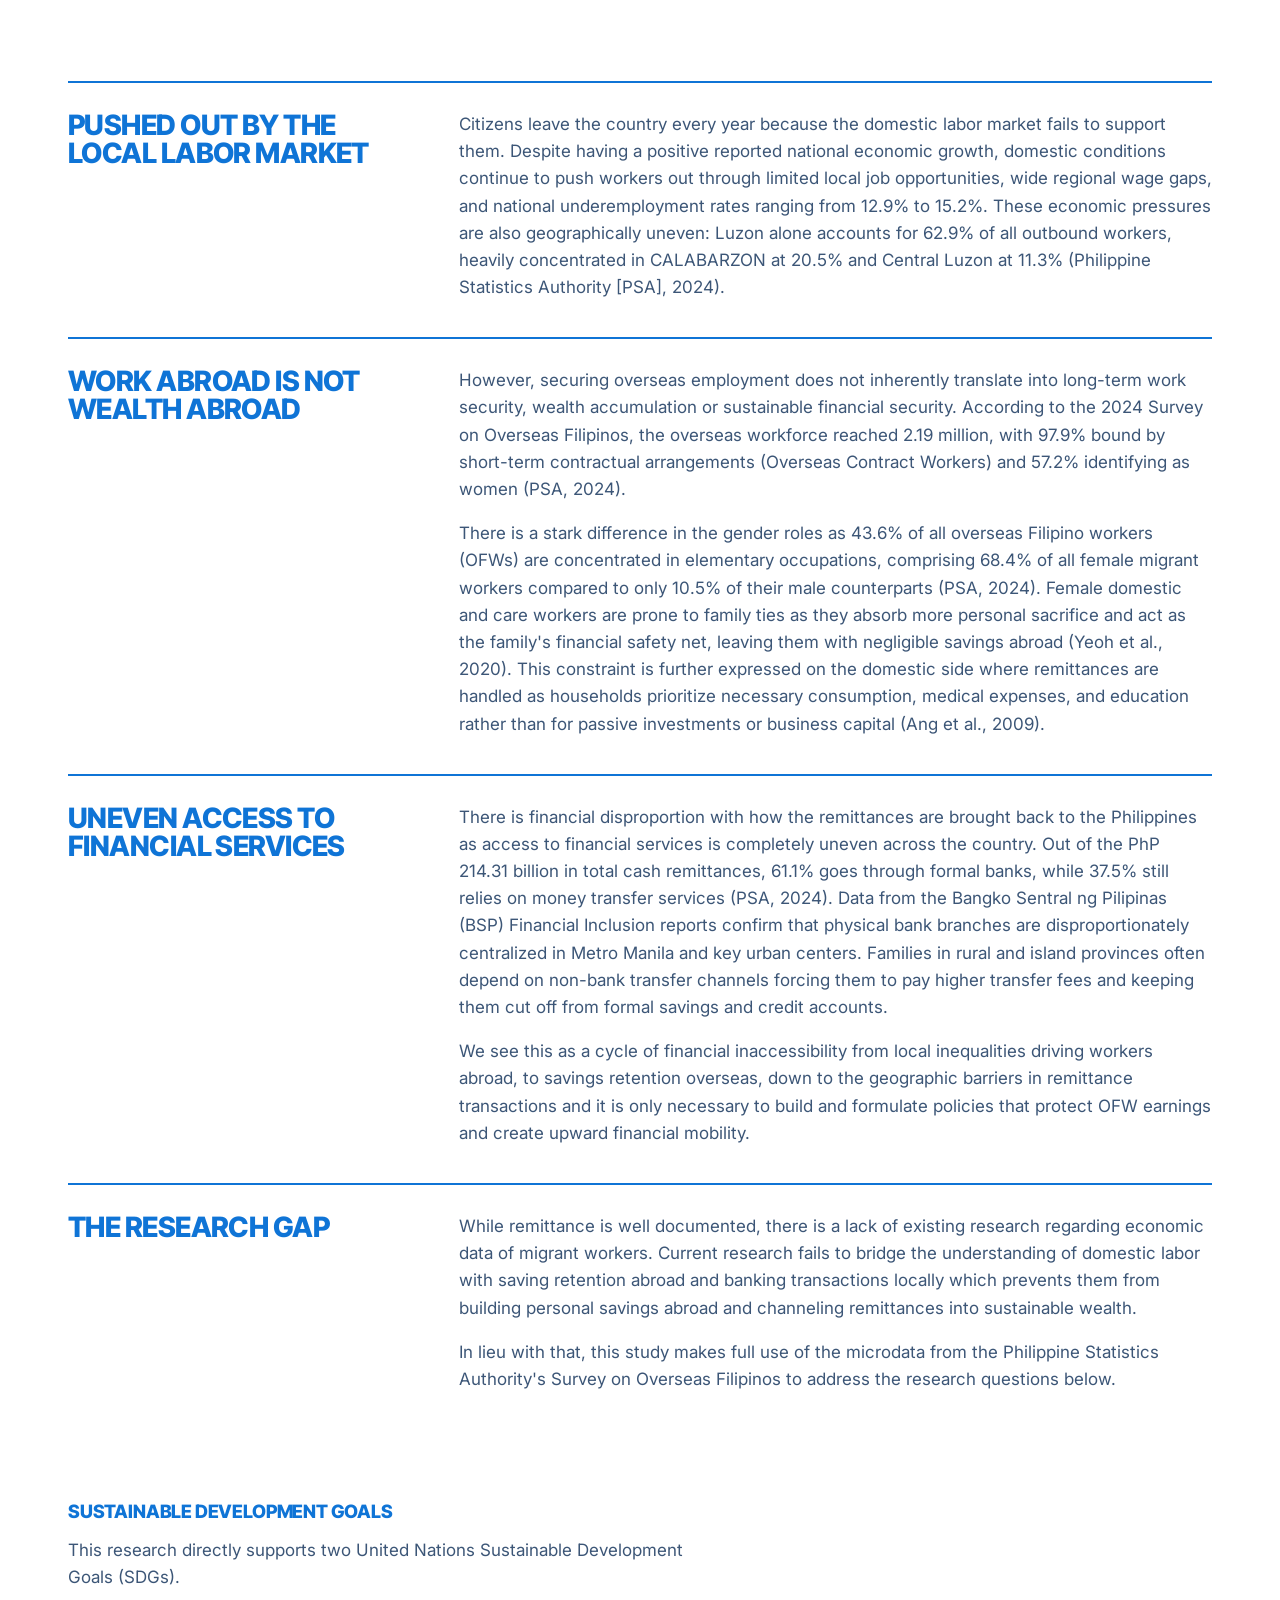
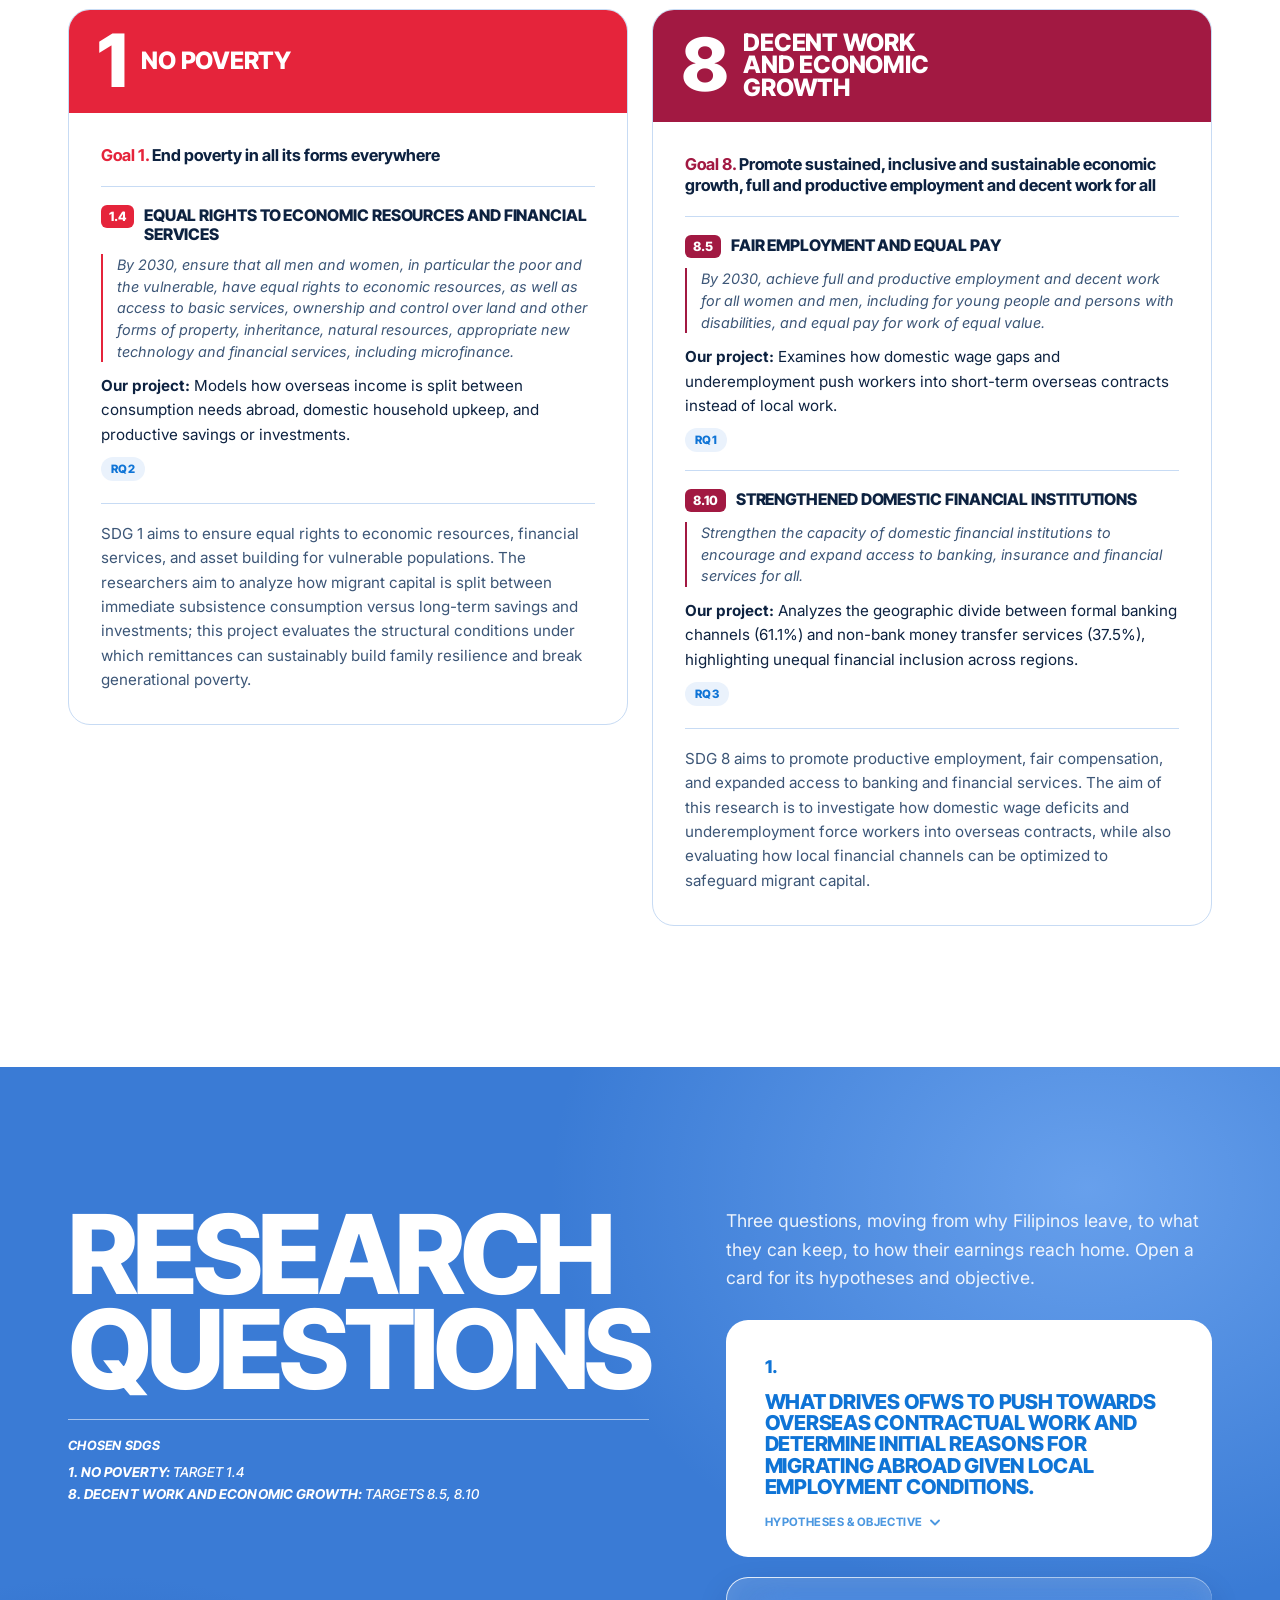
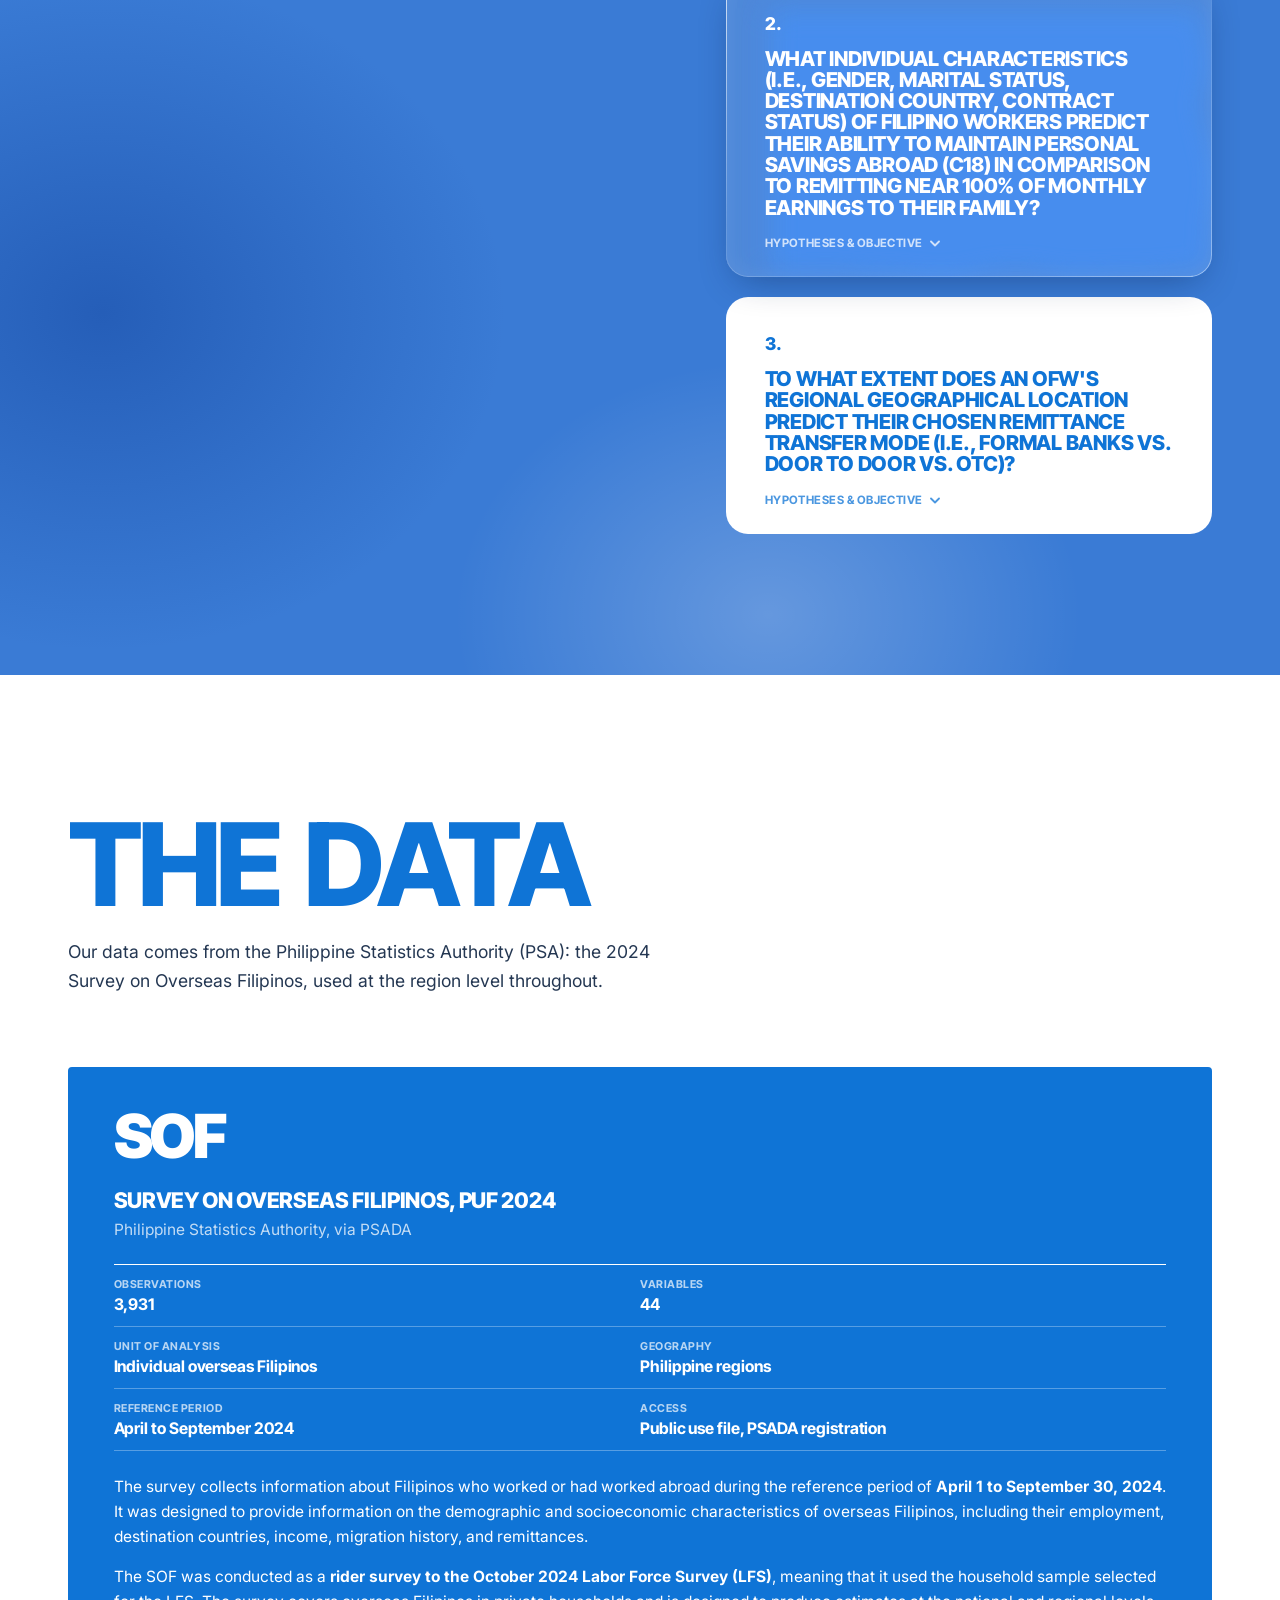
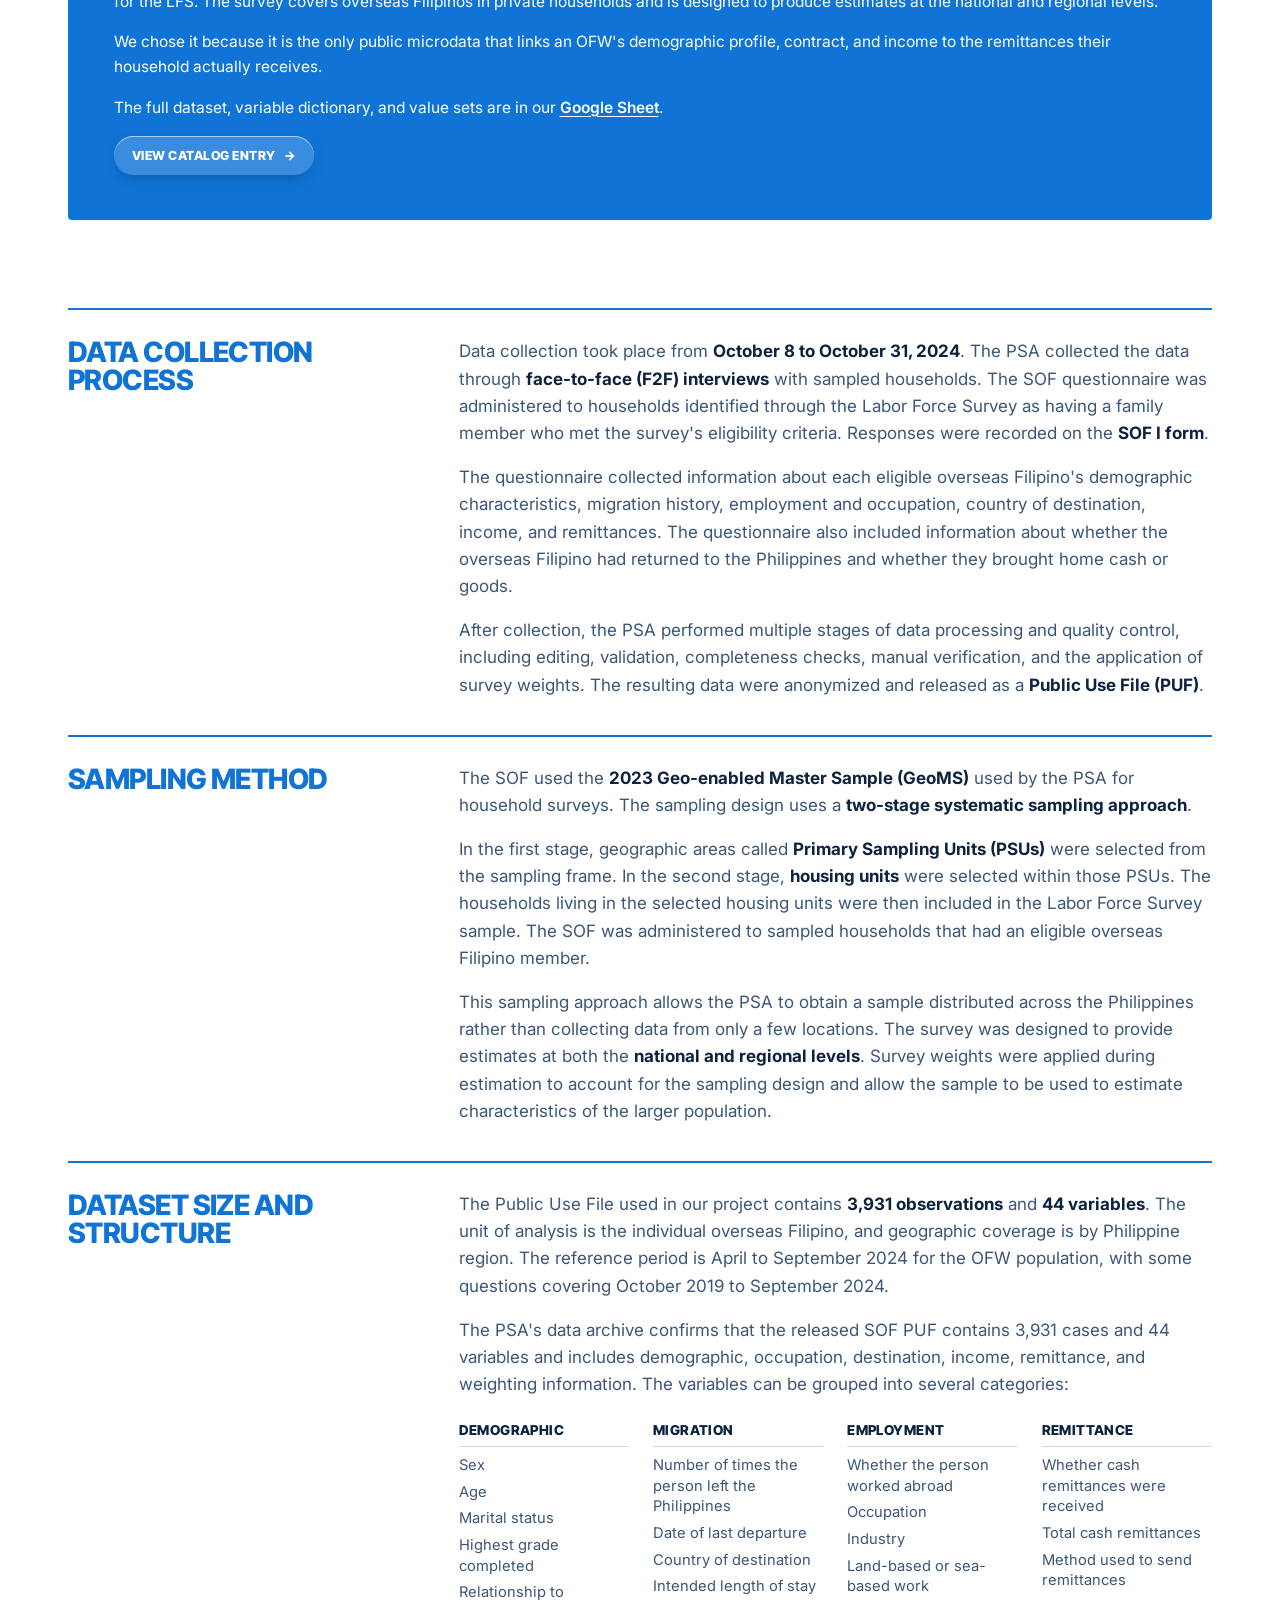
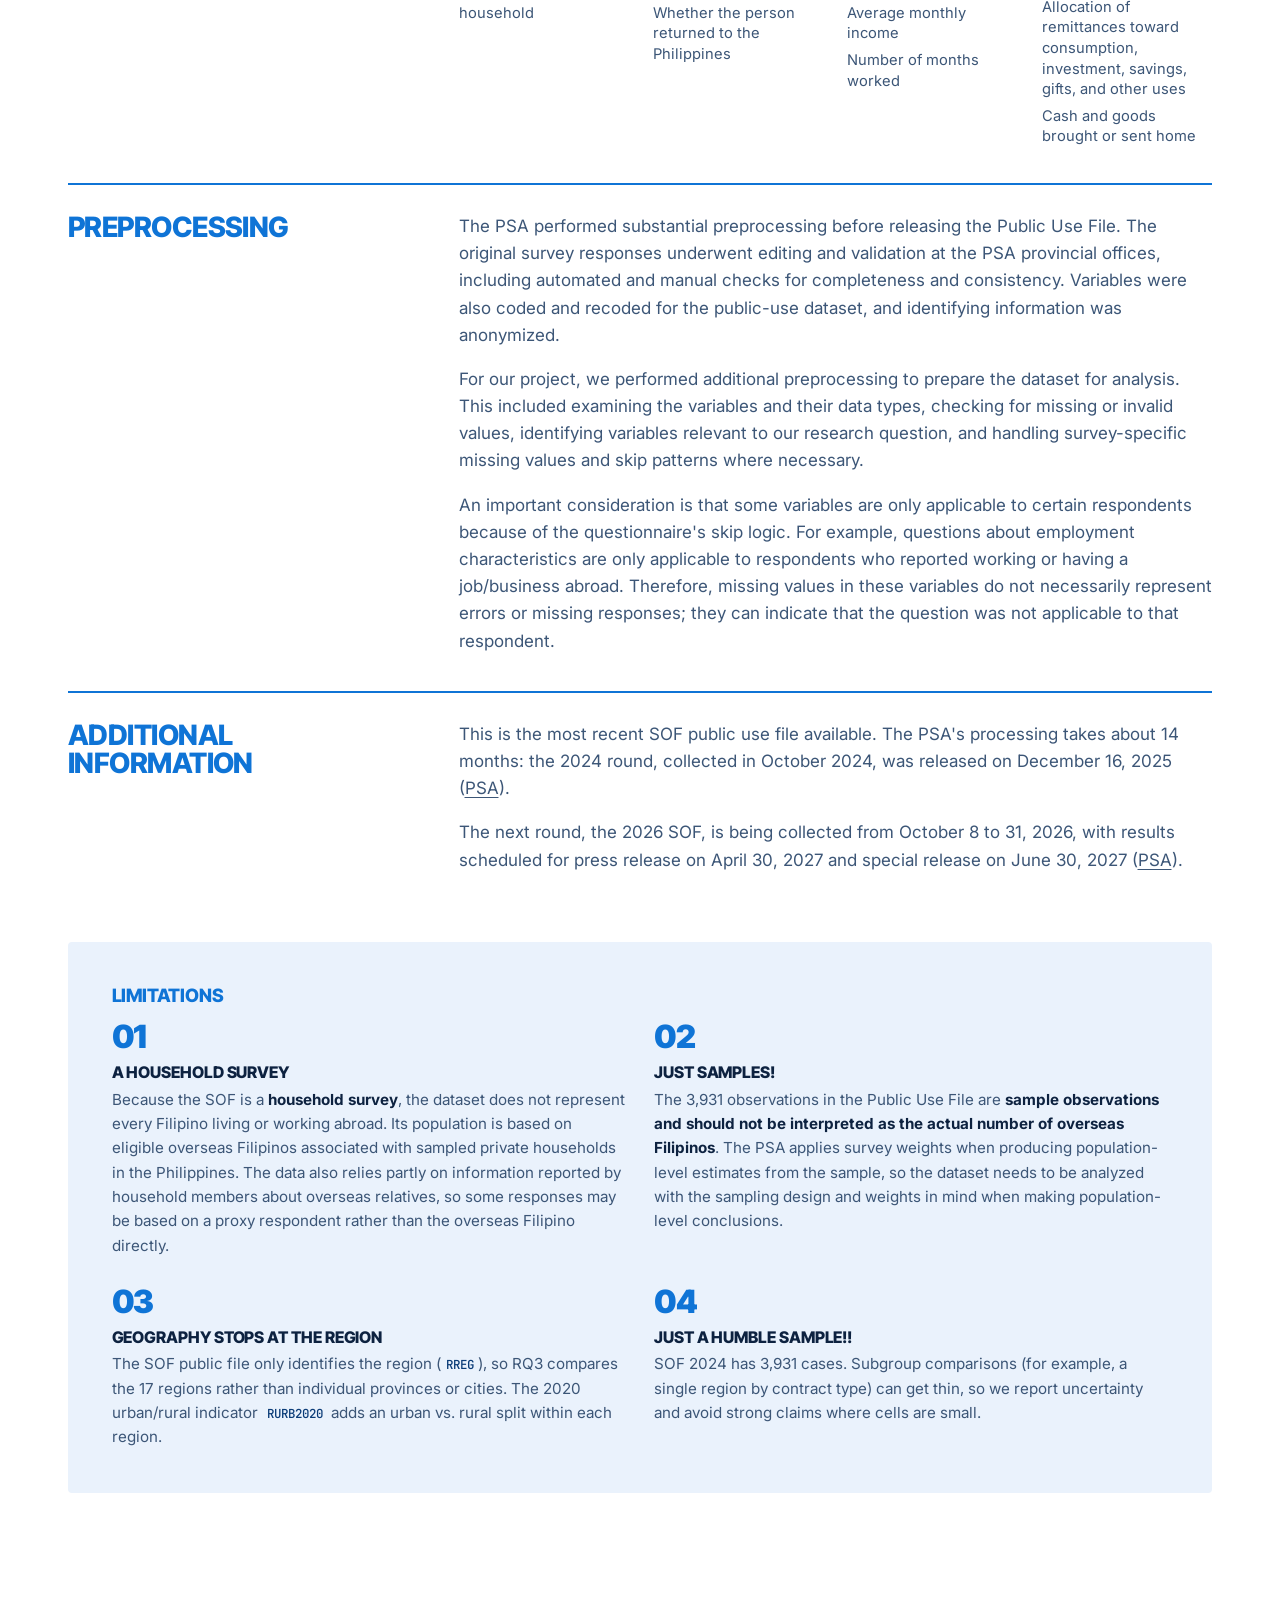
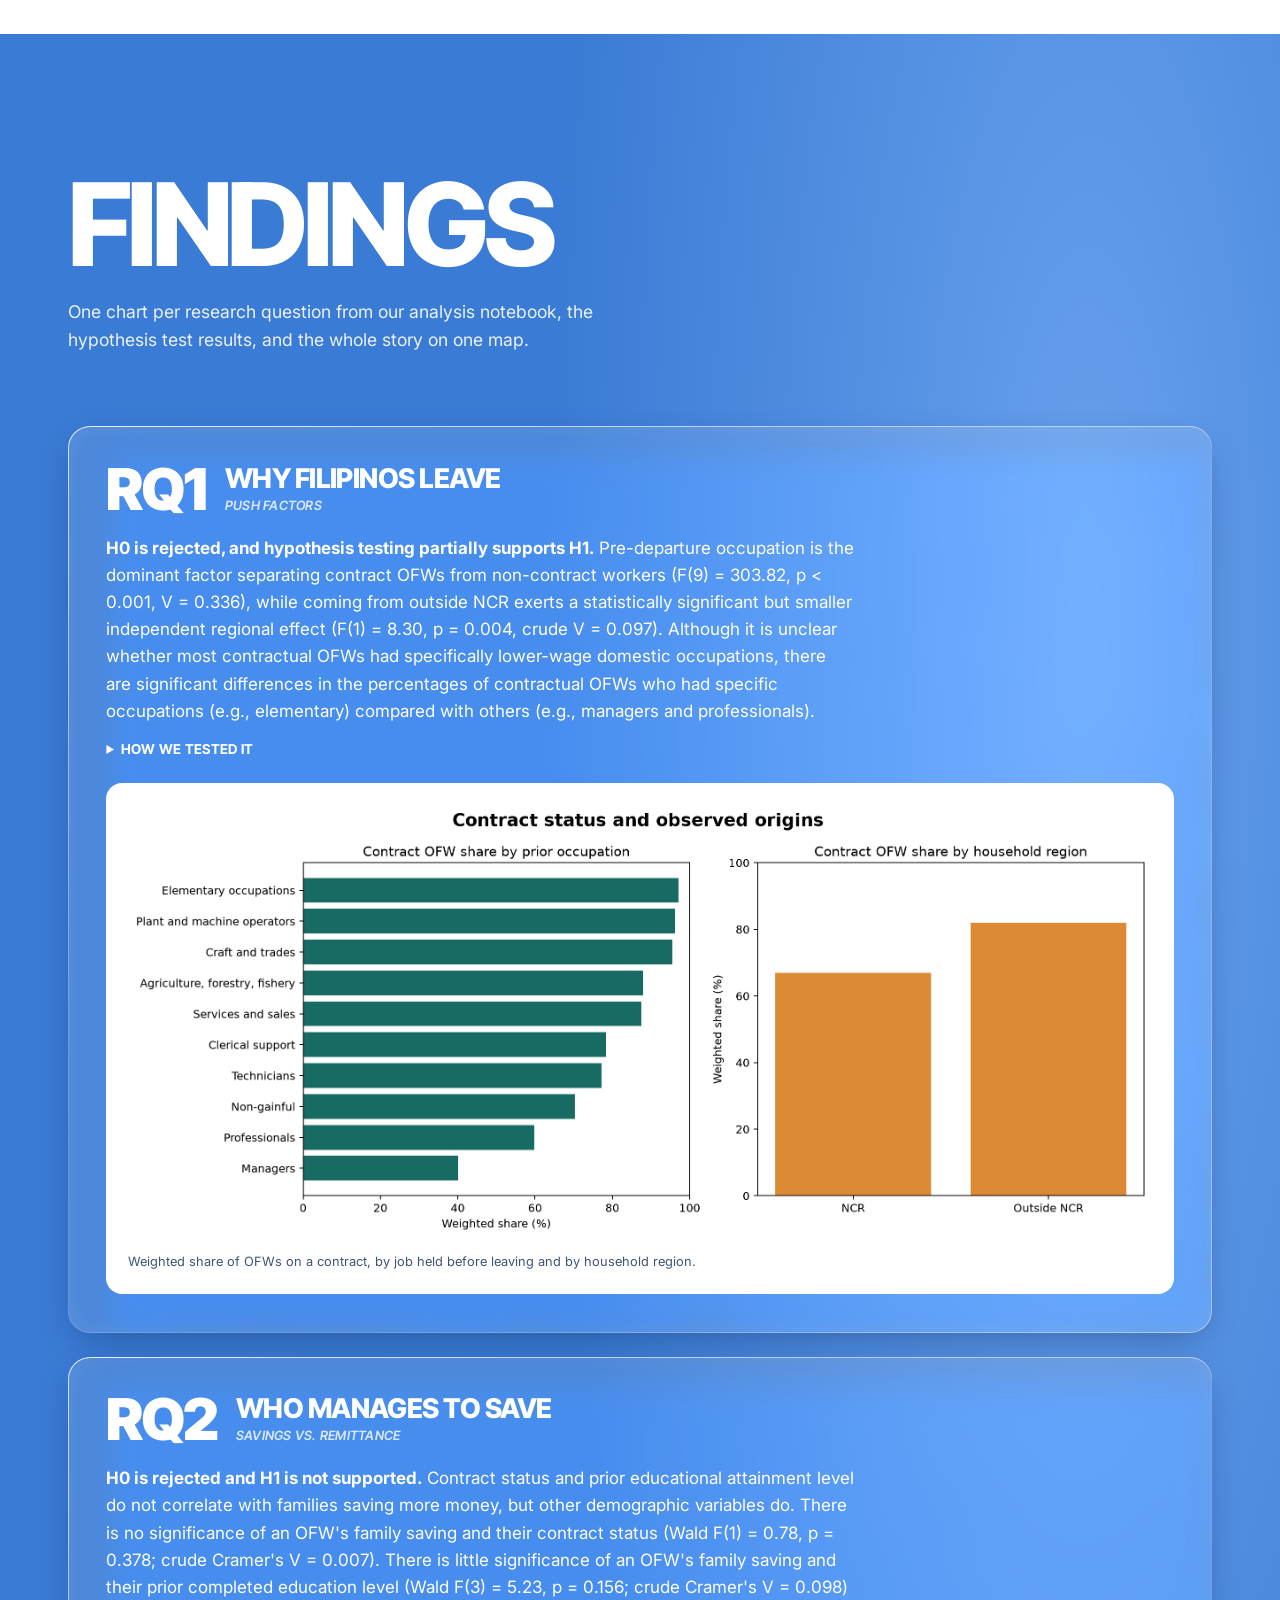
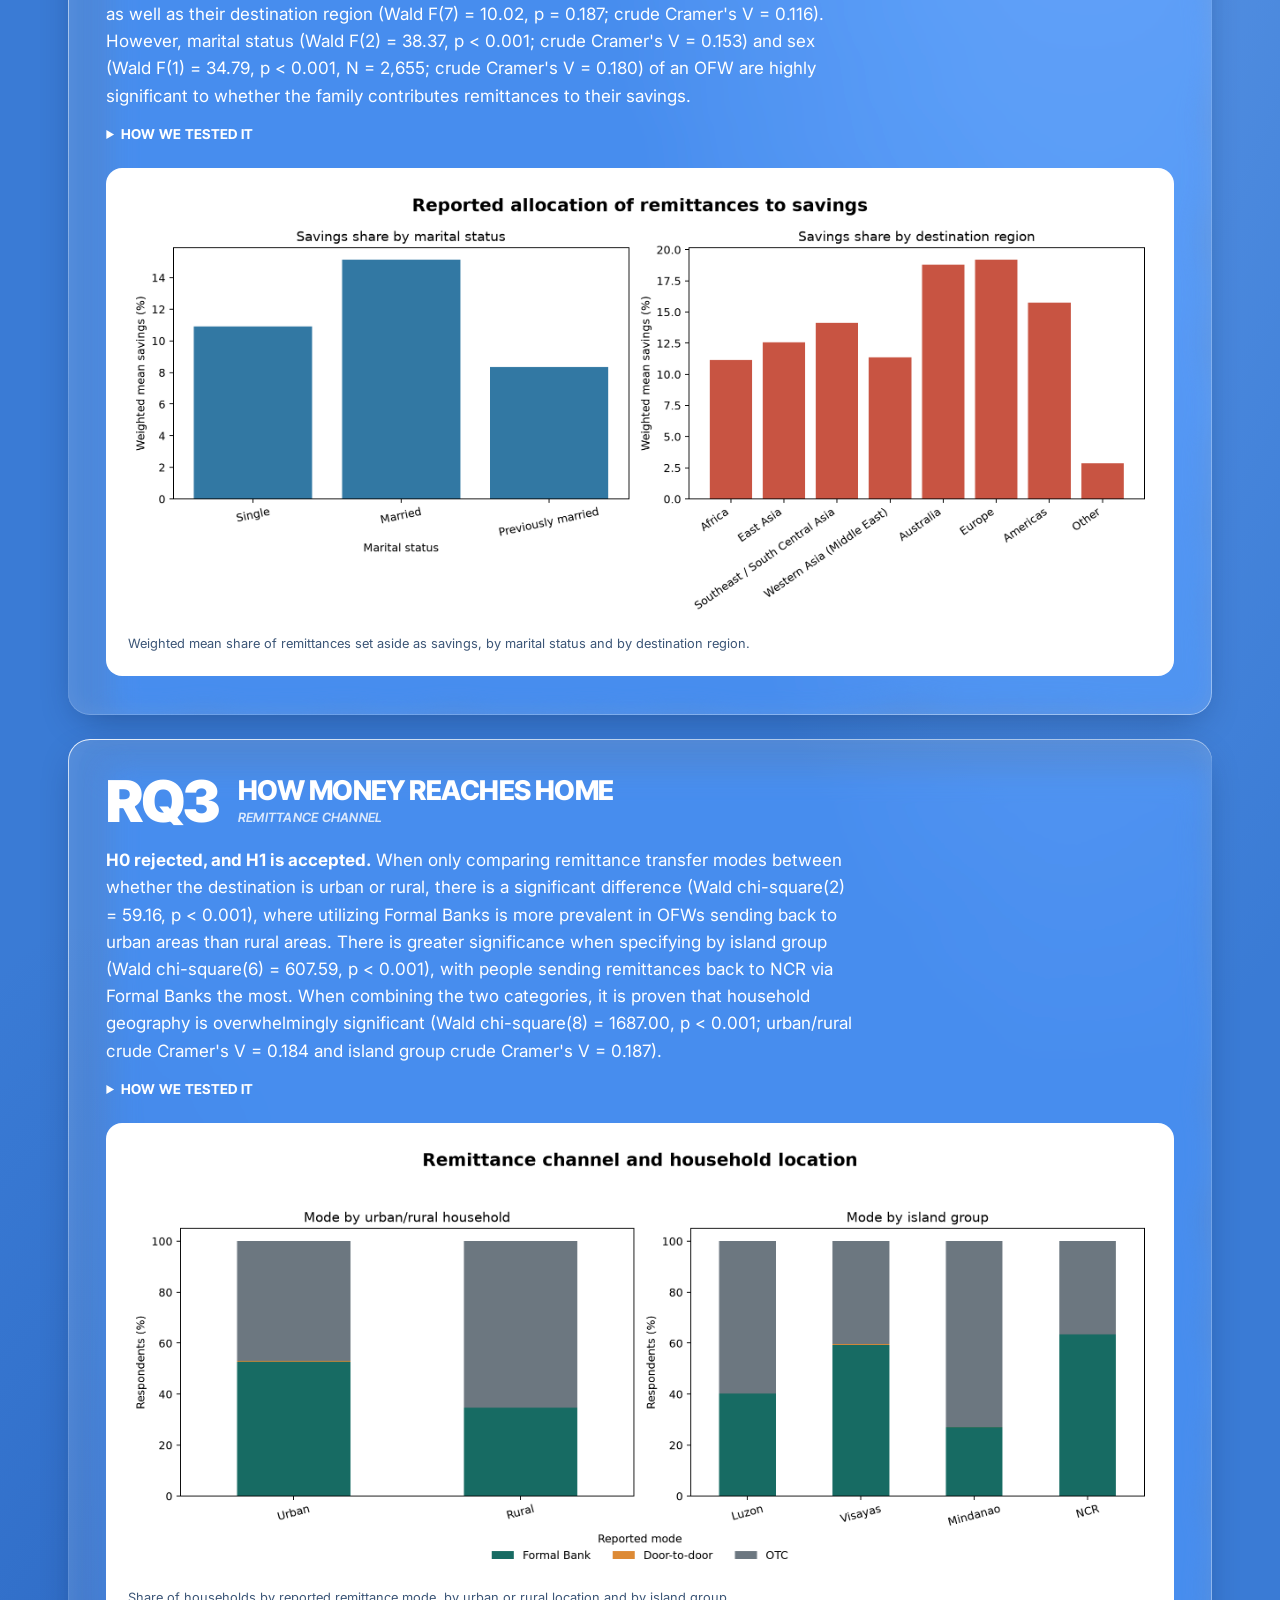
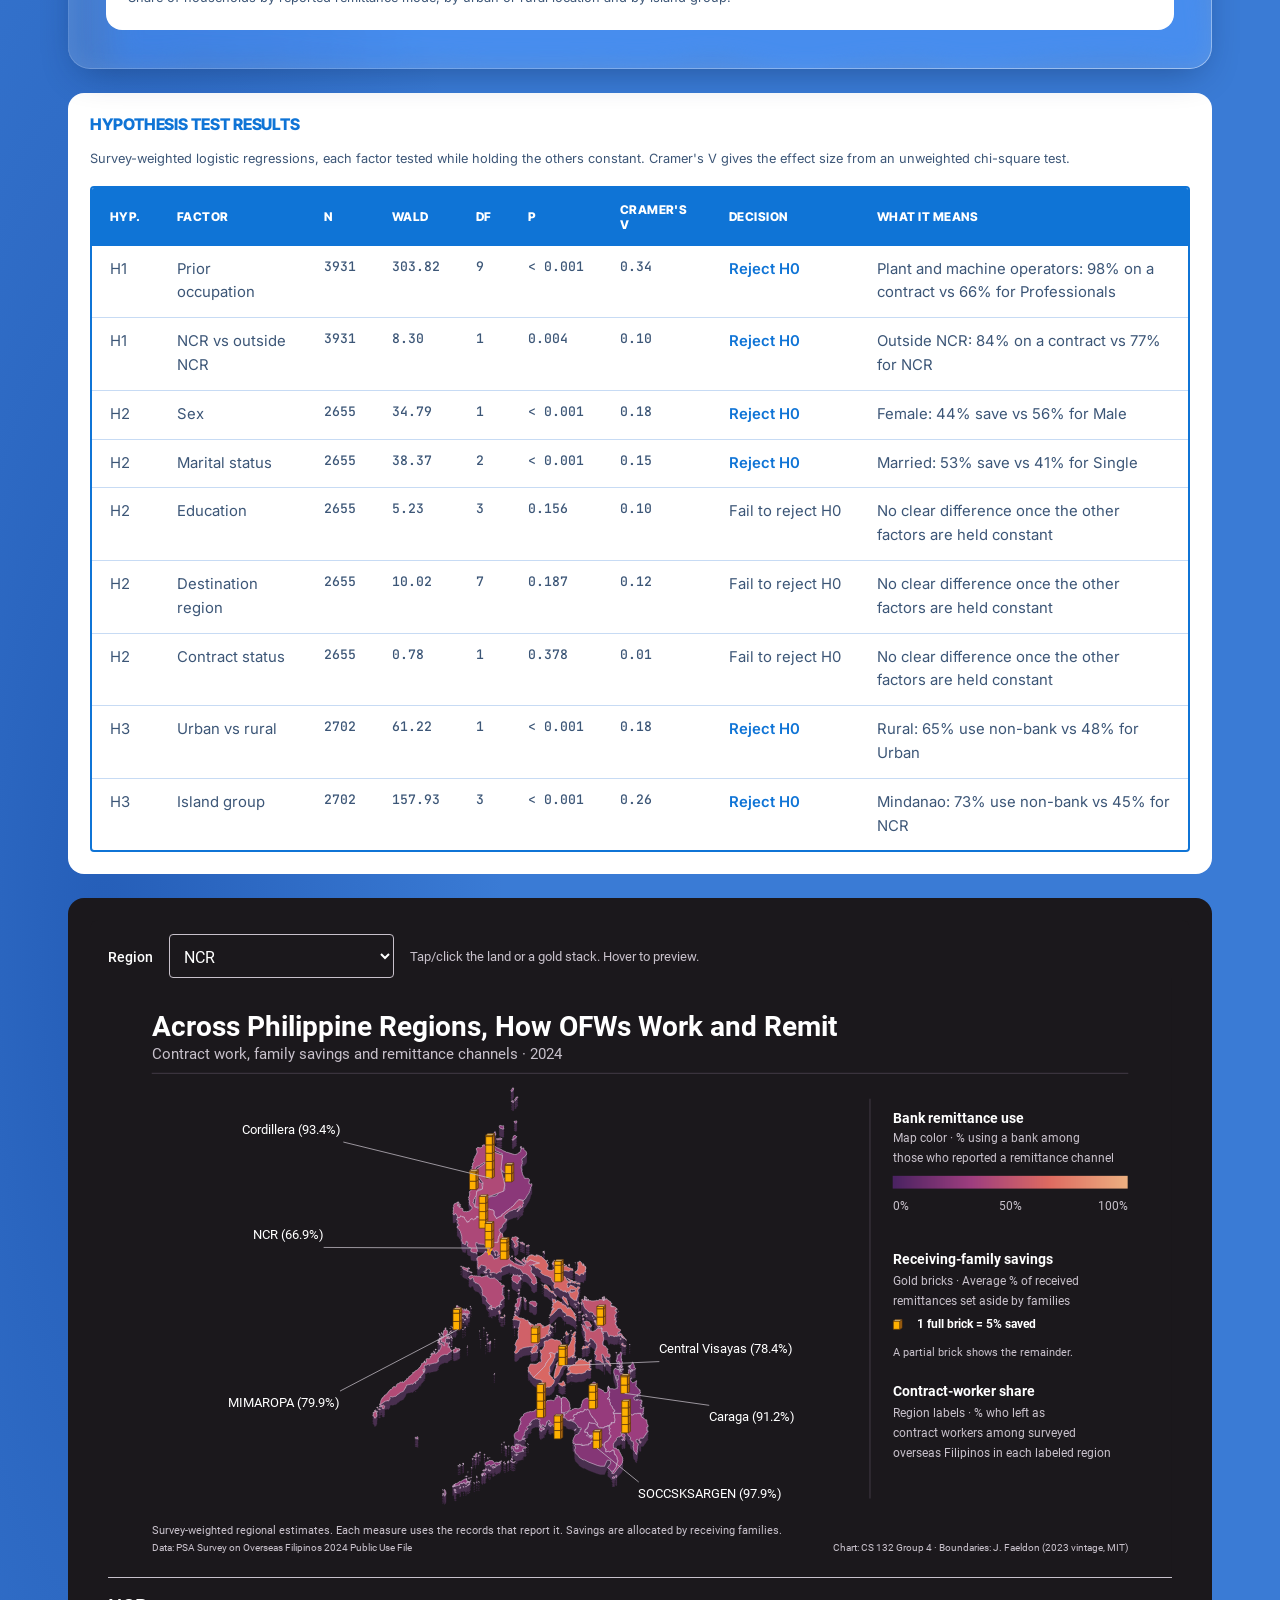
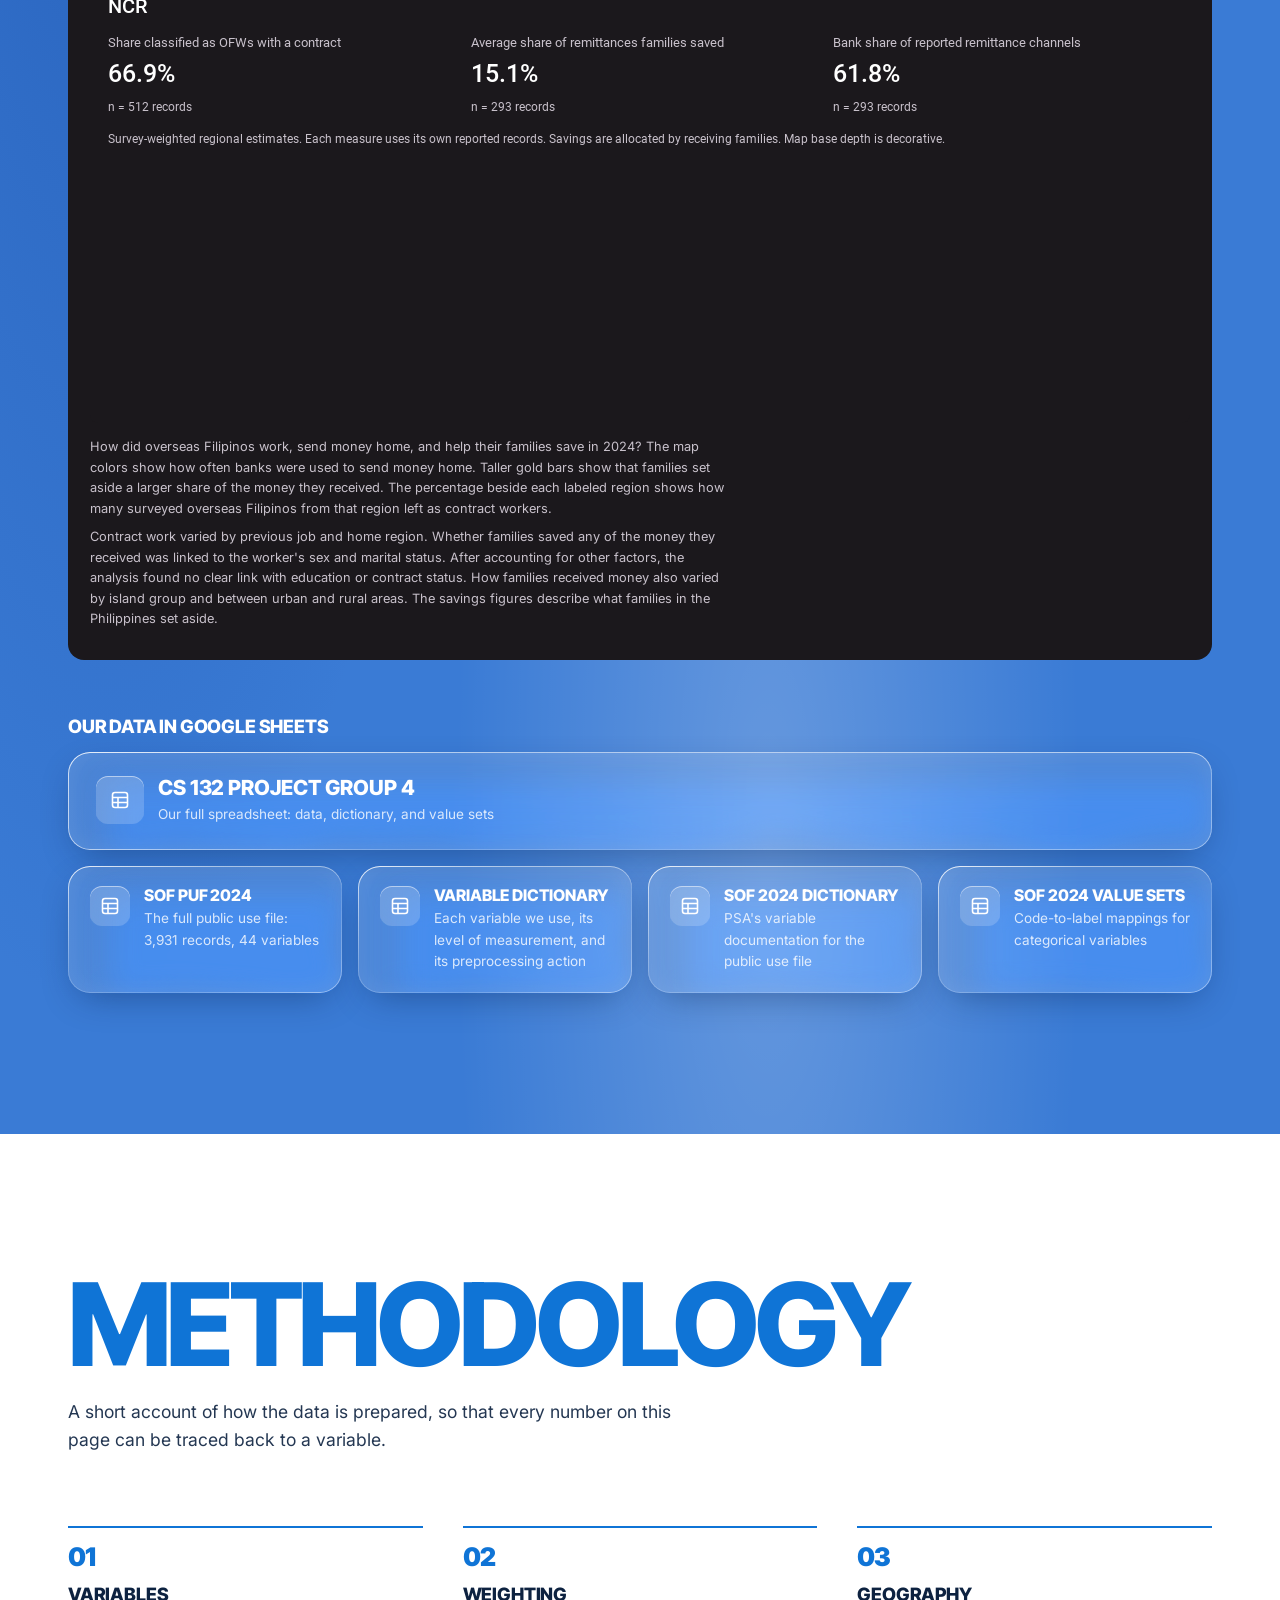
==== commit 1bb288ac: "updatedd latest charts, hypothesis results, nutshell map and team bios" ====
--- a/index.html
+++ b/index.html
@@ -10,7 +10,7 @@
   <link rel="preconnect" href="https://fonts.googleapis.com">
   <link rel="preconnect" href="https://fonts.gstatic.com" crossorigin>
   <link href="https://fonts.googleapis.com/css2?family=Inter+Tight:ital,wght@0,500;0,600;0,700;0,800;0,900;1,600&family=Inter:wght@400;500;600&family=JetBrains+Mono:wght@500&display=swap" rel="stylesheet">
-  <link rel="stylesheet" href="assets/css/style.css?v=20261002c">
+  <link rel="stylesheet" href="assets/css/style.css?v=20261125a">
 </head>
 <body>
   <svg class="sr-only" aria-hidden="true" focusable="false">
@@ -114,6 +114,20 @@
           <p class="lede" data-bind="findings.intro"></p>
         </header>
         <div id="findings-list" class="findings"></div>
+        <figure class="chart results reveal">
+          <figcaption class="chart-title" data-bind="findings.results.title"></figcaption>
+          <p class="chart-caption" data-bind="findings.results.intro"></p>
+          <div class="table-scroll">
+            <table class="var-table">
+              <thead><tr><th scope="col">Hyp.</th><th scope="col">Factor</th><th scope="col">n</th><th scope="col">Wald</th><th scope="col">df</th><th scope="col">p</th><th scope="col">Cramer's V</th><th scope="col">Decision</th><th scope="col">What it means</th></tr></thead>
+              <tbody id="results-rows"></tbody>
+            </table>
+          </div>
+        </figure>
+        <figure class="chart nutshell reveal">
+          <iframe id="nutshell-frame" title="Interactive regional map of the Philippines" loading="lazy"></iframe>
+          <div id="nutshell-caption" class="chart-caption"></div>
+        </figure>
         <div class="sheets">
           <h3 class="eyebrow-lg">Our data in Google Sheets</h3>
           <ul id="sheets-list" class="sheets-list"></ul>
@@ -160,7 +174,7 @@
 
   <noscript><p class="wrap">This site needs JavaScript enabled to load its content.</p></noscript>
 
-  <script src="assets/js/content.js?v=20261002c"></script>
-  <script src="assets/js/main.js?v=20261002c"></script>
+  <script src="assets/js/content.js?v=20261125a"></script>
+  <script src="assets/js/main.js?v=20261125a"></script>
 </body>
 </html>
--- a/assets/css/style.css
+++ b/assets/css/style.css
@@ -411,6 +411,10 @@
 .finding-head h3 { font: 800 clamp(1.25rem, 2.2vw, 1.7rem)/1 var(--display); letter-spacing: -0.02em; text-transform: uppercase; margin-bottom: 6px; }
 .finding-q { font: italic 600 0.8rem var(--display); text-transform: uppercase; letter-spacing: 0.02em; opacity: 0.8; margin: 0; }
 .finding-summary { max-width: 68ch; margin: 22px 0 0; }
+.finding-test { max-width: 68ch; margin: 16px 0 0; font-size: 0.9rem; }
+.finding-test summary { cursor: pointer; font: 700 0.85rem var(--display); text-transform: uppercase; letter-spacing: 0.02em; }
+.finding-test p, .finding-test ul { margin: 10px 0 0; }
+.finding-test li + li { margin-top: 6px; }
 .finding-charts { display: grid; grid-template-columns: repeat(auto-fit, minmax(min(100%, 340px), 1fr)); gap: 20px; margin-top: 26px; }
 
 @media (max-width: 600px) {
@@ -432,6 +436,17 @@
 .chart-title { font: 800 1rem/1.15 var(--display); text-transform: uppercase; letter-spacing: -0.005em; color: var(--blue); margin-bottom: 16px; }
 .chart-caption { font-size: 0.8rem; color: var(--ink-soft); margin: 14px 0 0; }
 .tone-blue .chart code { background: var(--blue-tint); color: var(--blue-deep); }
+
+.results, .nutshell { margin-top: 24px; }
+.results .chart-caption { margin: 0 0 16px; }
+.results td:nth-child(n+3):nth-child(-n+7) { font: 500 0.82rem var(--mono); white-space: nowrap; }
+.results .is-reject td:nth-child(8) { color: var(--blue); font-weight: 600; white-space: nowrap; }
+.results .is-keep td:nth-child(8) { white-space: nowrap; }
+.nutshell iframe { display: block; width: 100%; height: 80vh; border: 0; border-radius: 8px; }
+.nutshell .chart-caption p { margin: 0 0 8px; max-width: 80ch; }
+/* Matches the dark course theme of the map exported from the notebook. */
+.chart.nutshell { background: #1B181C; }
+.nutshell .chart-caption { color: #C8C1CB; }
 
 .bar-chart { display: grid; gap: 10px; }
 .bar-row { display: grid; grid-template-columns: minmax(80px, 34%) 1fr auto; align-items: center; gap: 12px; font-size: 0.85rem; }
@@ -472,6 +487,10 @@
 }
 .member-name { font: 800 clamp(2rem, 5.5vw, 4.5rem)/0.95 var(--display); letter-spacing: -0.04em; text-transform: uppercase; }
 .member-role { font: 600 0.85rem var(--display); letter-spacing: 0.03em; text-transform: uppercase; opacity: 0.85; }
+.member-bio { flex-basis: 100%; max-width: 72ch; }
+.member-bio p { margin: 12px 0 0; }
+.member-links { flex-basis: 100%; display: flex; flex-wrap: wrap; gap: 6px 20px; margin: 14px 0 0; font: 600 0.85rem var(--display); }
+.member-links a { color: inherit; overflow-wrap: anywhere; }
 
 .references { margin: 0 0 40px; padding: 0; list-style: none; display: grid; gap: 12px; max-width: 90ch; }
 .references li { font-size: 0.88rem; line-height: 1.55; opacity: 0.85; padding-left: 2em; text-indent: -2em; }
